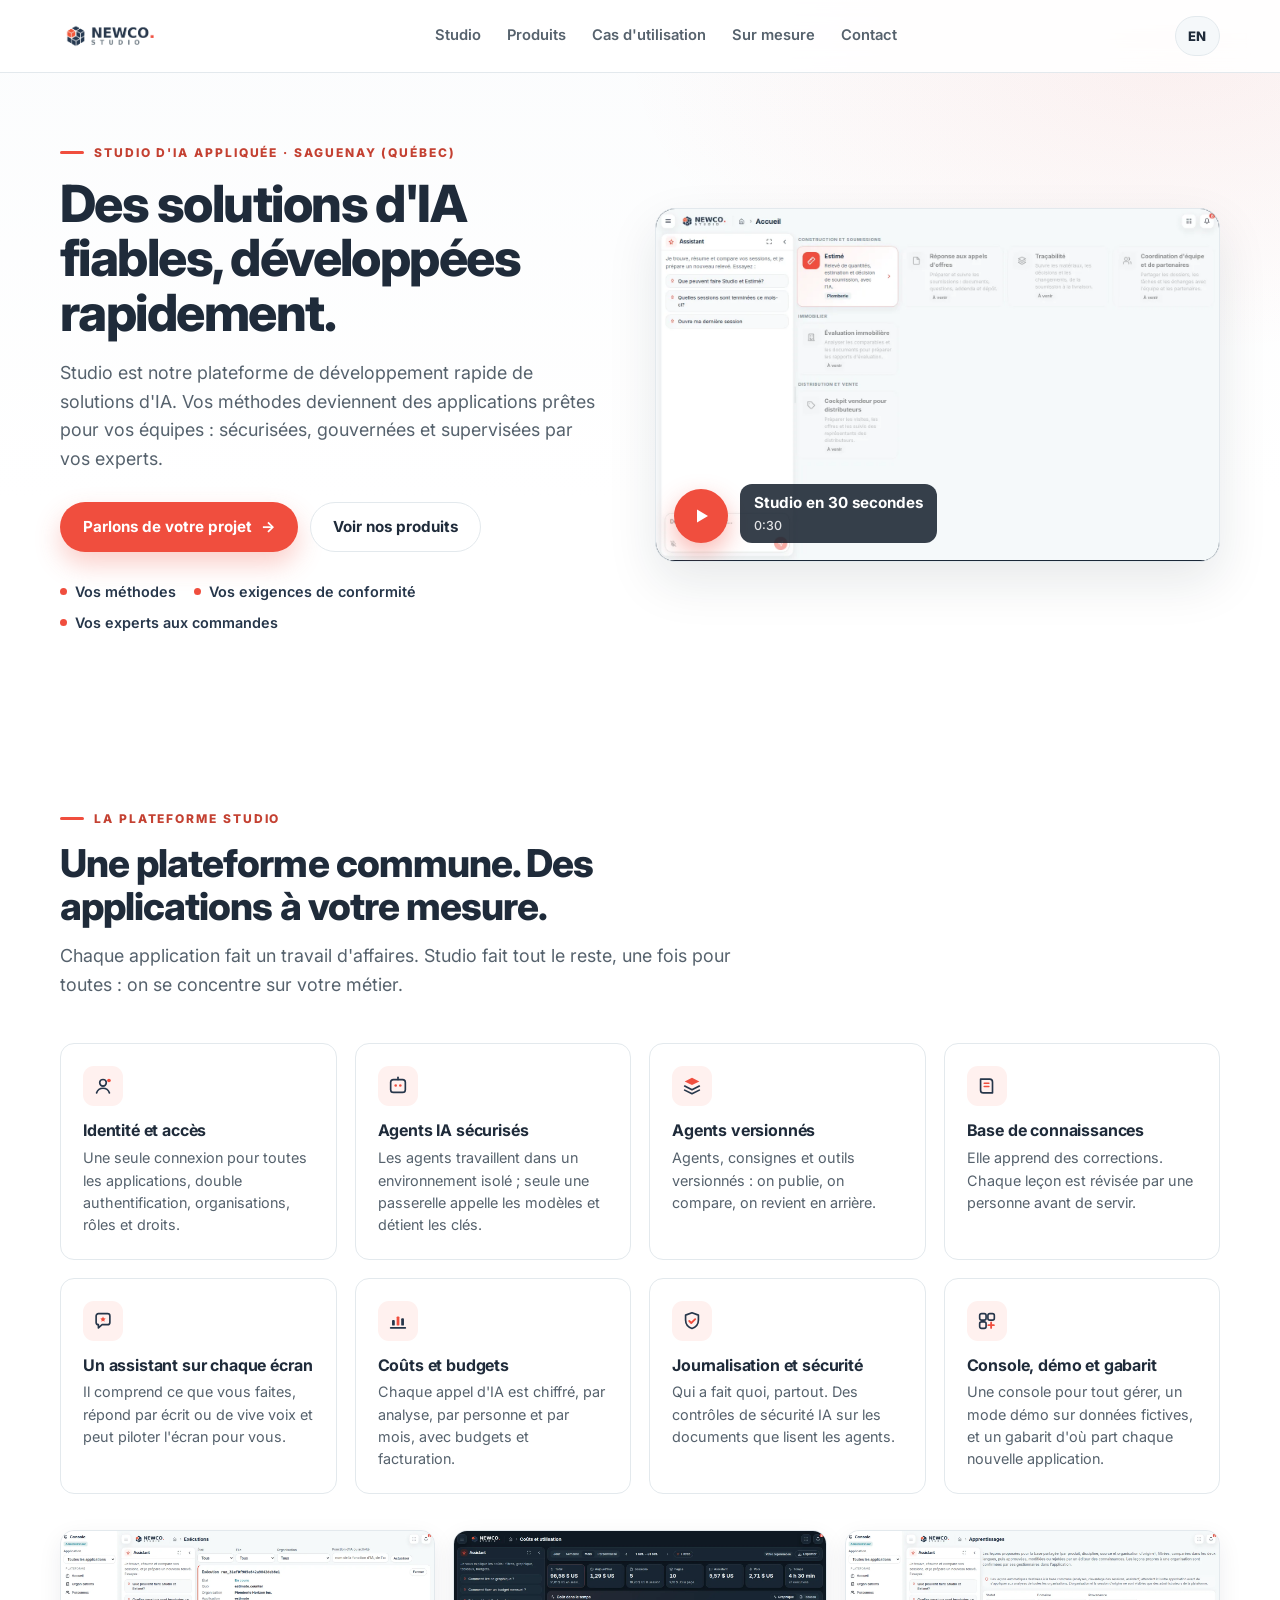
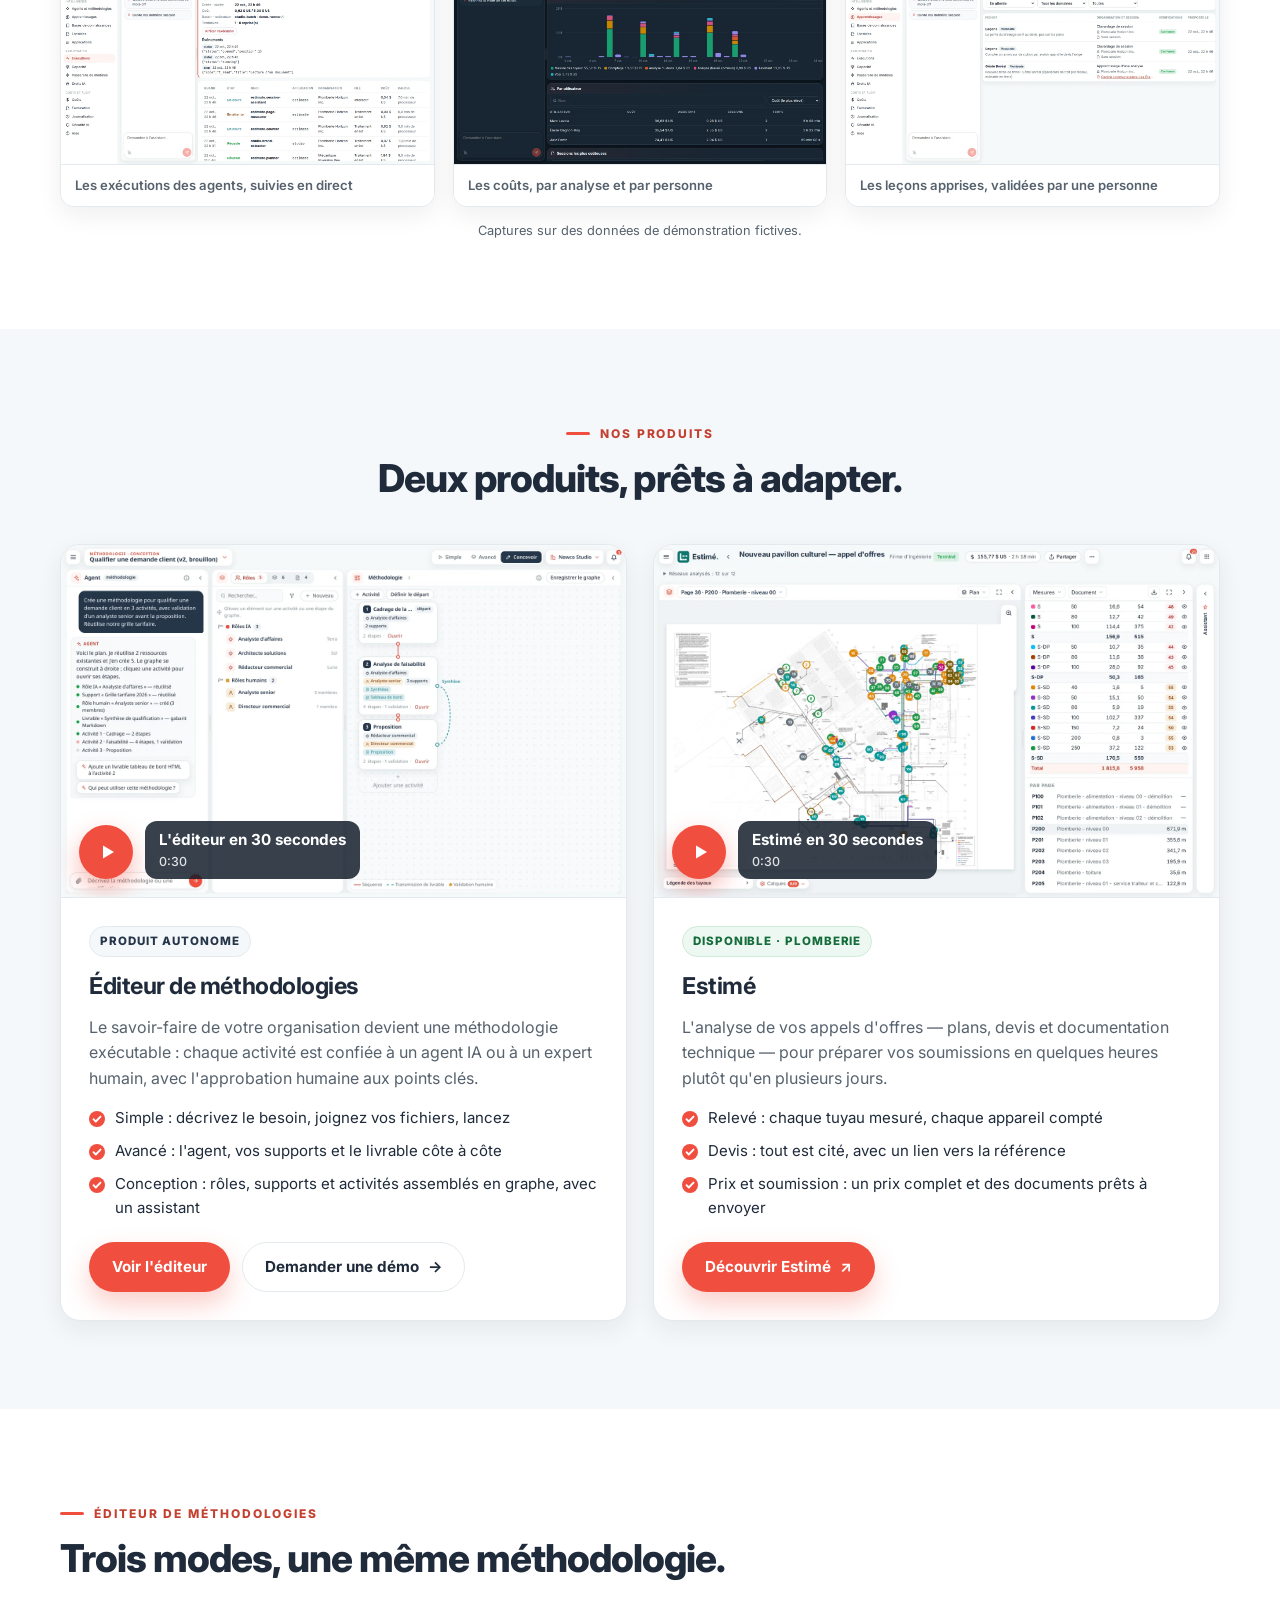
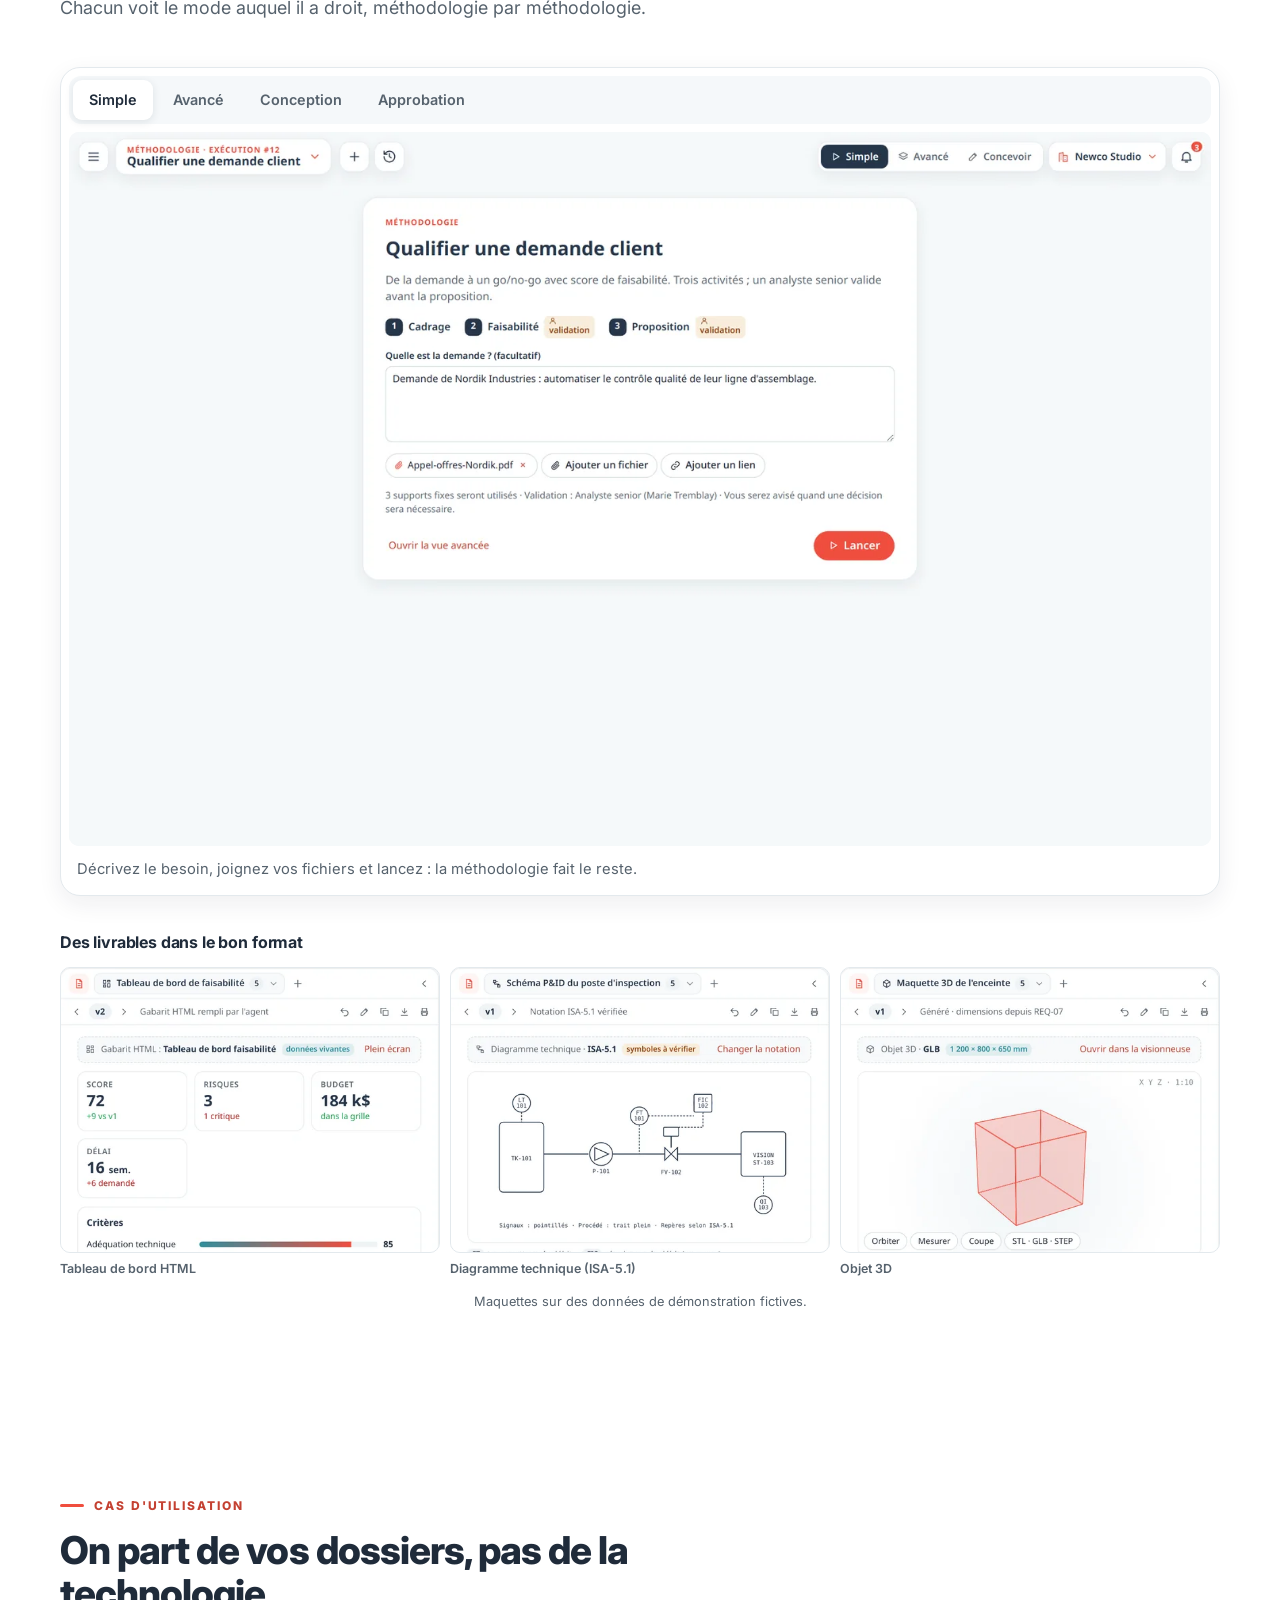
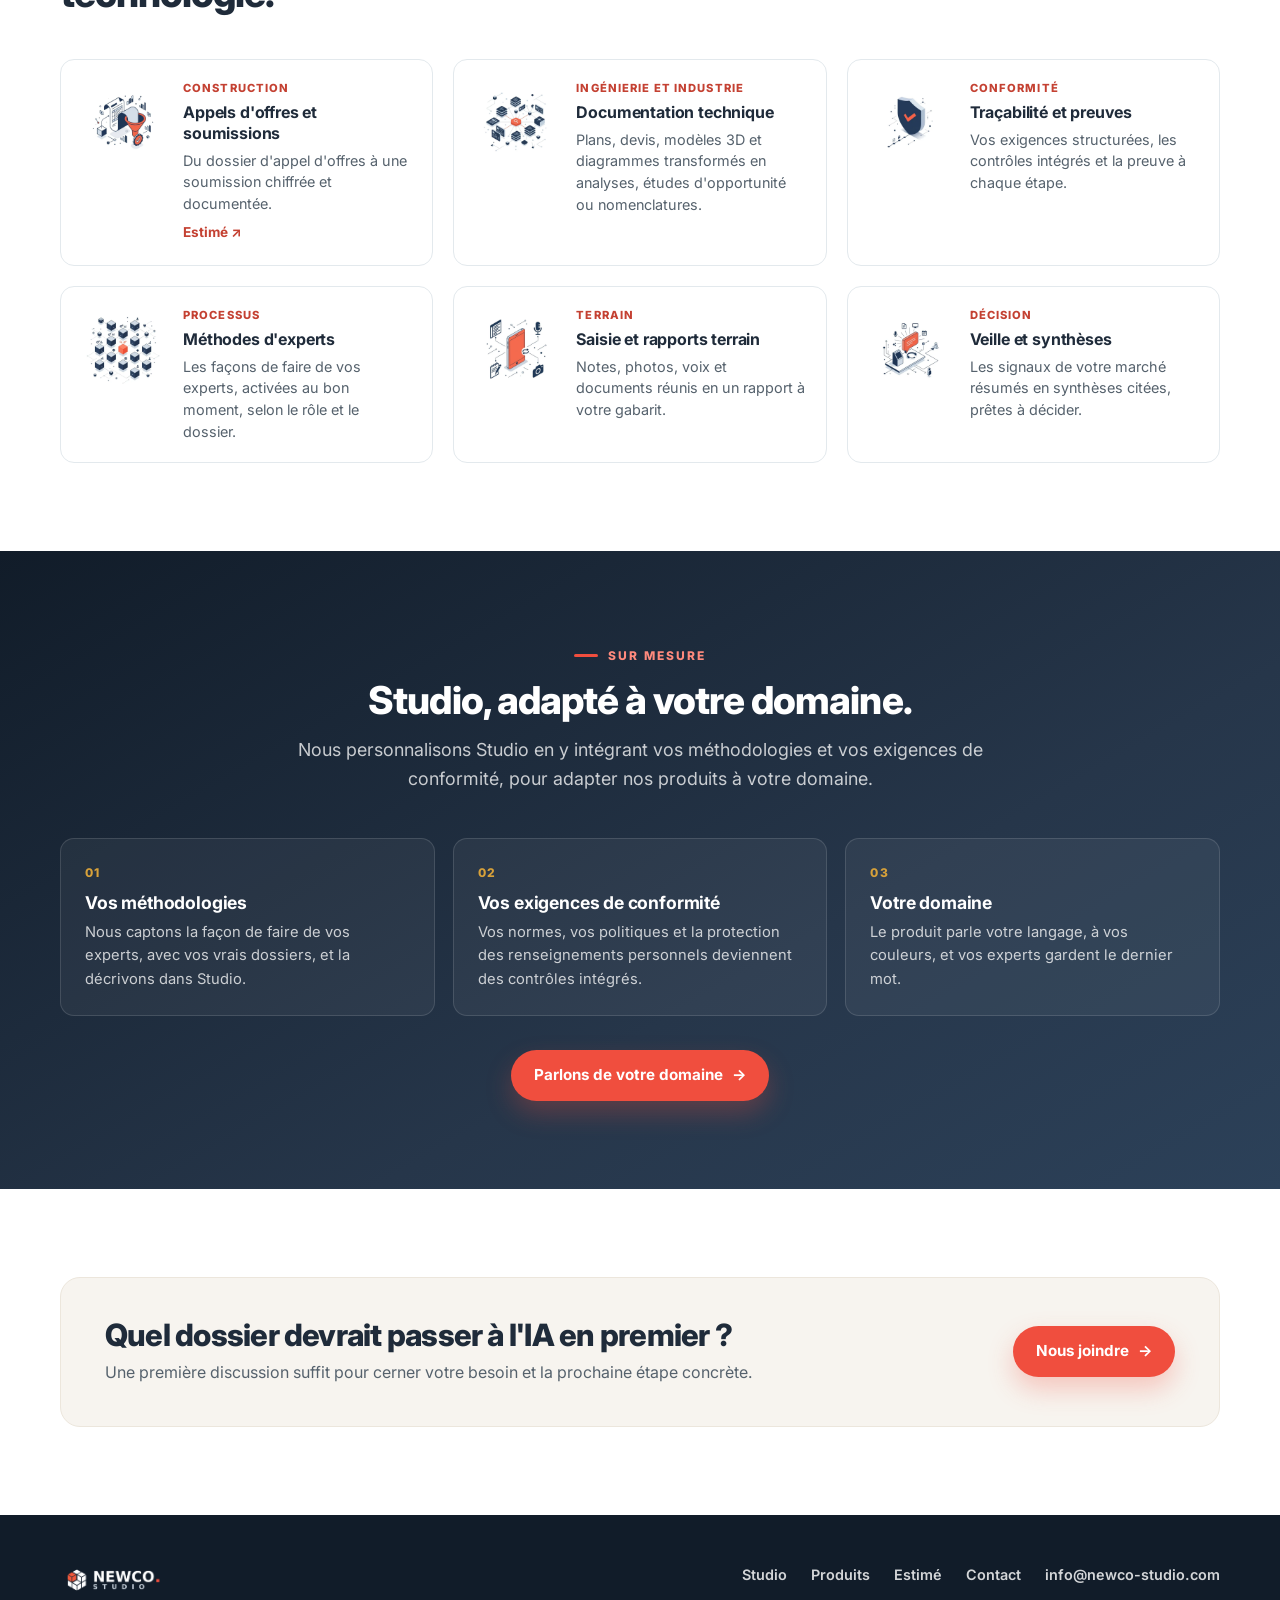
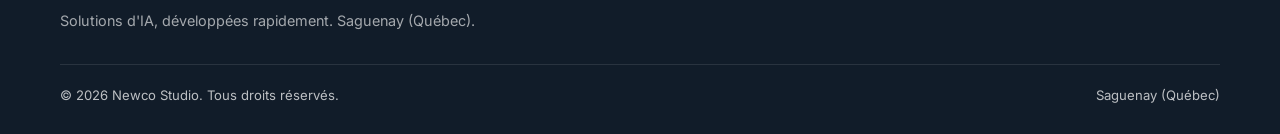
==== index.html @ cd85e1c4 "feat: Newco Studio site v3 - Home page: Studio (the platform for building AI solutions fast), the   " ====
<!DOCTYPE html>
<html lang="fr-CA">
<head>
<meta charset="utf-8">
<meta name="viewport" content="width=device-width, initial-scale=1">
<title>Newco Studio — Solutions d'IA développées rapidement</title>
<meta name="description" content="Newco Studio développe rapidement des solutions d'IA fiables sur sa plateforme Studio. Produits : l'éditeur de méthodologies et Estimé, l'analyse d'appels d'offres." data-i18n="content" data-content-en="Newco Studio builds reliable AI solutions fast on its Studio platform. Products: the methodology editor and Estimate, tender analysis.">
<meta name="theme-color" content="#26364A">
<link rel="icon" type="image/png" sizes="32x32" href="images/favicon-32.png">
<link rel="apple-touch-icon" sizes="180x180" href="images/favicon-180.png">
<meta property="og:type" content="website">
<meta property="og:site_name" content="Newco Studio">
<meta property="og:title" content="Newco Studio — Solutions d'IA développées rapidement">
<meta property="og:description" content="Studio, notre plateforme de développement rapide de solutions d'IA, et nos produits : l'éditeur de méthodologies et Estimé.">
<meta property="og:image" content="images/og-image.jpg">
<meta property="og:image:width" content="1200">
<meta property="og:image:height" content="630">
<meta name="twitter:card" content="summary_large_image">
<link rel="preconnect" href="https://fonts.googleapis.com">
<link rel="preconnect" href="https://fonts.gstatic.com" crossorigin>
<link href="https://fonts.googleapis.com/css2?family=Inter:wght@400;500;600;700;800&display=swap" rel="stylesheet">
<link rel="stylesheet" href="styles.css">
</head>
<body data-lang="fr"
  data-title-fr="Newco Studio — Solutions d'IA développées rapidement"
  data-title-en="Newco Studio — AI solutions, built fast">
<a class="skip" href="#main"><span class="fr">Aller au contenu</span><span class="en">Skip to content</span></a>

<header class="nav">
  <div class="wrap nav-in">
    <a class="brand" href="index.html"><img src="images/logo-wordmark.png" alt="Newco Studio" width="931" height="306"></a>
    <nav class="nav-links" id="navLinks" aria-label="Principale" data-i18n="aria-label" data-aria-label-en="Main">
      <a href="#studio">Studio</a>
      <a href="#products"><span class="fr">Produits</span><span class="en">Products</span></a>
      <a href="#use-cases"><span class="fr">Cas d'utilisation</span><span class="en">Use cases</span></a>
      <a href="#custom"><span class="fr">Sur mesure</span><span class="en">Tailored</span></a>
      <a href="contact.html">Contact</a>
    </nav>
    <div class="nav-right">
      <button class="lang" id="langBtn" type="button" lang="en" aria-label="English version">EN</button>
      <button class="menu-btn" id="menuBtn" type="button" aria-controls="navLinks" aria-expanded="false" aria-label="Menu"><span></span><span></span><span></span></button>
    </div>
  </div>
</header>

<main id="main">

<!-- HERO: Studio -->
<section class="hero">
  <div class="wrap hero-grid">
    <div>
      <div class="eyebrow"><span class="fr">Studio d'IA appliquée · Saguenay (Québec)</span><span class="en">Applied AI studio · Saguenay, Quebec</span></div>
      <h1><span class="fr">Des solutions d'IA fiables, développées rapidement.</span><span class="en">Reliable AI solutions, built fast.</span></h1>
      <p class="lead">
        <span class="fr">Studio est notre plateforme de développement rapide de solutions d'IA. Vos méthodes deviennent des applications prêtes pour vos équipes : sécurisées, gouvernées et supervisées par vos experts.</span>
        <span class="en">Studio is our platform for building AI solutions fast. Your methods become applications your teams can use: secure, governed and supervised by your experts.</span>
      </p>
      <div class="actions">
        <a class="btn btn-primary arrow" href="contact.html"><span class="fr">Parlons de votre projet</span><span class="en">Let's talk about your project</span></a>
        <a class="btn btn-ghost" href="#products"><span class="fr">Voir nos produits</span><span class="en">See our products</span></a>
      </div>
      <ul class="hero-points">
        <li><span class="fr">Vos méthodes</span><span class="en">Your methods</span></li>
        <li><span class="fr">Vos exigences de conformité</span><span class="en">Your compliance requirements</span></li>
        <li><span class="fr">Vos experts aux commandes</span><span class="en">Your experts in control</span></li>
      </ul>
    </div>
    <figure class="vid" data-video-fr="videos/studio-30s-fr.mp4" data-video-en="videos/studio-30s-en.mp4">
      <video preload="none" playsinline controls width="1440" height="900"
        poster="images/shots/launcher-fr.webp" data-poster-en="images/shots/launcher-en.webp"
        aria-label="Vidéo : Studio en 30 secondes" data-aria-label-en="Video: Studio in 30 seconds" data-i18n="poster aria-label">
        <source src="videos/studio-30s-fr.mp4" type="video/mp4">
      </video>
      <button class="vid-play" type="button">
        <span class="pb" aria-hidden="true"><svg viewBox="0 0 20 20"><path d="M5 3.5v13l11-6.5z" fill="#fff"/></svg></span>
        <span><span class="fr">Studio en 30 secondes</span><span class="en">Studio in 30 seconds</span>
          <small class="when-ready">0:30</small>
          <small class="when-soon"><span class="fr">Vidéo bientôt disponible</span><span class="en">Video coming soon</span></small></span>
      </button>
    </figure>
  </div>
</section>

<!-- STUDIO -->
<section id="studio">
  <div class="wrap">
    <div class="head reveal">
      <div class="eyebrow"><span class="fr">La plateforme Studio</span><span class="en">The Studio platform</span></div>
      <h2><span class="fr">Une plateforme commune. Des applications à votre mesure.</span><span class="en">One shared platform. Applications made for you.</span></h2>
      <p class="lead"><span class="fr">Chaque application fait un travail d'affaires. Studio fait tout le reste, une fois pour toutes : on se concentre sur votre métier.</span><span class="en">Each application does one business job. Studio does everything else, once and for all, so we focus on your field.</span></p>
    </div>
    <ul class="features">
      <li class="feature reveal">
        <div class="fi" aria-hidden="true"><svg viewBox="0 0 24 24" fill="none"><circle cx="12" cy="8.5" r="3.6" stroke="#26364A" stroke-width="1.8"/><path d="M5 19.5c1.2-3.4 3.8-5 7-5s5.8 1.6 7 5" stroke="#26364A" stroke-width="1.8" stroke-linecap="round"/><circle cx="18.5" cy="6" r="2" fill="#F04E3E"/></svg></div>
        <h3><span class="fr">Identité et accès</span><span class="en">Identity and access</span></h3>
        <p><span class="fr">Une seule connexion pour toutes les applications, double authentification, organisations, rôles et droits.</span><span class="en">One sign-in for every application, two-step verification, organisations, roles and rights.</span></p>
      </li>
      <li class="feature reveal">
        <div class="fi" aria-hidden="true"><svg viewBox="0 0 24 24" fill="none"><rect x="4" y="5" width="16" height="14" rx="3" stroke="#26364A" stroke-width="1.8"/><circle cx="9.5" cy="11.5" r="1.4" fill="#F04E3E"/><circle cx="14.5" cy="11.5" r="1.4" fill="#F04E3E"/><path d="M12 2.5V5" stroke="#26364A" stroke-width="1.8" stroke-linecap="round"/></svg></div>
        <h3><span class="fr">Agents IA sécurisés</span><span class="en">Secure AI agents</span></h3>
        <p><span class="fr">Les agents travaillent dans un environnement isolé ; seule une passerelle appelle les modèles et détient les clés.</span><span class="en">Agents work in an isolated sandbox; only a gateway calls the models and holds the keys.</span></p>
      </li>
      <li class="feature reveal">
        <div class="fi" aria-hidden="true"><svg viewBox="0 0 24 24" fill="none"><path d="M12 3l8 4-8 4-8-4 8-4z" fill="#F04E3E"/><path d="M4 12l8 4 8-4M4 16.5l8 4 8-4" stroke="#26364A" stroke-width="1.8" stroke-linecap="round" stroke-linejoin="round"/></svg></div>
        <h3><span class="fr">Agents versionnés</span><span class="en">Versioned agents</span></h3>
        <p><span class="fr">Agents, consignes et outils versionnés : on publie, on compare, on revient en arrière.</span><span class="en">Versioned agents, instructions and tools: publish, compare, roll back.</span></p>
      </li>
      <li class="feature reveal">
        <div class="fi" aria-hidden="true"><svg viewBox="0 0 24 24" fill="none"><path d="M5 4.5h10a3 3 0 013 3v12H8a3 3 0 01-3-3v-12z" stroke="#26364A" stroke-width="1.8" stroke-linejoin="round"/><path d="M9 9h5M9 12.5h5" stroke="#F04E3E" stroke-width="1.8" stroke-linecap="round"/></svg></div>
        <h3><span class="fr">Base de connaissances</span><span class="en">Knowledge base</span></h3>
        <p><span class="fr">Elle apprend des corrections. Chaque leçon est révisée par une personne avant de servir.</span><span class="en">It learns from corrections. A person reviews every lesson before it is used.</span></p>
      </li>
      <li class="feature reveal">
        <div class="fi" aria-hidden="true"><svg viewBox="0 0 24 24" fill="none"><path d="M4.5 6.5a2.5 2.5 0 012.5-2.5h10a2.5 2.5 0 012.5 2.5v7a2.5 2.5 0 01-2.5 2.5H11l-4 3.5V16a2.5 2.5 0 01-2.5-2.5v-7z" stroke="#26364A" stroke-width="1.8" stroke-linejoin="round"/><path d="M12 7.2l.9 1.9 2 .3-1.5 1.4.4 2-1.8-1-1.8 1 .4-2-1.5-1.4 2-.3z" fill="#F04E3E"/></svg></div>
        <h3><span class="fr">Un assistant sur chaque écran</span><span class="en">An assistant on every screen</span></h3>
        <p><span class="fr">Il comprend ce que vous faites, répond par écrit ou de vive voix et peut piloter l'écran pour vous.</span><span class="en">It understands what you are doing, answers in writing or by voice and can drive the screen for you.</span></p>
      </li>
      <li class="feature reveal">
        <div class="fi" aria-hidden="true"><svg viewBox="0 0 24 24" fill="none"><path d="M4 19.5h16" stroke="#26364A" stroke-width="1.8" stroke-linecap="round"/><rect x="5.5" y="11" width="3" height="6" rx="1" fill="#26364A"/><rect x="10.5" y="7" width="3" height="10" rx="1" fill="#F04E3E"/><rect x="15.5" y="9" width="3" height="8" rx="1" fill="#26364A"/></svg></div>
        <h3><span class="fr">Coûts et budgets</span><span class="en">Costs and budgets</span></h3>
        <p><span class="fr">Chaque appel d'IA est chiffré, par analyse, par personne et par mois, avec budgets et facturation.</span><span class="en">Every AI call is priced, per analysis, per person and per month, with budgets and invoicing.</span></p>
      </li>
      <li class="feature reveal">
        <div class="fi" aria-hidden="true"><svg viewBox="0 0 24 24" fill="none"><path d="M12 3l7 2.6v5.3c0 4.6-3 7.9-7 9.2-4-1.3-7-4.6-7-9.2V5.6L12 3z" stroke="#26364A" stroke-width="1.8" stroke-linejoin="round"/><path d="M9 12l2.2 2.2L15.5 10" stroke="#F04E3E" stroke-width="2" stroke-linecap="round" stroke-linejoin="round"/></svg></div>
        <h3><span class="fr">Journalisation et sécurité</span><span class="en">Logging and security</span></h3>
        <p><span class="fr">Qui a fait quoi, partout. Des contrôles de sécurité IA sur les documents que lisent les agents.</span><span class="en">Who did what, everywhere. AI security checks on the documents agents read.</span></p>
      </li>
      <li class="feature reveal">
        <div class="fi" aria-hidden="true"><svg viewBox="0 0 24 24" fill="none"><rect x="4" y="4" width="7" height="7" rx="2" stroke="#26364A" stroke-width="1.8"/><rect x="13" y="4" width="7" height="7" rx="2" stroke="#26364A" stroke-width="1.8"/><rect x="4" y="13" width="7" height="7" rx="2" stroke="#26364A" stroke-width="1.8"/><path d="M16.5 13.5v6M13.5 16.5h6" stroke="#F04E3E" stroke-width="2" stroke-linecap="round"/></svg></div>
        <h3><span class="fr">Console, démo et gabarit</span><span class="en">Console, demo and template</span></h3>
        <p><span class="fr">Une console pour tout gérer, un mode démo sur données fictives, et un gabarit d'où part chaque nouvelle application.</span><span class="en">A console to run it all, a demo mode on fictitious data, and a template every new application starts from.</span></p>
      </li>
    </ul>
    <div class="shots">
      <figure class="shot reveal">
        <img src="images/shots/runs-fr.webp" data-src-en="images/shots/runs-en.webp" data-i18n="src alt" loading="lazy" width="1440" height="900"
          alt="Écran Exécutions de Studio : les exécutions des agents, leur état et leur coût" data-alt-en="Studio's Runs screen: agent runs, their status and cost">
        <figcaption><span class="fr">Les exécutions des agents, suivies en direct</span><span class="en">Agent runs, followed live</span></figcaption>
      </figure>
      <figure class="shot reveal">
        <img src="images/shots/costs-fr.webp" data-src-en="images/shots/costs-en.webp" data-i18n="src alt" loading="lazy" width="1440" height="900"
          alt="Écran Coûts et utilisation de Studio : coût dans le temps et par personne" data-alt-en="Studio's Costs and usage screen: cost over time and per person">
        <figcaption><span class="fr">Les coûts, par analyse et par personne</span><span class="en">Costs, per analysis and per person</span></figcaption>
      </figure>
      <figure class="shot reveal">
        <img src="images/shots/learnings-fr.webp" data-src-en="images/shots/learnings-en.webp" data-i18n="src alt" loading="lazy" width="1440" height="900"
          alt="Écran Apprentissages de Studio : les leçons proposées, à valider" data-alt-en="Studio's Learnings screen: proposed lessons awaiting review">
        <figcaption><span class="fr">Les leçons apprises, validées par une personne</span><span class="en">Lessons learnt, approved by a person</span></figcaption>
      </figure>
    </div>
    <p class="note"><span class="fr">Captures sur des données de démonstration fictives.</span><span class="en">Screenshots show fictitious demo data.</span></p>
  </div>
</section>

<!-- PRODUCTS -->
<section id="products" class="products">
  <div class="wrap">
    <div class="head center reveal">
      <div class="eyebrow"><span class="fr">Nos produits</span><span class="en">Our products</span></div>
      <h2><span class="fr">Deux produits, prêts à adapter.</span><span class="en">Two products, ready to adapt.</span></h2>
    </div>
    <div class="prod-grid">
      <article class="prod reveal" id="editor">
        <figure class="vid" data-video-fr="videos/editeur-30s-fr.mp4" data-video-en="videos/editeur-30s-en.mp4">
          <video preload="none" playsinline controls width="1440" height="900"
            poster="images/shots/editor-graph-fr.webp" data-poster-en="images/shots/editor-graph-en.webp"
            aria-label="Vidéo : l'éditeur de méthodologies en 30 secondes" data-aria-label-en="Video: the methodology editor in 30 seconds" data-i18n="poster aria-label">
            <source src="videos/editeur-30s-fr.mp4" type="video/mp4">
          </video>
          <button class="vid-play" type="button">
            <span class="pb" aria-hidden="true"><svg viewBox="0 0 20 20"><path d="M5 3.5v13l11-6.5z" fill="#fff"/></svg></span>
            <span><span class="fr">L'éditeur en 30 secondes</span><span class="en">The editor in 30 seconds</span>
              <small class="when-ready">0:30</small>
              <small class="when-soon"><span class="fr">Vidéo bientôt disponible</span><span class="en">Video coming soon</span></small></span>
          </button>
        </figure>
        <div class="prod-body">
          <span class="tag"><span class="fr">Produit autonome</span><span class="en">Standalone product</span></span>
          <h3><span class="fr">Éditeur de méthodologies</span><span class="en">Methodology editor</span></h3>
          <p><span class="fr">Le savoir-faire de votre organisation devient une méthodologie exécutable : chaque activité est confiée à un agent IA ou à un expert humain, avec l'approbation humaine aux points clés.</span><span class="en">Your organisation's know-how becomes an executable methodology: each activity goes to an AI agent or a human expert, with human approval at key points.</span></p>
          <ul class="checks">
            <li><span class="fr">Simple : décrivez le besoin, joignez vos fichiers, lancez</span><span class="en">Simple: describe the need, attach your files, start</span></li>
            <li><span class="fr">Avancé : l'agent, vos supports et le livrable côte à côte</span><span class="en">Advanced: the agent, your supports and the deliverable side by side</span></li>
            <li><span class="fr">Conception : rôles, supports et activités assemblés en graphe, avec un assistant</span><span class="en">Design: roles, supports and activities assembled as a graph, with an assistant</span></li>
          </ul>
          <div class="actions">
            <a class="btn btn-primary" href="#editor-tour"><span class="fr">Voir l'éditeur</span><span class="en">See the editor</span></a>
            <a class="btn btn-ghost arrow" href="contact.html?topic=editor"><span class="fr">Demander une démo</span><span class="en">Request a demo</span></a>
          </div>
        </div>
      </article>

      <article class="prod reveal" id="estime">
        <figure class="vid" data-video-fr="videos/estime-30s-fr.mp4" data-video-en="videos/estime-30s-en.mp4">
          <video preload="none" playsinline controls width="1600" height="1000"
            poster="images/shots/estime-plan-measure-fr.webp" data-poster-en="images/shots/estime-plan-measure-en.webp"
            aria-label="Vidéo : Estimé en 30 secondes" data-aria-label-en="Video: Estimate in 30 seconds" data-i18n="poster aria-label">
            <source src="videos/estime-30s-fr.mp4" type="video/mp4">
          </video>
          <button class="vid-play" type="button">
            <span class="pb" aria-hidden="true"><svg viewBox="0 0 20 20"><path d="M5 3.5v13l11-6.5z" fill="#fff"/></svg></span>
            <span><span class="fr">Estimé en 30 secondes</span><span class="en">Estimate in 30 seconds</span>
              <small class="when-ready">0:30</small>
              <small class="when-soon"><span class="fr">Vidéo bientôt disponible</span><span class="en">Video coming soon</span></small></span>
          </button>
        </figure>
        <div class="prod-body">
          <span class="tag ok"><span class="fr">Disponible · plomberie</span><span class="en">Available · plumbing</span></span>
          <h3><span class="fr">Estimé</span><span class="en">Estimate</span></h3>
          <p><span class="fr">L'analyse de vos appels d'offres — plans, devis et documentation technique — pour préparer vos soumissions en quelques heures plutôt qu'en plusieurs jours.</span><span class="en">Analysis of your tenders — drawings, specifications and technical documents — to prepare your bids in a few hours instead of several days.</span></p>
          <ul class="checks">
            <li><span class="fr">Relevé : chaque tuyau mesuré, chaque appareil compté</span><span class="en">Takeoff: every pipe measured, every fixture counted</span></li>
            <li><span class="fr">Devis : tout est cité, avec un lien vers la référence</span><span class="en">Specification: everything cited, linked to the reference</span></li>
            <li><span class="fr">Prix et soumission : un prix complet et des documents prêts à envoyer</span><span class="en">Pricing and bid: a complete price and documents ready to send</span></li>
          </ul>
          <div class="actions">
            <a class="btn btn-primary ext" data-ext="ESTIME_URL" href="contact.html?topic=estime"><span class="fr">Découvrir Estimé</span><span class="en">Discover Estimate</span></a>
          </div>
        </div>
      </article>
    </div>
  </div>
</section>

<!-- METHODOLOGY EDITOR TOUR -->
<section id="editor-tour">
  <div class="wrap">
    <div class="head reveal">
      <div class="eyebrow"><span class="fr">Éditeur de méthodologies</span><span class="en">Methodology editor</span></div>
      <h2><span class="fr">Trois modes, une même méthodologie.</span><span class="en">Three modes, one methodology.</span></h2>
      <p class="lead"><span class="fr">Chacun voit le mode auquel il a droit, méthodologie par méthodologie.</span><span class="en">Everyone sees the mode they are allowed, methodology by methodology.</span></p>
    </div>
    <div class="viewer reveal">
      <div class="tabs" role="tablist" aria-label="Modes de l'éditeur" data-i18n="aria-label" data-aria-label-en="Editor modes">
        <button role="tab" id="t-ed-simple" aria-controls="p-ed-simple" aria-selected="true"><span class="fr">Simple</span><span class="en">Simple</span></button>
        <button role="tab" id="t-ed-advanced" aria-controls="p-ed-advanced" aria-selected="false" tabindex="-1"><span class="fr">Avancé</span><span class="en">Advanced</span></button>
        <button role="tab" id="t-ed-design" aria-controls="p-ed-design" aria-selected="false" tabindex="-1"><span class="fr">Conception</span><span class="en">Design</span></button>
        <button role="tab" id="t-ed-approval" aria-controls="p-ed-approval" aria-selected="false" tabindex="-1"><span class="fr">Approbation</span><span class="en">Approval</span></button>
      </div>
        <div class="panel" role="tabpanel" id="p-ed-simple" aria-labelledby="t-ed-simple">
          <button class="zoom" type="button" aria-label="Agrandir la capture" data-aria-label-en="Enlarge the screenshot" data-i18n="aria-label"><img src="images/shots/editor-start-fr.webp" data-src-en="images/shots/editor-start-en.webp" data-i18n="src alt" loading="lazy" width="1440" height="900" alt="Mode simple : la demande, les fichiers joints et le bouton Lancer" data-alt-en="Simple mode: the request, the attached files and the Start button"></button>
          <p><span class="fr">Décrivez le besoin, joignez vos fichiers et lancez : la méthodologie fait le reste.</span><span class="en">Describe the need, attach your files and start: the methodology does the rest.</span></p>
        </div>
        <div class="panel" role="tabpanel" id="p-ed-advanced" aria-labelledby="t-ed-advanced" hidden>
          <button class="zoom" type="button" aria-label="Agrandir la capture" data-aria-label-en="Enlarge the screenshot" data-i18n="aria-label"><img src="images/shots/editor-run-fr.webp" data-src-en="images/shots/editor-run-en.webp" data-i18n="src alt" loading="lazy" width="1440" height="900" alt="Mode avancé : l'agent, les supports et le livrable en cours" data-alt-en="Advanced mode: the agent, the supports and the deliverable in progress"></button>
          <p><span class="fr">La conversation avec l'agent, les supports et le livrable, côte à côte.</span><span class="en">The agent conversation, the supports and the deliverable, side by side.</span></p>
        </div>
        <div class="panel" role="tabpanel" id="p-ed-design" aria-labelledby="t-ed-design" hidden>
          <button class="zoom" type="button" aria-label="Agrandir la capture" data-aria-label-en="Enlarge the screenshot" data-i18n="aria-label"><img src="images/shots/editor-graph-fr.webp" data-src-en="images/shots/editor-graph-en.webp" data-i18n="src alt" loading="lazy" width="1440" height="900" alt="Mode conception : l'assistant, la bibliothèque et le graphe des activités" data-alt-en="Design mode: the assistant, the library and the activity graph"></button>
          <p><span class="fr">L'assistant de méthodologie, la bibliothèque de rôles et de supports, et le graphe des activités.</span><span class="en">The methodology assistant, the library of roles and supports, and the activity graph.</span></p>
        </div>
        <div class="panel" role="tabpanel" id="p-ed-approval" aria-labelledby="t-ed-approval" hidden>
          <button class="zoom" type="button" aria-label="Agrandir la capture" data-aria-label-en="Enlarge the screenshot" data-i18n="aria-label"><img src="images/shots/editor-validation-fr.webp" data-src-en="images/shots/editor-validation-en.webp" data-i18n="src alt" loading="lazy" width="1440" height="900" alt="Approbation humaine : la décision de l'expert à côté du livrable" data-alt-en="Human approval: the expert's decision next to the deliverable"></button>
          <p><span class="fr">L'expert valide ou demande une révision, le livrable sous les yeux.</span><span class="en">The expert approves or asks for a revision, with the deliverable in view.</span></p>
        </div>
    </div>
    <h3 class="sub reveal"><span class="fr">Des livrables dans le bon format</span><span class="en">Deliverables in the right format</span></h3>
    <ul class="thumbs reveal">
      <li><button class="zoom" type="button" aria-label="Agrandir : Tableau de bord HTML" data-aria-label-en="Enlarge: HTML dashboard" data-i18n="aria-label"><img src="images/shots/editor-dashboard-fr-crop.webp" data-src-en="images/shots/editor-dashboard-en-crop.webp" data-full="images/shots/editor-dashboard-fr.webp" data-data-full-en="images/shots/editor-dashboard-en.webp" data-i18n="src alt data-full" loading="lazy" width="560" height="716" alt="Livrable : tableau de bord html" data-alt-en="Deliverable: html dashboard"></button><span><span class="fr">Tableau de bord HTML</span><span class="en">HTML dashboard</span></span></li>
      <li><button class="zoom" type="button" aria-label="Agrandir : Diagramme technique (ISA-5.1)" data-aria-label-en="Enlarge: Technical diagram (ISA-5.1)" data-i18n="aria-label"><img src="images/shots/editor-diagram-fr-crop.webp" data-src-en="images/shots/editor-diagram-en-crop.webp" data-full="images/shots/editor-diagram-fr.webp" data-data-full-en="images/shots/editor-diagram-en.webp" data-i18n="src alt data-full" loading="lazy" width="560" height="716" alt="Livrable : diagramme technique (isa-5.1)" data-alt-en="Deliverable: technical diagram (isa-5.1)"></button><span><span class="fr">Diagramme technique (ISA-5.1)</span><span class="en">Technical diagram (ISA-5.1)</span></span></li>
      <li><button class="zoom" type="button" aria-label="Agrandir : Objet 3D" data-aria-label-en="Enlarge: 3D object" data-i18n="aria-label"><img src="images/shots/editor-3d-fr-crop.webp" data-src-en="images/shots/editor-3d-en-crop.webp" data-full="images/shots/editor-3d-fr.webp" data-data-full-en="images/shots/editor-3d-en.webp" data-i18n="src alt data-full" loading="lazy" width="560" height="716" alt="Livrable : objet 3d" data-alt-en="Deliverable: 3d object"></button><span><span class="fr">Objet 3D</span><span class="en">3D object</span></span></li>
    </ul>
    <p class="note"><span class="fr">Maquettes sur des données de démonstration fictives.</span><span class="en">Mockups on fictitious demo data.</span></p>
  </div>
</section>

<!-- USE CASES -->
<section id="use-cases">
  <div class="wrap">
    <div class="head reveal">
      <div class="eyebrow"><span class="fr">Cas d'utilisation</span><span class="en">Use cases</span></div>
      <h2><span class="fr">On part de vos dossiers, pas de la technologie.</span><span class="en">We start from your files, not from technology.</span></h2>
    </div>
    <div class="cases">
      <a class="case reveal" data-ext="ESTIME_URL" href="contact.html?topic=estime">
        <img src="images/use-cases/offres.webp" alt="" width="480" height="480" loading="lazy">
        <div>
          <div class="sector"><span class="fr">Construction</span><span class="en">Construction</span></div>
          <h3><span class="fr">Appels d'offres et soumissions</span><span class="en">Tenders and bids</span></h3>
          <p><span class="fr">Du dossier d'appel d'offres à une soumission chiffrée et documentée.</span><span class="en">From the tender package to a priced, documented bid.</span></p>
          <span class="more ext"><span class="fr">Estimé </span><span class="en">Estimate </span></span>
        </div>
      </a>
      <div class="case reveal">
        <img src="images/use-cases/connaissances.webp" alt="" width="480" height="480" loading="lazy">
        <div>
          <div class="sector"><span class="fr">Ingénierie et industrie</span><span class="en">Engineering and industry</span></div>
          <h3><span class="fr">Documentation technique</span><span class="en">Technical documentation</span></h3>
          <p><span class="fr">Plans, devis, modèles 3D et diagrammes transformés en analyses, études d'opportunité ou nomenclatures.</span><span class="en">Drawings, specifications, 3D models and diagrams turned into analyses, opportunity studies or bills of materials.</span></p>
        </div>
      </div>
      <div class="case reveal">
        <img src="images/use-cases/conformite.webp" alt="" width="480" height="480" loading="lazy">
        <div>
          <div class="sector"><span class="fr">Conformité</span><span class="en">Compliance</span></div>
          <h3><span class="fr">Traçabilité et preuves</span><span class="en">Traceability and evidence</span></h3>
          <p><span class="fr">Vos exigences structurées, les contrôles intégrés et la preuve à chaque étape.</span><span class="en">Your requirements structured, controls built in and evidence at every step.</span></p>
        </div>
      </div>
      <div class="case reveal">
        <img src="images/use-cases/methodes.webp" alt="" width="480" height="480" loading="lazy">
        <div>
          <div class="sector"><span class="fr">Processus</span><span class="en">Processes</span></div>
          <h3><span class="fr">Méthodes d'experts</span><span class="en">Expert methods</span></h3>
          <p><span class="fr">Les façons de faire de vos experts, activées au bon moment, selon le rôle et le dossier.</span><span class="en">Your experts' ways of working, activated at the right moment, by role and file.</span></p>
        </div>
      </div>
      <div class="case reveal">
        <img src="images/use-cases/collecte.webp" alt="" width="480" height="480" loading="lazy">
        <div>
          <div class="sector"><span class="fr">Terrain</span><span class="en">Field work</span></div>
          <h3><span class="fr">Saisie et rapports terrain</span><span class="en">Field capture and reports</span></h3>
          <p><span class="fr">Notes, photos, voix et documents réunis en un rapport à votre gabarit.</span><span class="en">Notes, photos, voice and documents assembled into a report on your template.</span></p>
        </div>
      </div>
      <div class="case reveal">
        <img src="images/use-cases/accueil.webp" alt="" width="480" height="480" loading="lazy">
        <div>
          <div class="sector"><span class="fr">Décision</span><span class="en">Decision</span></div>
          <h3><span class="fr">Veille et synthèses</span><span class="en">Monitoring and briefs</span></h3>
          <p><span class="fr">Les signaux de votre marché résumés en synthèses citées, prêtes à décider.</span><span class="en">Your market's signals summarised into cited briefs, ready for decisions.</span></p>
        </div>
      </div>
    </div>
  </div>
</section>

<!-- CUSTOM -->
<section id="custom" class="dark">
  <div class="wrap">
    <div class="head center reveal">
      <div class="eyebrow"><span class="fr">Sur mesure</span><span class="en">Tailored</span></div>
      <h2><span class="fr">Studio, adapté à votre domaine.</span><span class="en">Studio, adapted to your field.</span></h2>
      <p class="lead"><span class="fr">Nous personnalisons Studio en y intégrant vos méthodologies et vos exigences de conformité, pour adapter nos produits à votre domaine.</span><span class="en">We customise Studio with your methodologies and compliance requirements, to adapt our products to your field.</span></p>
    </div>
    <ol class="adapt">
      <li class="reveal">
        <div class="n">01</div>
        <h3><span class="fr">Vos méthodologies</span><span class="en">Your methodologies</span></h3>
        <p><span class="fr">Nous captons la façon de faire de vos experts, avec vos vrais dossiers, et la décrivons dans Studio.</span><span class="en">We capture how your experts work, with your real files, and describe it in Studio.</span></p>
      </li>
      <li class="reveal">
        <div class="n">02</div>
        <h3><span class="fr">Vos exigences de conformité</span><span class="en">Your compliance requirements</span></h3>
        <p><span class="fr">Vos normes, vos politiques et la protection des renseignements personnels deviennent des contrôles intégrés.</span><span class="en">Your standards, policies and privacy rules become built-in controls.</span></p>
      </li>
      <li class="reveal">
        <div class="n">03</div>
        <h3><span class="fr">Votre domaine</span><span class="en">Your field</span></h3>
        <p><span class="fr">Le produit parle votre langage, à vos couleurs, et vos experts gardent le dernier mot.</span><span class="en">The product speaks your language, in your colours, and your experts keep the final say.</span></p>
      </li>
    </ol>
    <div class="actions reveal">
      <a class="btn btn-primary arrow" href="contact.html?topic=custom"><span class="fr">Parlons de votre domaine</span><span class="en">Talk to us about your field</span></a>
    </div>
  </div>
</section>

<!-- CTA -->
<section>
  <div class="wrap">
    <div class="cta-box reveal">
      <div>
        <h2><span class="fr">Quel dossier devrait passer à l'IA en premier ?</span><span class="en">Which work should move to AI first?</span></h2>
        <p><span class="fr">Une première discussion suffit pour cerner votre besoin et la prochaine étape concrète.</span><span class="en">One conversation is enough to frame your need and the next concrete step.</span></p>
      </div>
      <a class="btn btn-primary arrow" href="contact.html"><span class="fr">Nous joindre</span><span class="en">Contact us</span></a>
    </div>
  </div>
</section>

</main>

<footer class="footer">
  <div class="wrap footer-in">
    <div>
      <img src="images/logo-wordmark-white.png" alt="Newco Studio" width="931" height="306" loading="lazy">
      <p><span class="fr">Solutions d'IA, développées rapidement. Saguenay (Québec).</span><span class="en">AI solutions, built fast. Saguenay, Quebec.</span></p>
    </div>
    <nav aria-label="Pied de page" data-i18n="aria-label" data-aria-label-en="Footer">
      <a href="#studio">Studio</a>
      <a href="#products"><span class="fr">Produits</span><span class="en">Products</span></a>
      <a data-ext="ESTIME_URL" href="contact.html?topic=estime"><span class="fr">Estimé</span><span class="en">Estimate</span></a>
      <a href="contact.html">Contact</a>
      <a href="mailto:info@newco-studio.com">info@newco-studio.com</a>
    </nav>
  </div>
  <div class="wrap footer-bottom">
    <span><span class="fr">© 2026 Newco Studio. Tous droits réservés.</span><span class="en">© 2026 Newco Studio. All rights reserved.</span></span>
    <span><span class="fr">Saguenay (Québec)</span><span class="en">Saguenay, Quebec</span></span>
  </div>
</footer>

<dialog class="lightbox" id="lightbox" aria-label="Capture agrandie" data-i18n="aria-label" data-aria-label-en="Enlarged screenshot">
  <img alt="">
  <button class="lb-close" type="button" aria-label="Fermer" data-i18n="aria-label" data-aria-label-en="Close">×</button>
</dialog>

<script src="config.js"></script>
<script src="app.js"></script>
</body>
</html>
---- styles.css ----
/* Newco Studio site: design tokens from the brand kit (navy, orange, Inter). */
:root{
  --navy:#26364A; --navy-deep:#1b2838; --navy-darker:#111c29;
  --orange:#F04E3E; --brick:#C44132; --gold:#D7A13A; --mist:#D6E0E3; --paper:#F7F4EF;
  --ink:#1f2b3a; --muted:#56626d; --line:#e3e9ed; --soft:#f5f8fa; --white:#fff;
  --radius:20px; --radius-sm:14px;
  --shadow:0 20px 50px rgba(23,35,51,.10); --shadow-sm:0 8px 24px rgba(23,35,51,.07);
  --maxw:1160px; --nav-h:72px;
}
*{box-sizing:border-box}
html{scroll-behavior:smooth;scroll-padding-top:calc(var(--nav-h) + 16px)}
@media (prefers-reduced-motion:reduce){html{scroll-behavior:auto}*,*::before,*::after{animation:none!important;transition:none!important}}
body{margin:0;font-family:"Inter",ui-sans-serif,system-ui,-apple-system,"Segoe UI",sans-serif;color:var(--ink);background:var(--white);line-height:1.6;-webkit-font-smoothing:antialiased;text-rendering:optimizeLegibility}
a{color:inherit}
img,video{max-width:100%;display:block}
h1,h2,h3,p,ul,figure{margin:0}
ul{padding:0;list-style:none}
:focus-visible{outline:3px solid var(--orange);outline-offset:3px;border-radius:6px}
.wrap{width:min(var(--maxw),calc(100% - 32px));margin-inline:auto}
section{padding:88px 0}
h1{font-size:clamp(2.1rem,4vw,3.2rem);line-height:1.06;letter-spacing:-.03em;font-weight:800}
h2{font-size:clamp(1.75rem,3vw,2.5rem);line-height:1.12;letter-spacing:-.025em;font-weight:800}
h3{font-size:1.1rem;line-height:1.3;font-weight:700;letter-spacing:-.01em}
p{color:var(--muted)}
.lead{font-size:clamp(1.04rem,1.4vw,1.2rem);line-height:1.6;color:var(--muted)}
.eyebrow{display:inline-flex;align-items:center;gap:10px;font-size:.75rem;font-weight:800;letter-spacing:.16em;text-transform:uppercase;color:var(--brick);margin-bottom:14px}
.eyebrow::before{content:"";width:24px;height:3px;border-radius:99px;background:var(--orange)}
.head{max-width:720px;margin-bottom:44px}
.head .lead{margin-top:14px}
.head.center{margin-inline:auto;text-align:center}
.head.center .eyebrow{justify-content:center}
.skip{position:absolute;left:-9999px;top:8px;z-index:2000;background:var(--navy);color:#fff;padding:10px 16px;border-radius:10px;font-weight:700}
.skip:focus{left:12px}

/* i18n: FR by default, EN when body[data-lang=en] */
[data-lang="fr"] .en,[data-lang="en"] .fr{display:none!important}

/* Buttons */
.btn{display:inline-flex;align-items:center;justify-content:center;gap:9px;min-height:46px;padding:12px 22px;border-radius:999px;font:inherit;font-weight:700;font-size:.95rem;text-decoration:none;border:1.5px solid transparent;cursor:pointer;transition:transform .18s,background .18s,box-shadow .18s,border-color .18s}
.btn:hover{transform:translateY(-2px)}
.btn-primary{background:var(--orange);color:#fff;box-shadow:0 12px 26px rgba(240,78,62,.28)}
.btn-primary:hover{background:var(--brick)}
.btn-ghost{border-color:var(--line);color:var(--ink);background:#fff}
.btn-ghost:hover{border-color:var(--navy)}
.btn-light{border-color:rgba(255,255,255,.3);color:#fff;background:rgba(255,255,255,.06)}
.btn-light:hover{background:rgba(255,255,255,.14)}
.arrow::after{content:"→";transition:transform .18s}
.ext::after{content:"↗"}
.btn:hover.arrow::after{transform:translateX(3px)}
.actions{display:flex;flex-wrap:wrap;gap:12px}

/* Nav */
.nav{position:fixed;inset:0 0 auto 0;z-index:1000;background:rgba(255,255,255,.88);backdrop-filter:saturate(180%) blur(14px);-webkit-backdrop-filter:saturate(180%) blur(14px);border-bottom:1px solid var(--line)}
.nav-in{height:var(--nav-h);display:flex;align-items:center;justify-content:space-between;gap:20px}
.brand img{height:32px;width:auto}
.nav-links{display:flex;align-items:center;gap:26px}
.nav-links a{font-size:.92rem;font-weight:600;color:var(--muted);text-decoration:none;position:relative;padding:6px 0}
.nav-links a:hover,.nav-links a[aria-current="page"]{color:var(--ink)}
.nav-links a[aria-current="page"]::after{content:"";position:absolute;left:0;right:0;bottom:-2px;height:2px;border-radius:2px;background:var(--orange)}
.nav-right{display:flex;align-items:center;gap:10px}
.lang{font:inherit;font-size:.82rem;font-weight:800;letter-spacing:.04em;color:var(--ink);background:var(--soft);border:1px solid var(--line);min-width:44px;min-height:40px;padding:8px 12px;border-radius:999px;cursor:pointer}
.lang:hover{border-color:var(--navy)}
.menu-btn{display:none;background:none;border:0;cursor:pointer;width:44px;height:44px;padding:10px;border-radius:10px}
.menu-btn span{display:block;width:24px;height:2px;background:var(--ink);margin:5px 0;border-radius:2px;transition:.2s}
.menu-btn[aria-expanded="true"] span:nth-child(1){transform:translateY(7px) rotate(45deg)}
.menu-btn[aria-expanded="true"] span:nth-child(2){opacity:0}
.menu-btn[aria-expanded="true"] span:nth-child(3){transform:translateY(-7px) rotate(-45deg)}

/* Hero */
.hero{padding-top:calc(var(--nav-h) + 64px);padding-bottom:80px;background:radial-gradient(900px 480px at 92% 8%,rgba(240,78,62,.07),transparent 62%),linear-gradient(180deg,#fbfcfd,#fff 70%)}
.hero-grid{display:grid;grid-template-columns:1fr 1.05fr;gap:56px;align-items:center}
.hero h1{margin-bottom:20px}
.hero .lead{margin-bottom:28px;max-width:560px}
.hero-points{display:flex;flex-wrap:wrap;gap:8px 18px;margin-top:28px;font-size:.9rem;font-weight:600;color:var(--navy)}
.hero-points li{display:flex;align-items:center;gap:8px}
.hero-points li::before{content:"";width:7px;height:7px;border-radius:50%;background:var(--orange)}

/* Video card */
.vid{position:relative;border-radius:var(--radius);overflow:hidden;background:var(--navy-deep);box-shadow:var(--shadow);aspect-ratio:16/10;border:1px solid var(--line)}
.vid video{width:100%;height:100%;object-fit:cover;background:var(--navy-deep)}
.vid-play{position:absolute;inset:0;display:none;align-items:flex-end;justify-content:flex-start;gap:12px;padding:18px;text-shadow:0 1px 6px rgba(0,0,0,.45);border:0;background:transparent;color:#fff;font:inherit;font-weight:700;font-size:.95rem;cursor:pointer;text-align:left}
.vid-play .pb{flex:0 0 auto;width:54px;height:54px;border-radius:50%;background:var(--orange);display:grid;place-items:center;box-shadow:0 10px 24px rgba(240,78,62,.4);transition:transform .18s}
.vid-play:hover .pb{transform:scale(1.07)}
.vid-play .pb svg{width:20px;height:20px;margin-left:3px}
.vid-play small{display:block;font-weight:500;opacity:.85;font-size:.78rem}
.vid-play>span:last-child{background:rgba(17,28,41,.84);padding:7px 14px;border-radius:12px;text-shadow:none}
.js .vid-play{display:flex}
.vid .when-soon{display:none}
.vid.soon .when-soon{display:block}
.vid.soon .when-ready{display:none}
.vid.soon .pb{background:rgba(255,255,255,.18);box-shadow:none}
.vid.soon .vid-play{cursor:default}
.js .vid.playing .vid-play{display:none}
.vid-label{position:absolute;top:14px;left:14px;font-size:.72rem;font-weight:800;letter-spacing:.08em;text-transform:uppercase;background:rgba(17,28,41,.78);color:#fff;padding:6px 10px;border-radius:999px}

/* Studio features */
.features{display:grid;grid-template-columns:repeat(4,1fr);gap:18px}
.feature{background:#fff;border:1px solid var(--line);border-radius:var(--radius-sm);padding:22px}
.feature .fi{width:40px;height:40px;border-radius:11px;background:#fff1ef;display:grid;place-items:center;margin-bottom:14px}
.feature .fi svg{width:22px;height:22px}
.feature h3{font-size:1rem;margin-bottom:6px}
.feature p{font-size:.9rem;line-height:1.55}
.shots{display:grid;grid-template-columns:repeat(3,1fr);gap:18px;margin-top:36px}
.shot{border-radius:var(--radius-sm);overflow:hidden;border:1px solid var(--line);background:var(--soft);box-shadow:var(--shadow-sm)}
.shot img{width:100%;height:auto;aspect-ratio:16/10;object-fit:cover;object-position:top left}
.shot figcaption{font-size:.82rem;font-weight:600;color:var(--muted);padding:10px 14px;background:#fff;border-top:1px solid var(--line)}
.note{font-size:.8rem;color:var(--muted);margin-top:14px;text-align:center}

/* Products */
.products{background:var(--soft)}
.prod-grid{display:grid;grid-template-columns:1fr 1fr;gap:26px}
.prod{background:#fff;border:1px solid var(--line);border-radius:var(--radius);overflow:hidden;display:flex;flex-direction:column;box-shadow:var(--shadow-sm)}
.prod .vid{border-radius:0;box-shadow:none;border:0;border-bottom:1px solid var(--line)}
.prod-body{padding:28px;display:flex;flex-direction:column;gap:14px;flex:1}
.tag{align-self:flex-start;font-size:.72rem;font-weight:800;letter-spacing:.08em;text-transform:uppercase;padding:5px 10px;border-radius:999px;background:var(--soft);color:var(--navy);border:1px solid var(--line)}
.tag.ok{background:#ecf8f1;color:#146c3b;border-color:#cdebd9}
.prod h3{font-size:1.45rem;letter-spacing:-.02em}
.checks{display:grid;gap:9px}
.checks li{position:relative;padding-left:26px;font-size:.94rem;color:var(--ink)}
.checks li::before{content:"";position:absolute;left:0;top:5px;width:16px;height:16px;border-radius:50%;background:var(--orange) url("data:image/svg+xml,%3Csvg xmlns='http://www.w3.org/2000/svg' viewBox='0 0 16 16'%3E%3Cpath d='M4.5 8.2l2.3 2.3 4.7-4.9' fill='none' stroke='white' stroke-width='1.9' stroke-linecap='round' stroke-linejoin='round'/%3E%3C/svg%3E") center/16px no-repeat}
.prod .actions{margin-top:auto;padding-top:8px}

.thumbs{display:grid;grid-template-columns:repeat(3,1fr);gap:10px}
.thumbs li{display:grid;gap:6px;font-size:.78rem;font-weight:600;color:var(--muted)}
.zoom{display:block;width:100%;padding:0;border:1px solid var(--line);border-radius:10px;overflow:hidden;background:var(--soft);cursor:zoom-in}
.zoom img{width:100%;height:auto;aspect-ratio:16/10;object-fit:cover;object-position:top left;transition:transform .25s}
.thumbs .zoom img{aspect-ratio:4/3;object-position:top center}
.zoom:hover img{transform:scale(1.04)}
.lightbox{border:0;padding:0;background:transparent;max-width:min(96vw,1600px);max-height:94vh}
.lightbox::backdrop{background:rgba(17,28,41,.86)}
.lightbox img{max-width:min(96vw,1600px);max-height:90vh;width:auto;height:auto;border-radius:12px}
.lb-close{position:fixed;top:14px;right:14px;width:44px;height:44px;border-radius:50%;border:0;background:#fff;color:var(--ink);font-size:1.5rem;line-height:1;cursor:pointer}

/* Editor tour: tabbed viewer */
.viewer{background:#fff;border:1px solid var(--line);border-radius:var(--radius);padding:8px;box-shadow:var(--shadow-sm)}
.tabs{display:flex;flex-wrap:wrap;gap:4px;padding:4px;margin-bottom:8px;background:var(--soft);border-radius:12px}
.tabs button{font:inherit;font-size:.9rem;font-weight:600;color:var(--muted);background:transparent;border:0;border-radius:9px;padding:8px 16px;min-height:40px;cursor:pointer}
.tabs button:hover{color:var(--ink)}
.tabs button[aria-selected="true"]{background:#fff;color:var(--ink);box-shadow:0 2px 8px rgba(23,35,51,.1)}
.panel .zoom{border:0;border-radius:10px}
.panel .zoom img{aspect-ratio:auto}
.panel .zoom:hover img{transform:none}
.panel p{font-size:.92rem;padding:12px 8px 6px}
.sub{margin:36px 0 14px;font-size:1rem}

/* Use cases */
.cases{display:grid;grid-template-columns:repeat(3,1fr);gap:20px}
.case{display:grid;grid-template-columns:84px 1fr;gap:18px;align-items:start;background:#fff;border:1px solid var(--line);border-radius:var(--radius-sm);padding:20px;text-decoration:none;transition:transform .2s,box-shadow .2s,border-color .2s}
a.case:hover{transform:translateY(-4px);box-shadow:var(--shadow);border-color:transparent}
.case img{width:84px;height:84px;border-radius:12px;object-fit:cover;background:var(--soft)}
.case .sector{font-size:.7rem;font-weight:800;letter-spacing:.1em;text-transform:uppercase;color:var(--brick);margin-bottom:4px}
.case h3{font-size:1rem;margin-bottom:6px}
.case p{font-size:.9rem;line-height:1.5}
.case .more{display:inline-block;margin-top:8px;font-size:.85rem;font-weight:700;color:var(--brick)}

/* Custom (dark band) */
.dark{background:linear-gradient(150deg,var(--navy-darker),var(--navy) 62%,#2c4159);color:#fff}
.dark h2{color:#fff}
.dark .eyebrow{color:#ff8a7d}
.dark .lead,.dark p{color:rgba(255,255,255,.76)}
ol.adapt{list-style:none;padding:0;margin:0}
.adapt{display:grid;grid-template-columns:repeat(3,1fr);gap:18px}
.adapt li{background:rgba(255,255,255,.05);border:1px solid rgba(255,255,255,.13);border-radius:var(--radius-sm);padding:24px}
.adapt .n{font-size:.75rem;font-weight:800;letter-spacing:.12em;color:var(--gold);margin-bottom:10px}
.adapt h3{color:#fff;margin-bottom:6px}
.adapt p{font-size:.92rem}
.dark .actions{margin-top:34px;justify-content:center}

/* CTA */
.cta-box{display:flex;align-items:center;justify-content:space-between;gap:28px;background:var(--paper);border:1px solid #ece6dc;border-radius:var(--radius);padding:40px 44px}
.cta-box h2{font-size:clamp(1.45rem,2.4vw,2rem)}
.cta-box p{margin-top:8px}

/* Contact page */
.page{padding-top:calc(var(--nav-h) + 56px)}
.contact-grid{display:grid;grid-template-columns:.9fr 1.1fr;gap:56px;align-items:start}
.contact-grid h1{font-size:clamp(2rem,3.6vw,3rem);margin-bottom:16px}
.cinfo{display:grid;gap:18px;margin-top:32px}
.cinfo li{display:grid;grid-template-columns:44px 1fr;gap:14px;align-items:center}
.cinfo .ci{width:44px;height:44px;border-radius:12px;background:var(--soft);display:grid;place-items:center}
.cinfo .ci svg{width:22px;height:22px}
.cinfo h2{font-size:.78rem;font-weight:800;letter-spacing:.1em;text-transform:uppercase;color:var(--muted);margin-bottom:2px}
.cinfo a,.cinfo p{font-weight:600;color:var(--ink)}
.form{background:#fff;border:1px solid var(--line);border-radius:var(--radius);padding:32px;box-shadow:var(--shadow-sm);display:grid;gap:16px}
.field{display:grid;gap:6px}
.field label{font-size:.86rem;font-weight:700}
.contact-grid>*,.field{min-width:0}
.field input,.field select,.field textarea{width:100%;max-width:100%;font:inherit;font-size:.98rem;color:var(--ink);background:var(--soft);border:1px solid var(--line);border-radius:12px;padding:12px 14px;min-height:46px}
.field textarea{min-height:140px;resize:vertical}
.field input:focus,.field select:focus,.field textarea:focus{outline:none;border-color:var(--navy);background:#fff;box-shadow:0 0 0 3px rgba(38,54,74,.12)}
.row2{display:grid;grid-template-columns:1fr 1fr;gap:16px}
.form-note{font-size:.82rem}
.form-error{font-size:.86rem;font-weight:600;color:var(--brick);min-height:1.2em}

/* Footer */
.footer{background:var(--navy-darker);color:rgba(255,255,255,.72);padding:48px 0 28px}
.footer-in{display:flex;justify-content:space-between;gap:28px;flex-wrap:wrap;align-items:flex-start}
.footer img{height:34px;width:auto}
.footer p{color:rgba(255,255,255,.62);font-size:.9rem;margin-top:12px}
.footer nav{display:flex;flex-wrap:wrap;gap:10px 24px}
.footer nav a{text-decoration:none;font-size:.9rem;font-weight:600;color:rgba(255,255,255,.82)}
.footer nav a:hover{color:#fff}
.footer-bottom{margin-top:32px;padding-top:20px;border-top:1px solid rgba(255,255,255,.1);font-size:.82rem;display:flex;justify-content:space-between;gap:14px;flex-wrap:wrap}

/* Reveal on scroll (only when JS runs) */
.js .reveal{opacity:0;transform:translateY(16px);transition:opacity .6s ease,transform .6s ease}
.js .reveal.in{opacity:1;transform:none}

/* Responsive */
@media (max-width:1020px){
  .features{grid-template-columns:repeat(2,1fr)}
  .cases{grid-template-columns:repeat(2,1fr)}
}
@media (max-width:880px){
  section{padding:64px 0}
  .hero{padding-top:calc(var(--nav-h) + 36px);padding-bottom:56px}
  .hero-grid,.prod-grid,.contact-grid{grid-template-columns:1fr;gap:36px}
  .shots{grid-template-columns:1fr 1fr}
  .shots .shot:last-child{display:none}
  .adapt{grid-template-columns:1fr}
  .cta-box{flex-direction:column;align-items:flex-start;padding:30px 26px}
  .menu-btn{display:block}
  .nav-links{position:absolute;top:var(--nav-h);left:0;right:0;flex-direction:column;align-items:stretch;gap:0;background:#fff;border-bottom:1px solid var(--line);padding:8px 16px 16px;box-shadow:var(--shadow-sm);display:none}
  .nav-links.open{display:flex}
  .nav-links a{padding:13px 4px;border-bottom:1px solid var(--line)}
  .nav-links a[aria-current="page"]::after{display:none}
}
@media (max-width:600px){
  .cases,.row2{grid-template-columns:1fr}
  .features{grid-template-columns:1fr;gap:10px}
  .feature{display:grid;grid-template-columns:40px 1fr;column-gap:14px;padding:16px}
  .feature .fi{grid-row:span 2;margin:0}
  .shots{display:flex;overflow-x:auto;scroll-snap-type:x mandatory;gap:12px;padding-bottom:6px;-webkit-overflow-scrolling:touch}
  .shots .shot{flex:0 0 84%;scroll-snap-align:start}
  .shots .shot:last-child{display:block}
  .tabs button{padding:7px 10px;font-size:.84rem}
  .case{grid-template-columns:64px 1fr;gap:14px}
  .case img{width:64px;height:64px}
  .prod-body{padding:22px}
  .form{padding:22px}
  .vid-play .pb{width:46px;height:46px}
}
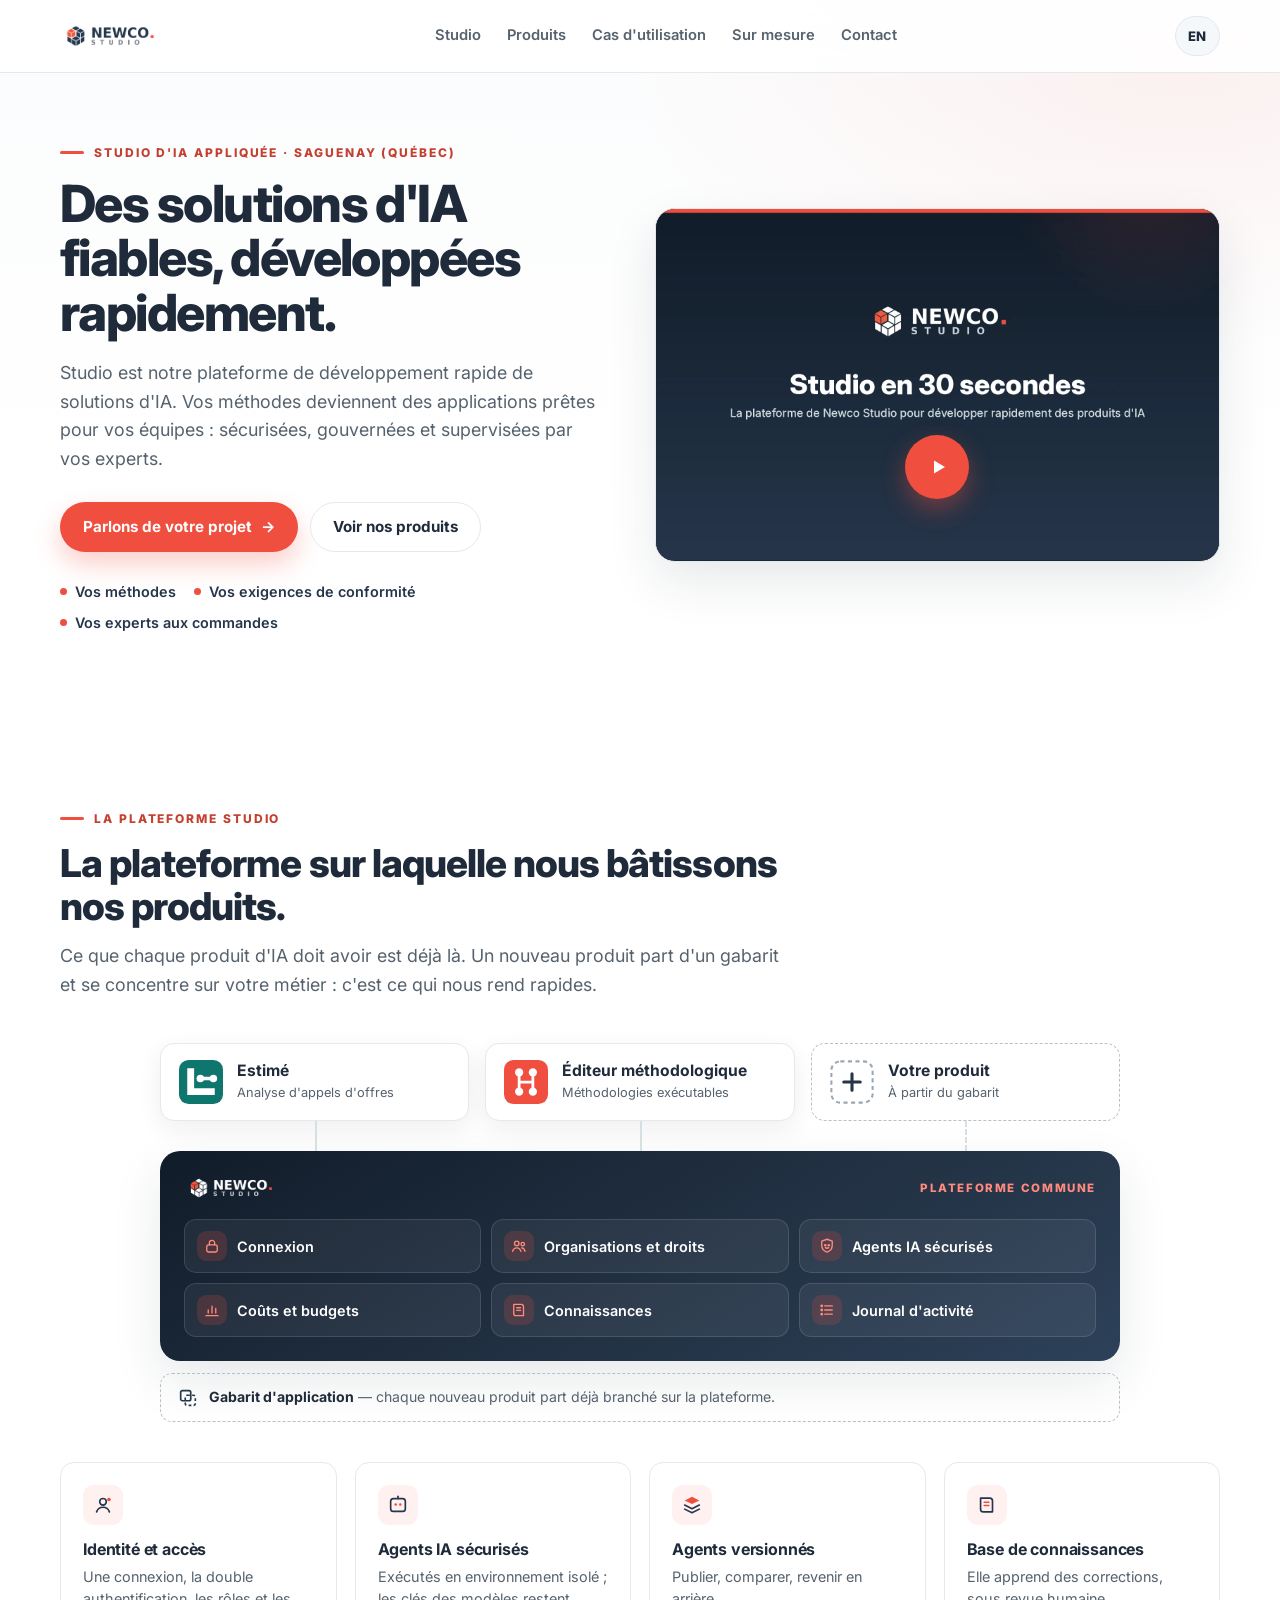
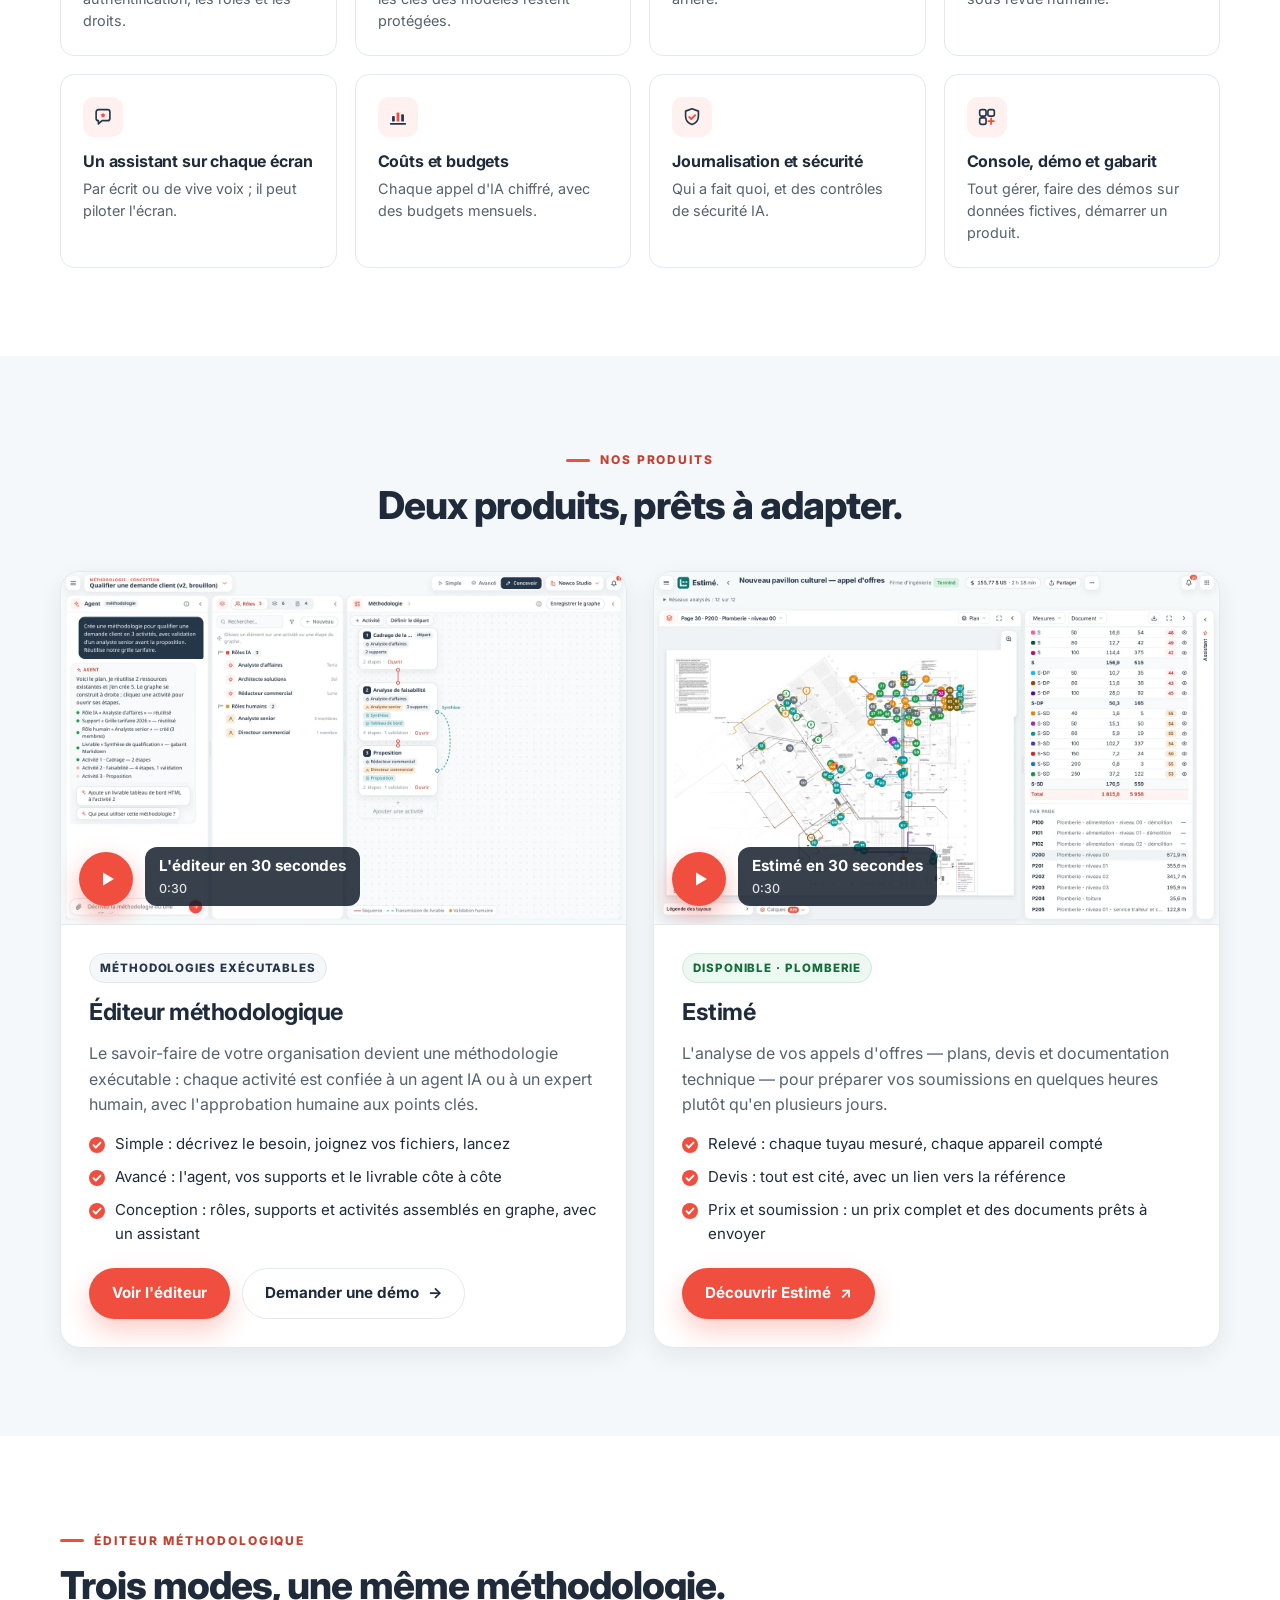
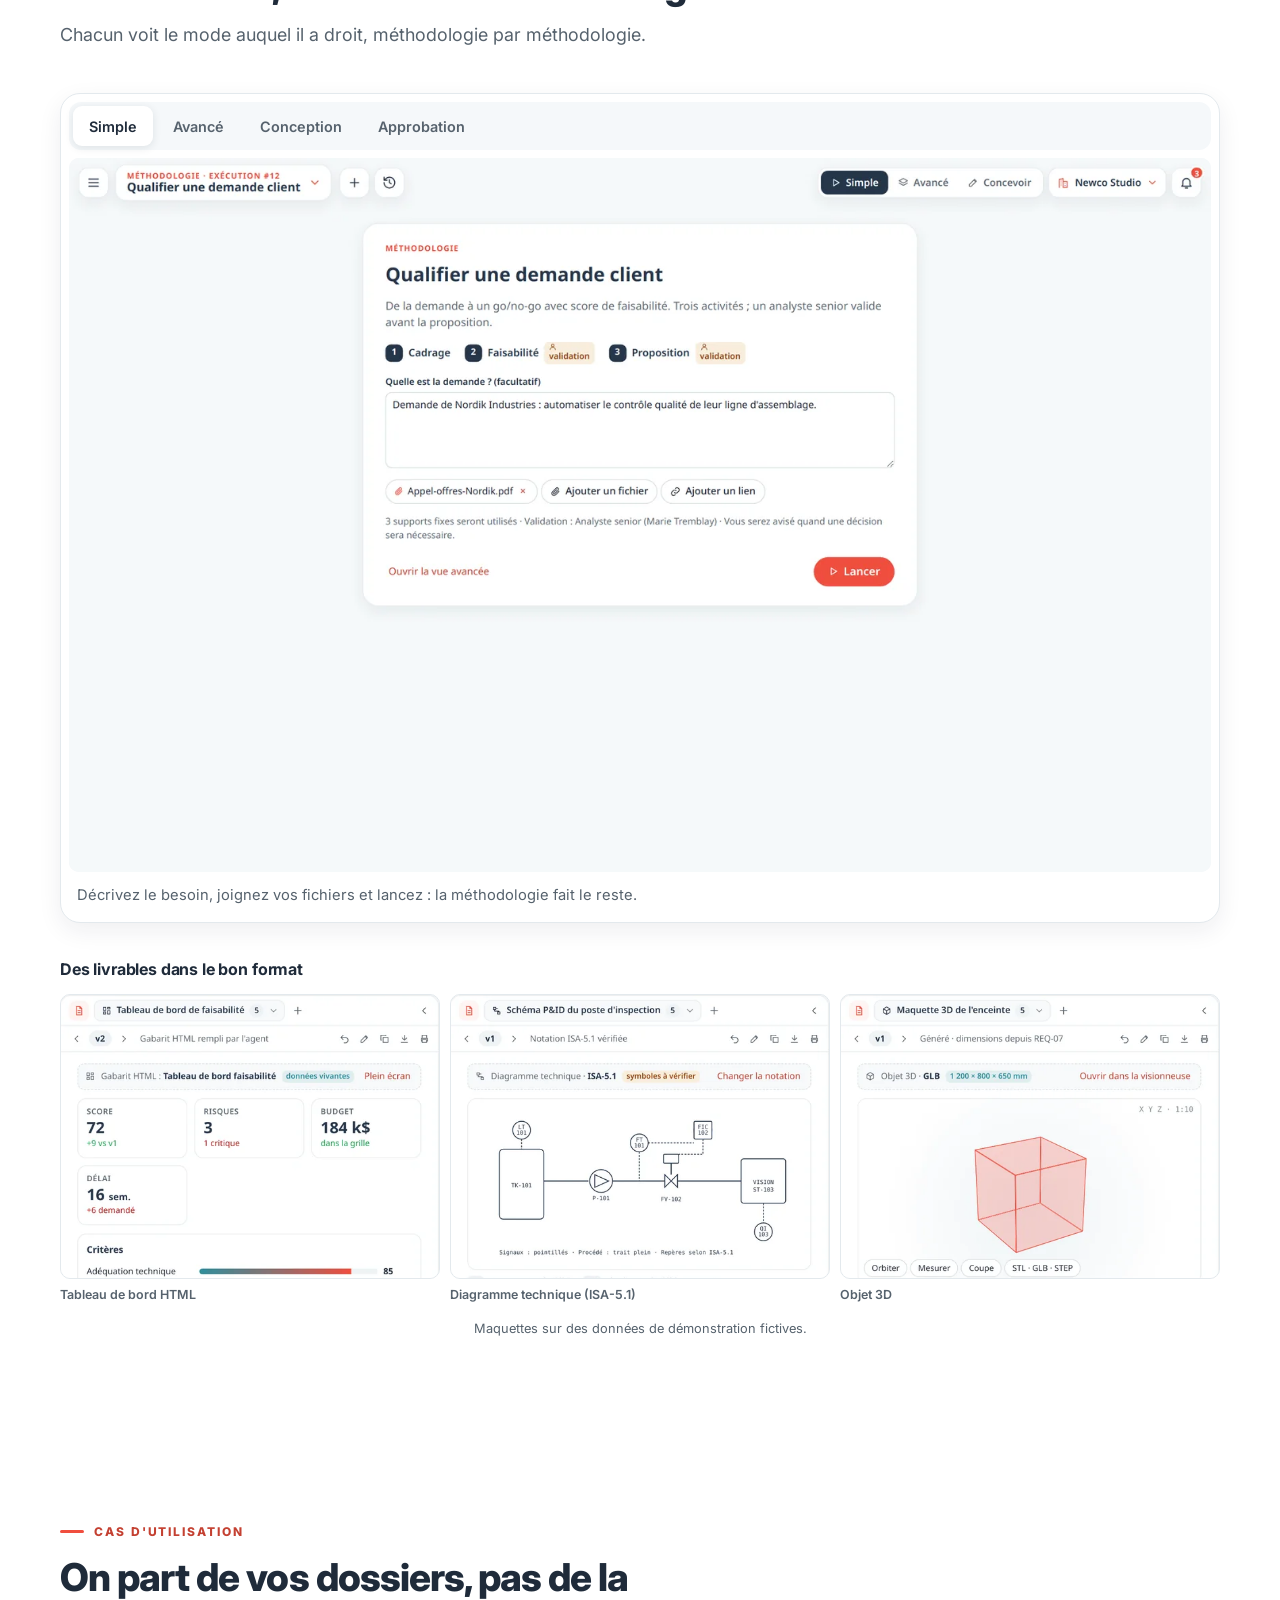
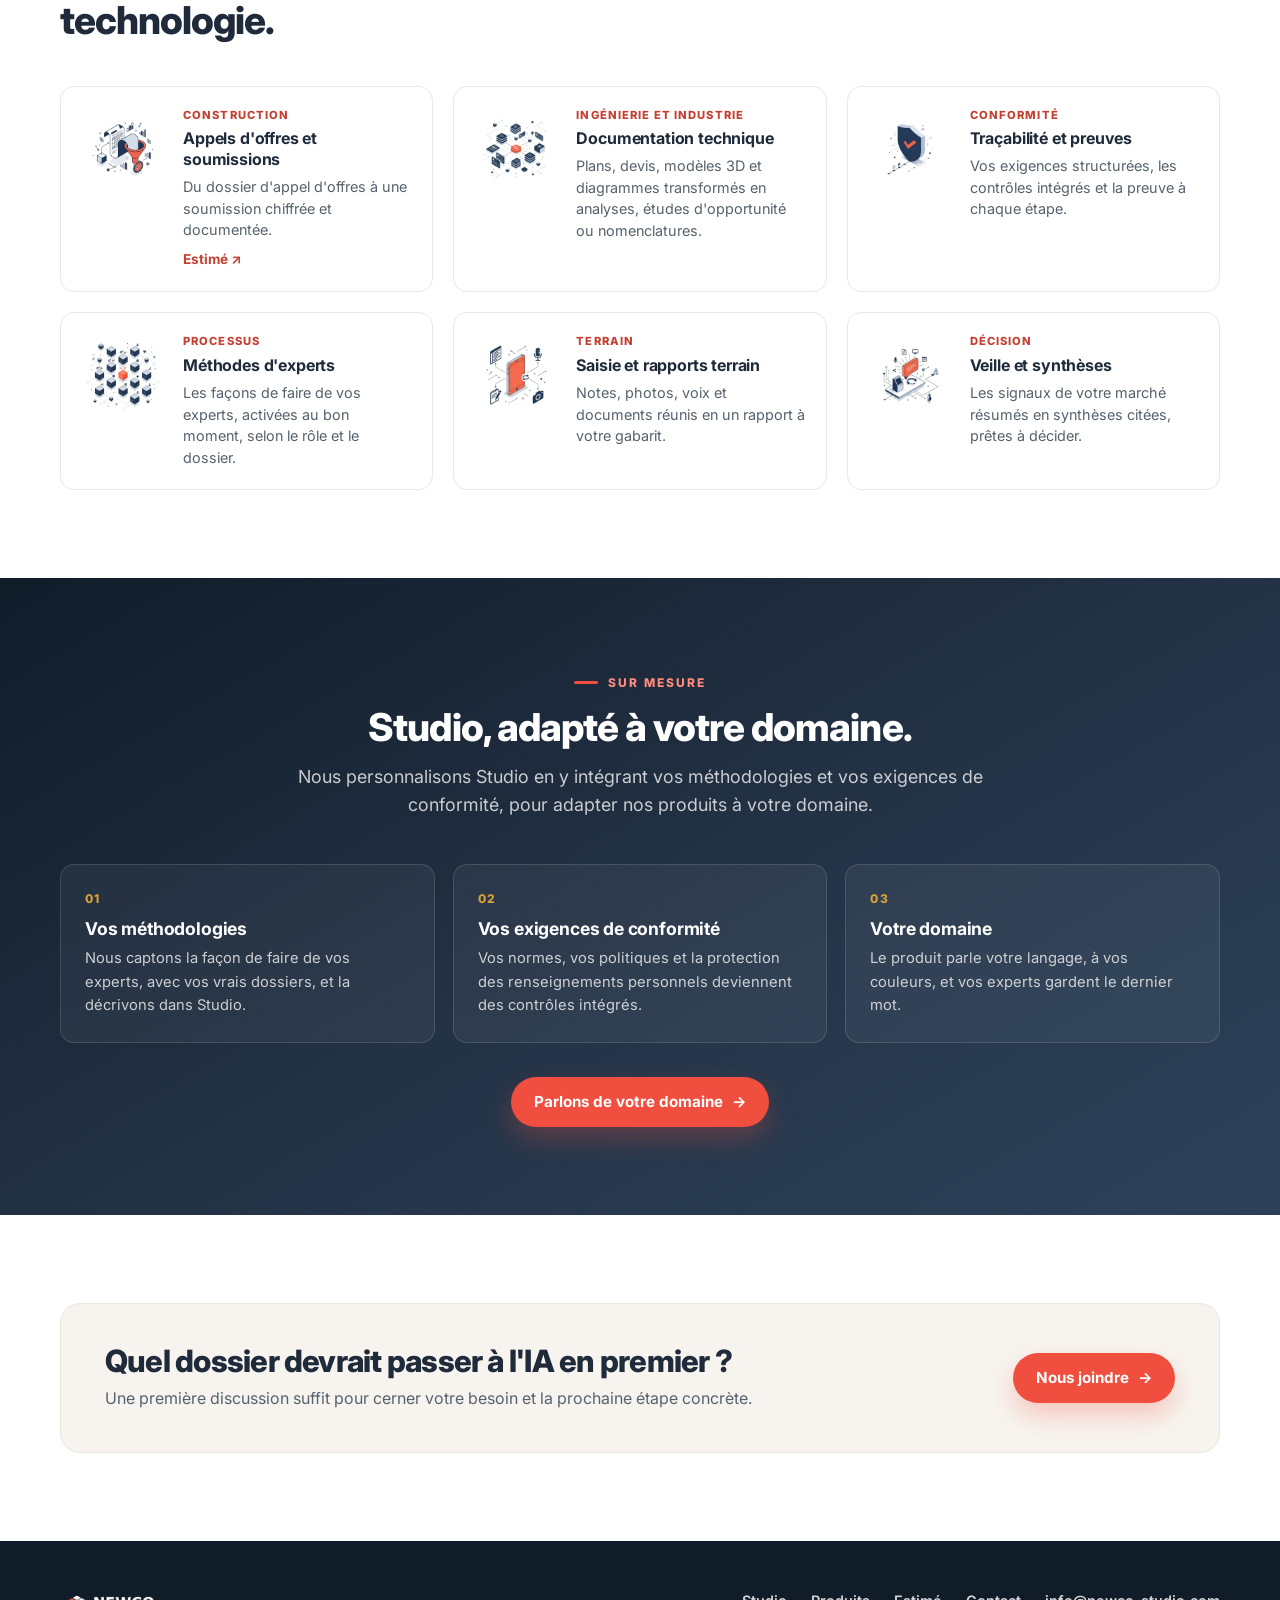
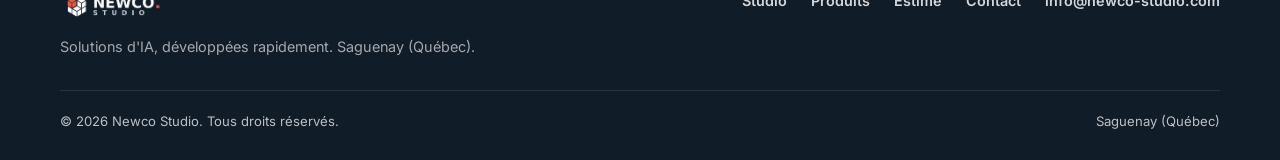
==== commit 3d6b6cfe: "feat: focus the Studio section on the platform's role - Replace the Studio screenshots (runs, costs," ====
--- a/index.html
+++ b/index.html
@@ -4,14 +4,14 @@
 <meta charset="utf-8">
 <meta name="viewport" content="width=device-width, initial-scale=1">
 <title>Newco Studio — Solutions d'IA développées rapidement</title>
-<meta name="description" content="Newco Studio développe rapidement des solutions d'IA fiables sur sa plateforme Studio. Produits : l'éditeur de méthodologies et Estimé, l'analyse d'appels d'offres." data-i18n="content" data-content-en="Newco Studio builds reliable AI solutions fast on its Studio platform. Products: the methodology editor and Estimate, tender analysis.">
+<meta name="description" content="Newco Studio développe rapidement des solutions d'IA fiables sur sa plateforme Studio. Produits : l'éditeur méthodologique et Estimé, l'analyse d'appels d'offres." data-i18n="content" data-content-en="Newco Studio builds reliable AI solutions fast on its Studio platform. Products: the methodology editor and Estimate, tender analysis.">
 <meta name="theme-color" content="#26364A">
 <link rel="icon" type="image/png" sizes="32x32" href="images/favicon-32.png">
 <link rel="apple-touch-icon" sizes="180x180" href="images/favicon-180.png">
 <meta property="og:type" content="website">
 <meta property="og:site_name" content="Newco Studio">
 <meta property="og:title" content="Newco Studio — Solutions d'IA développées rapidement">
-<meta property="og:description" content="Studio, notre plateforme de développement rapide de solutions d'IA, et nos produits : l'éditeur de méthodologies et Estimé.">
+<meta property="og:description" content="Studio, notre plateforme de développement rapide de solutions d'IA, et nos produits : l'éditeur méthodologique et Estimé.">
 <meta property="og:image" content="images/og-image.jpg">
 <meta property="og:image:width" content="1200">
 <meta property="og:image:height" content="630">
@@ -65,13 +65,13 @@
         <li><span class="fr">Vos experts aux commandes</span><span class="en">Your experts in control</span></li>
       </ul>
     </div>
-    <figure class="vid" data-video-fr="videos/studio-30s-fr.mp4" data-video-en="videos/studio-30s-en.mp4">
-      <video preload="none" playsinline controls width="1440" height="900"
-        poster="images/shots/launcher-fr.webp" data-poster-en="images/shots/launcher-en.webp"
+    <figure class="vid brand" data-video-fr="videos/studio-30s-fr.mp4" data-video-en="videos/studio-30s-en.mp4">
+      <video preload="none" playsinline controls width="1600" height="1000"
+        poster="images/shots/studio-poster-fr.webp" data-poster-en="images/shots/studio-poster-en.webp"
         aria-label="Vidéo : Studio en 30 secondes" data-aria-label-en="Video: Studio in 30 seconds" data-i18n="poster aria-label">
         <source src="videos/studio-30s-fr.mp4" type="video/mp4">
       </video>
-      <button class="vid-play" type="button">
+      <button class="vid-play" type="button" aria-label="Lire la vidéo : Studio en 30 secondes" data-aria-label-en="Play the video: Studio in 30 seconds" data-i18n="aria-label">
         <span class="pb" aria-hidden="true"><svg viewBox="0 0 20 20"><path d="M5 3.5v13l11-6.5z" fill="#fff"/></svg></span>
         <span><span class="fr">Studio en 30 secondes</span><span class="en">Studio in 30 seconds</span>
           <small class="when-ready">0:30</small>
@@ -86,69 +86,72 @@
   <div class="wrap">
     <div class="head reveal">
       <div class="eyebrow"><span class="fr">La plateforme Studio</span><span class="en">The Studio platform</span></div>
-      <h2><span class="fr">Une plateforme commune. Des applications à votre mesure.</span><span class="en">One shared platform. Applications made for you.</span></h2>
-      <p class="lead"><span class="fr">Chaque application fait un travail d'affaires. Studio fait tout le reste, une fois pour toutes : on se concentre sur votre métier.</span><span class="en">Each application does one business job. Studio does everything else, once and for all, so we focus on your field.</span></p>
-    </div>
+      <h2><span class="fr">La plateforme sur laquelle nous bâtissons nos produits.</span><span class="en">The platform we build our products on.</span></h2>
+      <p class="lead"><span class="fr">Ce que chaque produit d'IA doit avoir est déjà là. Un nouveau produit part d'un gabarit et se concentre sur votre métier : c'est ce qui nous rend rapides.</span><span class="en">What every AI product needs is already there. A new product starts from a template and focuses on your field: that is what makes us fast.</span></p>
+    </div>
+    <figure class="stack reveal" aria-labelledby="stack-cap">
+      <figcaption id="stack-cap" class="visually-hidden"><span class="fr">Schéma : les produits Estimé, l'éditeur méthodologique et votre produit reposent sur la plateforme Studio, qui fournit la connexion, les organisations et droits, les agents IA sécurisés, les coûts et budgets, les connaissances et le journal d'activité ; chaque nouveau produit part du gabarit d'application.</span><span class="en">Diagram: the products Estimate, the methodology editor and your product sit on the Studio platform, which provides sign-in, organisations and rights, secure AI agents, costs and budgets, knowledge and the activity log; every new product starts from the app template.</span></figcaption>
+      <ul class="stack-products" aria-hidden="true">
+        <li class="sp"><svg viewBox="0 0 64 64" aria-hidden="true"><rect width="64" height="64" rx="14" fill="#0f766e"/><path fill="#fff" d="M12 12h10v29h30v10H12Z"/><path d="M31 27H50" stroke="#fff" stroke-width="5" stroke-linecap="round"/><circle cx="31" cy="27" r="5.5" fill="#fff"/><circle cx="50" cy="27" r="5.5" fill="#fff"/></svg><span><b><span class="fr">Estimé</span><span class="en">Estimate</span></b><small><span class="fr">Analyse d'appels d'offres</span><span class="en">Tender analysis</span></small></span></li>
+        <li class="sp"><svg viewBox="0 0 64 64" aria-hidden="true"><rect width="64" height="64" rx="14" fill="#F04E3E"/><g fill="none" stroke="#fff" stroke-width="4" stroke-linecap="round"><path d="M22 20v24M22 32h20M42 20v24"/></g><g fill="#fff"><circle cx="22" cy="18" r="6"/><circle cx="42" cy="18" r="6"/><circle cx="22" cy="46" r="6"/><circle cx="42" cy="46" r="6"/></g></svg><span><b><span class="fr">Éditeur méthodologique</span><span class="en">Methodology editor</span></b><small><span class="fr">Méthodologies exécutables</span><span class="en">Executable methodologies</span></small></span></li>
+        <li class="sp dashed"><svg viewBox="0 0 64 64" aria-hidden="true"><rect x="2" y="2" width="60" height="60" rx="13" fill="none" stroke="#9aa8b3" stroke-width="3" stroke-dasharray="6 5"/><path d="M32 20v24M20 32h24" stroke="#26364A" stroke-width="4.5" stroke-linecap="round"/></svg><span><b><span class="fr">Votre produit</span><span class="en">Your product</span></b><small><span class="fr">À partir du gabarit</span><span class="en">From the template</span></small></span></li>
+      </ul>
+      <div class="stack-links" aria-hidden="true"><i></i><i></i><i></i></div>
+      <div class="stack-platform" aria-hidden="true">
+        <div class="pl-head"><img src="images/logo-wordmark-white.png" alt="" width="931" height="306" loading="lazy"><span><span class="fr">Plateforme commune</span><span class="en">Shared platform</span></span></div>
+        <ul class="pl-grid">
+          <li><span class="pi" aria-hidden="true"><svg viewBox="0 0 24 24" fill="none" stroke="currentColor" stroke-width="1.8" stroke-linecap="round" stroke-linejoin="round"><rect x="5" y="10.5" width="14" height="9.5" rx="2.2"/><path d="M8.5 10.5V8a3.5 3.5 0 017 0v2.5"/></svg></span><span><span class="fr">Connexion</span><span class="en">Sign-in</span></span></li>
+          <li><span class="pi" aria-hidden="true"><svg viewBox="0 0 24 24" fill="none" stroke="currentColor" stroke-width="1.8" stroke-linecap="round" stroke-linejoin="round"><circle cx="9" cy="8.5" r="3"/><path d="M3.5 19c.9-3 3-4.5 5.5-4.5s4.6 1.5 5.5 4.5"/><circle cx="17" cy="9.5" r="2.3"/><path d="M15.5 14.6c2.2.2 3.8 1.6 4.5 4.4"/></svg></span><span><span class="fr">Organisations et droits</span><span class="en">Organisations and rights</span></span></li>
+          <li><span class="pi" aria-hidden="true"><svg viewBox="0 0 24 24" fill="none" stroke="currentColor" stroke-width="1.8" stroke-linecap="round" stroke-linejoin="round"><path d="M12 3l7 2.6v5.3c0 4.6-3 7.9-7 9.2-4-1.3-7-4.6-7-9.2V5.6L12 3z"/><circle cx="9.7" cy="11" r=".9" fill="currentColor"/><circle cx="14.3" cy="11" r=".9" fill="currentColor"/><path d="M9.8 14.2c1.3.9 3.1.9 4.4 0"/></svg></span><span><span class="fr">Agents IA sécurisés</span><span class="en">AI agents, run safely</span></span></li>
+          <li><span class="pi" aria-hidden="true"><svg viewBox="0 0 24 24" fill="none" stroke="currentColor" stroke-width="1.8" stroke-linecap="round"><path d="M4 19.5h16"/><path d="M7 16v-4M12 16V7M17 16v-6"/></svg></span><span><span class="fr">Coûts et budgets</span><span class="en">Costs and budgets</span></span></li>
+          <li><span class="pi" aria-hidden="true"><svg viewBox="0 0 24 24" fill="none" stroke="currentColor" stroke-width="1.8" stroke-linejoin="round"><path d="M5 4.5h10a3 3 0 013 3v12H8a3 3 0 01-3-3v-12z"/><path d="M9 9h5M9 12.5h5" stroke-linecap="round"/></svg></span><span><span class="fr">Connaissances</span><span class="en">Knowledge</span></span></li>
+          <li><span class="pi" aria-hidden="true"><svg viewBox="0 0 24 24" fill="none" stroke="currentColor" stroke-width="1.8" stroke-linecap="round"><path d="M9 6.5h10M9 12h10M9 17.5h10"/><circle cx="5" cy="6.5" r="1" fill="currentColor"/><circle cx="5" cy="12" r="1" fill="currentColor"/><circle cx="5" cy="17.5" r="1" fill="currentColor"/></svg></span><span><span class="fr">Journal d'activité</span><span class="en">Activity log</span></span></li>
+        </ul>
+      </div>
+      <div class="stack-template" aria-hidden="true"><svg viewBox="0 0 24 24" fill="none" stroke="currentColor" stroke-width="1.8" stroke-linejoin="round"><rect x="4" y="4" width="11" height="11" rx="2"/><rect x="9" y="9" width="11" height="11" rx="2" stroke-dasharray="3 2.5"/></svg><span><b><span class="fr">Gabarit d'application</span><span class="en">App template</span></b> <span class="fr">— chaque nouveau produit part déjà branché sur la plateforme.</span><span class="en">— every new product starts already connected to the platform.</span></span></div>
+    </figure>
     <ul class="features">
       <li class="feature reveal">
         <div class="fi" aria-hidden="true"><svg viewBox="0 0 24 24" fill="none"><circle cx="12" cy="8.5" r="3.6" stroke="#26364A" stroke-width="1.8"/><path d="M5 19.5c1.2-3.4 3.8-5 7-5s5.8 1.6 7 5" stroke="#26364A" stroke-width="1.8" stroke-linecap="round"/><circle cx="18.5" cy="6" r="2" fill="#F04E3E"/></svg></div>
         <h3><span class="fr">Identité et accès</span><span class="en">Identity and access</span></h3>
-        <p><span class="fr">Une seule connexion pour toutes les applications, double authentification, organisations, rôles et droits.</span><span class="en">One sign-in for every application, two-step verification, organisations, roles and rights.</span></p>
+        <p><span class="fr">Une connexion, la double authentification, les rôles et les droits.</span><span class="en">One sign-in, two-step verification, roles and rights.</span></p>
       </li>
       <li class="feature reveal">
         <div class="fi" aria-hidden="true"><svg viewBox="0 0 24 24" fill="none"><rect x="4" y="5" width="16" height="14" rx="3" stroke="#26364A" stroke-width="1.8"/><circle cx="9.5" cy="11.5" r="1.4" fill="#F04E3E"/><circle cx="14.5" cy="11.5" r="1.4" fill="#F04E3E"/><path d="M12 2.5V5" stroke="#26364A" stroke-width="1.8" stroke-linecap="round"/></svg></div>
         <h3><span class="fr">Agents IA sécurisés</span><span class="en">Secure AI agents</span></h3>
-        <p><span class="fr">Les agents travaillent dans un environnement isolé ; seule une passerelle appelle les modèles et détient les clés.</span><span class="en">Agents work in an isolated sandbox; only a gateway calls the models and holds the keys.</span></p>
+        <p><span class="fr">Exécutés en environnement isolé ; les clés des modèles restent protégées.</span><span class="en">Run in an isolated sandbox; model keys stay protected.</span></p>
       </li>
       <li class="feature reveal">
         <div class="fi" aria-hidden="true"><svg viewBox="0 0 24 24" fill="none"><path d="M12 3l8 4-8 4-8-4 8-4z" fill="#F04E3E"/><path d="M4 12l8 4 8-4M4 16.5l8 4 8-4" stroke="#26364A" stroke-width="1.8" stroke-linecap="round" stroke-linejoin="round"/></svg></div>
         <h3><span class="fr">Agents versionnés</span><span class="en">Versioned agents</span></h3>
-        <p><span class="fr">Agents, consignes et outils versionnés : on publie, on compare, on revient en arrière.</span><span class="en">Versioned agents, instructions and tools: publish, compare, roll back.</span></p>
+        <p><span class="fr">Publier, comparer, revenir en arrière.</span><span class="en">Publish, compare, roll back.</span></p>
       </li>
       <li class="feature reveal">
         <div class="fi" aria-hidden="true"><svg viewBox="0 0 24 24" fill="none"><path d="M5 4.5h10a3 3 0 013 3v12H8a3 3 0 01-3-3v-12z" stroke="#26364A" stroke-width="1.8" stroke-linejoin="round"/><path d="M9 9h5M9 12.5h5" stroke="#F04E3E" stroke-width="1.8" stroke-linecap="round"/></svg></div>
         <h3><span class="fr">Base de connaissances</span><span class="en">Knowledge base</span></h3>
-        <p><span class="fr">Elle apprend des corrections. Chaque leçon est révisée par une personne avant de servir.</span><span class="en">It learns from corrections. A person reviews every lesson before it is used.</span></p>
+        <p><span class="fr">Elle apprend des corrections, sous revue humaine.</span><span class="en">It learns from corrections, under human review.</span></p>
       </li>
       <li class="feature reveal">
         <div class="fi" aria-hidden="true"><svg viewBox="0 0 24 24" fill="none"><path d="M4.5 6.5a2.5 2.5 0 012.5-2.5h10a2.5 2.5 0 012.5 2.5v7a2.5 2.5 0 01-2.5 2.5H11l-4 3.5V16a2.5 2.5 0 01-2.5-2.5v-7z" stroke="#26364A" stroke-width="1.8" stroke-linejoin="round"/><path d="M12 7.2l.9 1.9 2 .3-1.5 1.4.4 2-1.8-1-1.8 1 .4-2-1.5-1.4 2-.3z" fill="#F04E3E"/></svg></div>
         <h3><span class="fr">Un assistant sur chaque écran</span><span class="en">An assistant on every screen</span></h3>
-        <p><span class="fr">Il comprend ce que vous faites, répond par écrit ou de vive voix et peut piloter l'écran pour vous.</span><span class="en">It understands what you are doing, answers in writing or by voice and can drive the screen for you.</span></p>
+        <p><span class="fr">Par écrit ou de vive voix ; il peut piloter l'écran.</span><span class="en">In writing or by voice; it can drive the screen.</span></p>
       </li>
       <li class="feature reveal">
         <div class="fi" aria-hidden="true"><svg viewBox="0 0 24 24" fill="none"><path d="M4 19.5h16" stroke="#26364A" stroke-width="1.8" stroke-linecap="round"/><rect x="5.5" y="11" width="3" height="6" rx="1" fill="#26364A"/><rect x="10.5" y="7" width="3" height="10" rx="1" fill="#F04E3E"/><rect x="15.5" y="9" width="3" height="8" rx="1" fill="#26364A"/></svg></div>
         <h3><span class="fr">Coûts et budgets</span><span class="en">Costs and budgets</span></h3>
-        <p><span class="fr">Chaque appel d'IA est chiffré, par analyse, par personne et par mois, avec budgets et facturation.</span><span class="en">Every AI call is priced, per analysis, per person and per month, with budgets and invoicing.</span></p>
+        <p><span class="fr">Chaque appel d'IA chiffré, avec des budgets mensuels.</span><span class="en">Every AI call priced, with monthly budgets.</span></p>
       </li>
       <li class="feature reveal">
         <div class="fi" aria-hidden="true"><svg viewBox="0 0 24 24" fill="none"><path d="M12 3l7 2.6v5.3c0 4.6-3 7.9-7 9.2-4-1.3-7-4.6-7-9.2V5.6L12 3z" stroke="#26364A" stroke-width="1.8" stroke-linejoin="round"/><path d="M9 12l2.2 2.2L15.5 10" stroke="#F04E3E" stroke-width="2" stroke-linecap="round" stroke-linejoin="round"/></svg></div>
         <h3><span class="fr">Journalisation et sécurité</span><span class="en">Logging and security</span></h3>
-        <p><span class="fr">Qui a fait quoi, partout. Des contrôles de sécurité IA sur les documents que lisent les agents.</span><span class="en">Who did what, everywhere. AI security checks on the documents agents read.</span></p>
+        <p><span class="fr">Qui a fait quoi, et des contrôles de sécurité IA.</span><span class="en">Who did what, plus AI security checks.</span></p>
       </li>
       <li class="feature reveal">
         <div class="fi" aria-hidden="true"><svg viewBox="0 0 24 24" fill="none"><rect x="4" y="4" width="7" height="7" rx="2" stroke="#26364A" stroke-width="1.8"/><rect x="13" y="4" width="7" height="7" rx="2" stroke="#26364A" stroke-width="1.8"/><rect x="4" y="13" width="7" height="7" rx="2" stroke="#26364A" stroke-width="1.8"/><path d="M16.5 13.5v6M13.5 16.5h6" stroke="#F04E3E" stroke-width="2" stroke-linecap="round"/></svg></div>
         <h3><span class="fr">Console, démo et gabarit</span><span class="en">Console, demo and template</span></h3>
-        <p><span class="fr">Une console pour tout gérer, un mode démo sur données fictives, et un gabarit d'où part chaque nouvelle application.</span><span class="en">A console to run it all, a demo mode on fictitious data, and a template every new application starts from.</span></p>
+        <p><span class="fr">Tout gérer, faire des démos sur données fictives, démarrer un produit.</span><span class="en">Run it all, demo on fictitious data, start a new product.</span></p>
       </li>
     </ul>
-    <div class="shots">
-      <figure class="shot reveal">
-        <img src="images/shots/runs-fr.webp" data-src-en="images/shots/runs-en.webp" data-i18n="src alt" loading="lazy" width="1440" height="900"
-          alt="Écran Exécutions de Studio : les exécutions des agents, leur état et leur coût" data-alt-en="Studio's Runs screen: agent runs, their status and cost">
-        <figcaption><span class="fr">Les exécutions des agents, suivies en direct</span><span class="en">Agent runs, followed live</span></figcaption>
-      </figure>
-      <figure class="shot reveal">
-        <img src="images/shots/costs-fr.webp" data-src-en="images/shots/costs-en.webp" data-i18n="src alt" loading="lazy" width="1440" height="900"
-          alt="Écran Coûts et utilisation de Studio : coût dans le temps et par personne" data-alt-en="Studio's Costs and usage screen: cost over time and per person">
-        <figcaption><span class="fr">Les coûts, par analyse et par personne</span><span class="en">Costs, per analysis and per person</span></figcaption>
-      </figure>
-      <figure class="shot reveal">
-        <img src="images/shots/learnings-fr.webp" data-src-en="images/shots/learnings-en.webp" data-i18n="src alt" loading="lazy" width="1440" height="900"
-          alt="Écran Apprentissages de Studio : les leçons proposées, à valider" data-alt-en="Studio's Learnings screen: proposed lessons awaiting review">
-        <figcaption><span class="fr">Les leçons apprises, validées par une personne</span><span class="en">Lessons learnt, approved by a person</span></figcaption>
-      </figure>
-    </div>
-    <p class="note"><span class="fr">Captures sur des données de démonstration fictives.</span><span class="en">Screenshots show fictitious demo data.</span></p>
   </div>
 </section>
 
@@ -164,7 +167,7 @@
         <figure class="vid" data-video-fr="videos/editeur-30s-fr.mp4" data-video-en="videos/editeur-30s-en.mp4">
           <video preload="none" playsinline controls width="1440" height="900"
             poster="images/shots/editor-graph-fr.webp" data-poster-en="images/shots/editor-graph-en.webp"
-            aria-label="Vidéo : l'éditeur de méthodologies en 30 secondes" data-aria-label-en="Video: the methodology editor in 30 seconds" data-i18n="poster aria-label">
+            aria-label="Vidéo : l'éditeur méthodologique en 30 secondes" data-aria-label-en="Video: the methodology editor in 30 seconds" data-i18n="poster aria-label">
             <source src="videos/editeur-30s-fr.mp4" type="video/mp4">
           </video>
           <button class="vid-play" type="button">
@@ -175,8 +178,8 @@
           </button>
         </figure>
         <div class="prod-body">
-          <span class="tag"><span class="fr">Produit autonome</span><span class="en">Standalone product</span></span>
-          <h3><span class="fr">Éditeur de méthodologies</span><span class="en">Methodology editor</span></h3>
+          <span class="tag"><span class="fr">Méthodologies exécutables</span><span class="en">Executable methodologies</span></span>
+          <h3><span class="fr">Éditeur méthodologique</span><span class="en">Methodology editor</span></h3>
           <p><span class="fr">Le savoir-faire de votre organisation devient une méthodologie exécutable : chaque activité est confiée à un agent IA ou à un expert humain, avec l'approbation humaine aux points clés.</span><span class="en">Your organisation's know-how becomes an executable methodology: each activity goes to an AI agent or a human expert, with human approval at key points.</span></p>
           <ul class="checks">
             <li><span class="fr">Simple : décrivez le besoin, joignez vos fichiers, lancez</span><span class="en">Simple: describe the need, attach your files, start</span></li>
@@ -226,7 +229,7 @@
 <section id="editor-tour">
   <div class="wrap">
     <div class="head reveal">
-      <div class="eyebrow"><span class="fr">Éditeur de méthodologies</span><span class="en">Methodology editor</span></div>
+      <div class="eyebrow"><span class="fr">Éditeur méthodologique</span><span class="en">Methodology editor</span></div>
       <h2><span class="fr">Trois modes, une même méthodologie.</span><span class="en">Three modes, one methodology.</span></h2>
       <p class="lead"><span class="fr">Chacun voit le mode auquel il a droit, méthodologie par méthodologie.</span><span class="en">Everyone sees the mode they are allowed, methodology by methodology.</span></p>
     </div>
--- a/styles.css
+++ b/styles.css
@@ -93,6 +93,39 @@
 .js .vid.playing .vid-play{display:none}
 .vid-label{position:absolute;top:14px;left:14px;font-size:.72rem;font-weight:800;letter-spacing:.08em;text-transform:uppercase;background:rgba(17,28,41,.78);color:#fff;padding:6px 10px;border-radius:999px}
 
+.visually-hidden{position:absolute!important;width:1px;height:1px;padding:0;margin:-1px;overflow:hidden;clip:rect(0 0 0 0);white-space:nowrap;border:0}
+
+/* Hero video on a brand frame: centred play button, title is in the poster */
+.vid.brand .vid-play{flex-direction:column;align-items:center;justify-content:flex-end;padding:0 18px 11%}
+.vid.brand .vid-play>span:last-child{display:none}
+.vid.brand.soon .vid-play>span:last-child{display:block}
+.vid.brand .vid-play>span:last-child>span{display:none!important}
+.vid.brand .vid-play .pb{width:64px;height:64px}
+
+/* Studio platform diagram */
+.stack{max-width:960px;margin:0 auto 40px;display:grid;gap:0}
+.stack-products{display:grid;grid-template-columns:repeat(3,1fr);gap:16px}
+.sp{display:flex;align-items:center;gap:14px;background:#fff;border:1px solid var(--line);border-radius:var(--radius-sm);padding:16px 18px;box-shadow:var(--shadow-sm)}
+.sp svg{flex:0 0 auto;width:44px;height:44px}
+.sp b{display:block;font-size:.98rem;line-height:1.25;color:var(--ink)}
+.sp small{display:block;font-size:.8rem;color:var(--muted);margin-top:2px}
+.sp.dashed{background:transparent;border:1.5px dashed #b5c1ca;box-shadow:none}
+.stack-links{display:grid;grid-template-columns:repeat(3,1fr);gap:16px;height:30px}
+.stack-links i{position:relative}
+.stack-links i::before{content:"";position:absolute;left:50%;top:0;bottom:0;border-left:2px solid var(--mist)}
+.stack-links i:last-child::before{border-left-style:dashed}
+.stack-platform{background:linear-gradient(150deg,var(--navy-darker),var(--navy) 70%,#2c4159);border-radius:var(--radius);padding:22px 24px 24px;color:#fff;box-shadow:var(--shadow)}
+.pl-head{display:flex;align-items:center;justify-content:space-between;gap:12px;margin-bottom:16px}
+.pl-head img{height:30px;width:auto}
+.pl-head span{font-size:.72rem;font-weight:800;letter-spacing:.14em;text-transform:uppercase;color:#ff8a7d}
+.pl-grid{display:grid;grid-template-columns:repeat(3,1fr);gap:10px}
+.pl-grid li{display:flex;align-items:center;gap:10px;background:rgba(255,255,255,.06);border:1px solid rgba(255,255,255,.12);border-radius:12px;padding:11px 12px;font-size:.9rem;font-weight:600;color:#fff}
+.pl-grid .pi{flex:0 0 auto;width:30px;height:30px;border-radius:9px;background:rgba(240,78,62,.18);color:#ff8a7d;display:grid;place-items:center}
+.pl-grid .pi svg{width:18px;height:18px}
+.stack-template{display:flex;align-items:center;gap:10px;margin-top:12px;padding:12px 16px;border:1.5px dashed #b5c1ca;border-radius:12px;font-size:.88rem;color:var(--muted)}
+.stack-template svg{flex:0 0 auto;width:22px;height:22px;color:var(--navy)}
+.stack-template b{color:var(--ink)}
+
 /* Studio features */
 .features{display:grid;grid-template-columns:repeat(4,1fr);gap:18px}
 .feature{background:#fff;border:1px solid var(--line);border-radius:var(--radius-sm);padding:22px}
@@ -100,10 +133,6 @@
 .feature .fi svg{width:22px;height:22px}
 .feature h3{font-size:1rem;margin-bottom:6px}
 .feature p{font-size:.9rem;line-height:1.55}
-.shots{display:grid;grid-template-columns:repeat(3,1fr);gap:18px;margin-top:36px}
-.shot{border-radius:var(--radius-sm);overflow:hidden;border:1px solid var(--line);background:var(--soft);box-shadow:var(--shadow-sm)}
-.shot img{width:100%;height:auto;aspect-ratio:16/10;object-fit:cover;object-position:top left}
-.shot figcaption{font-size:.82rem;font-weight:600;color:var(--muted);padding:10px 14px;background:#fff;border-top:1px solid var(--line)}
 .note{font-size:.8rem;color:var(--muted);margin-top:14px;text-align:center}
 
 /* Products */
@@ -212,11 +241,12 @@
   .cases{grid-template-columns:repeat(2,1fr)}
 }
 @media (max-width:880px){
+  .sp{padding:12px;gap:10px}
+  .sp svg{width:36px;height:36px}
+  .sp b{font-size:.9rem}
   section{padding:64px 0}
   .hero{padding-top:calc(var(--nav-h) + 36px);padding-bottom:56px}
   .hero-grid,.prod-grid,.contact-grid{grid-template-columns:1fr;gap:36px}
-  .shots{grid-template-columns:1fr 1fr}
-  .shots .shot:last-child{display:none}
   .adapt{grid-template-columns:1fr}
   .cta-box{flex-direction:column;align-items:flex-start;padding:30px 26px}
   .menu-btn{display:block}
@@ -226,17 +256,23 @@
   .nav-links a[aria-current="page"]::after{display:none}
 }
 @media (max-width:600px){
+  .stack-products{grid-template-columns:1fr;gap:10px}
+  .stack-links{grid-template-columns:1fr;height:22px}
+  .stack-links i:nth-child(n+2){display:none}
+  .pl-grid{grid-template-columns:1fr 1fr;gap:8px}
+  .pl-grid li{font-size:.82rem;padding:9px 10px}
+  .pl-head{flex-direction:column;align-items:flex-start;gap:6px}
+  .stack-platform{padding:18px 16px}
   .cases,.row2{grid-template-columns:1fr}
   .features{grid-template-columns:1fr;gap:10px}
   .feature{display:grid;grid-template-columns:40px 1fr;column-gap:14px;padding:16px}
   .feature .fi{grid-row:span 2;margin:0}
-  .shots{display:flex;overflow-x:auto;scroll-snap-type:x mandatory;gap:12px;padding-bottom:6px;-webkit-overflow-scrolling:touch}
-  .shots .shot{flex:0 0 84%;scroll-snap-align:start}
-  .shots .shot:last-child{display:block}
   .tabs button{padding:7px 10px;font-size:.84rem}
   .case{grid-template-columns:64px 1fr;gap:14px}
   .case img{width:64px;height:64px}
   .prod-body{padding:22px}
   .form{padding:22px}
   .vid-play .pb{width:46px;height:46px}
-}
+  .vid.brand .vid-play{padding-bottom:5%}
+  .vid.brand .vid-play .pb{width:46px;height:46px}
+}
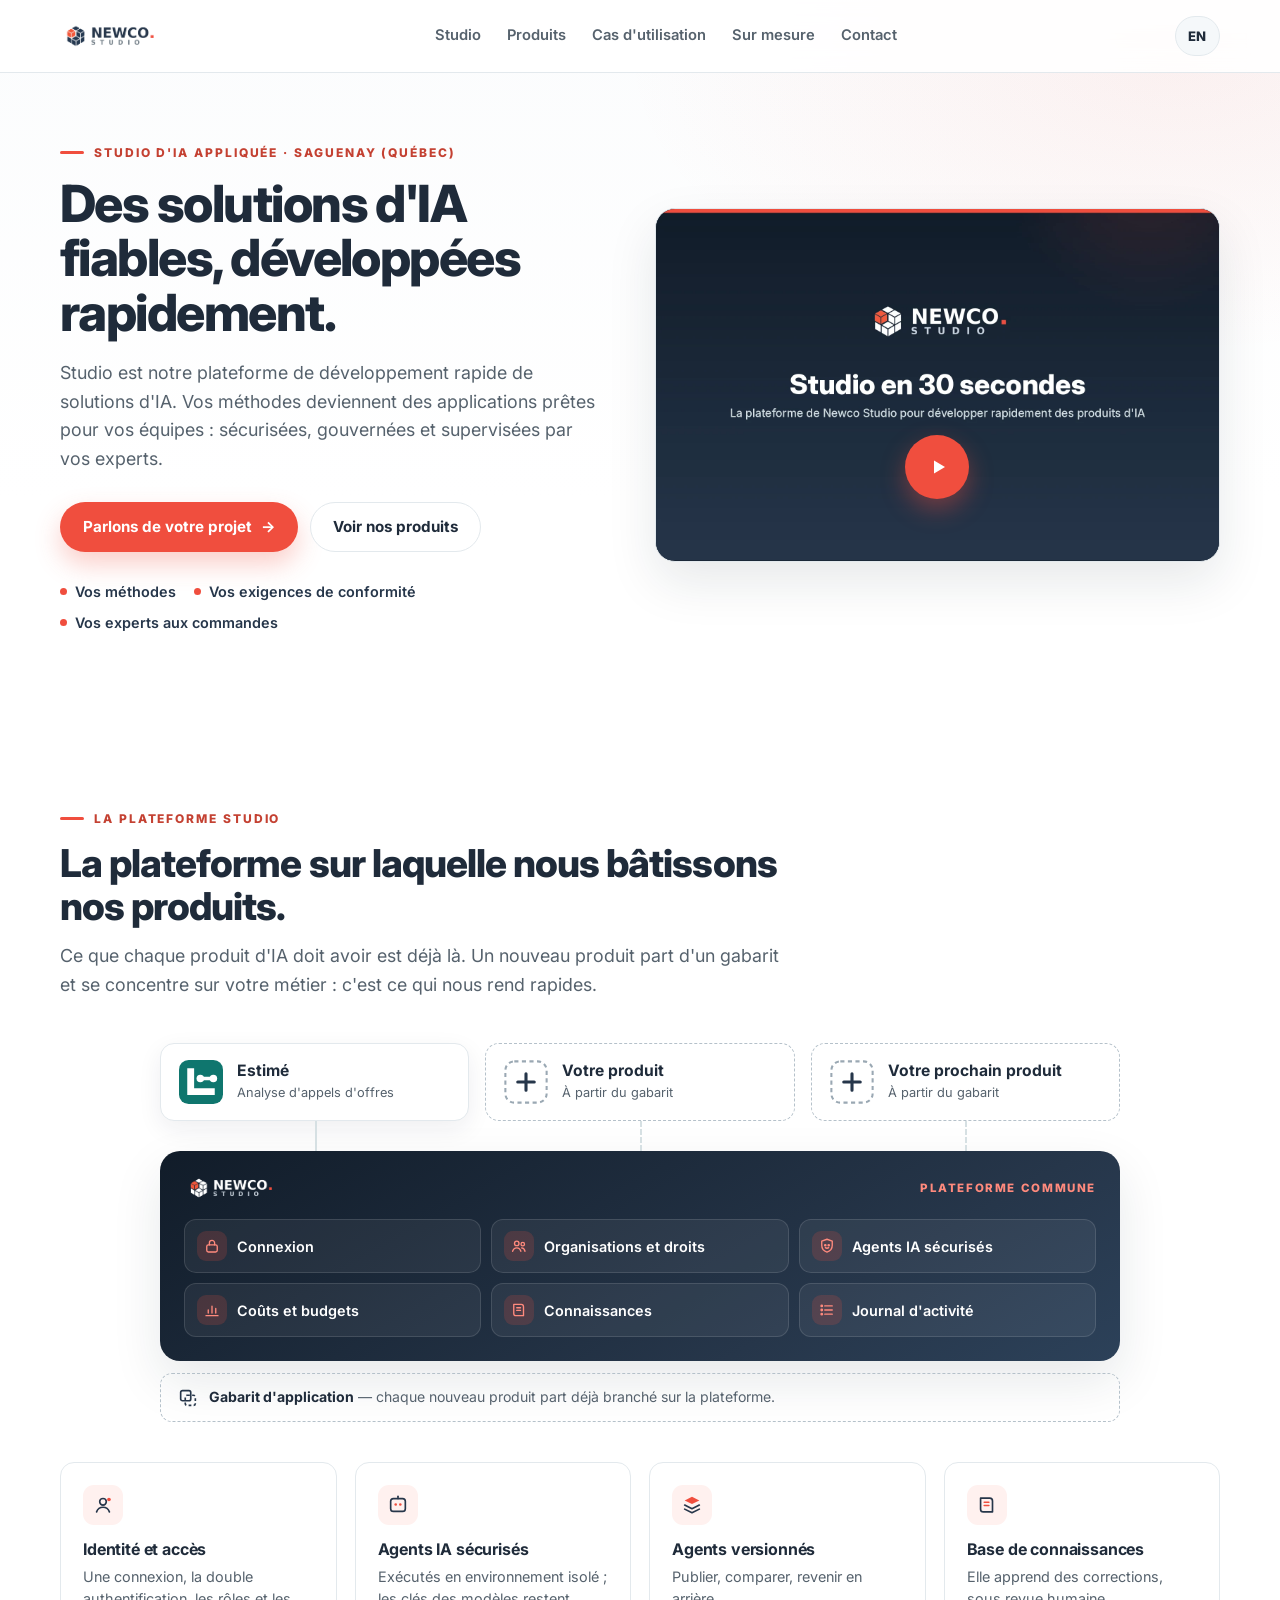
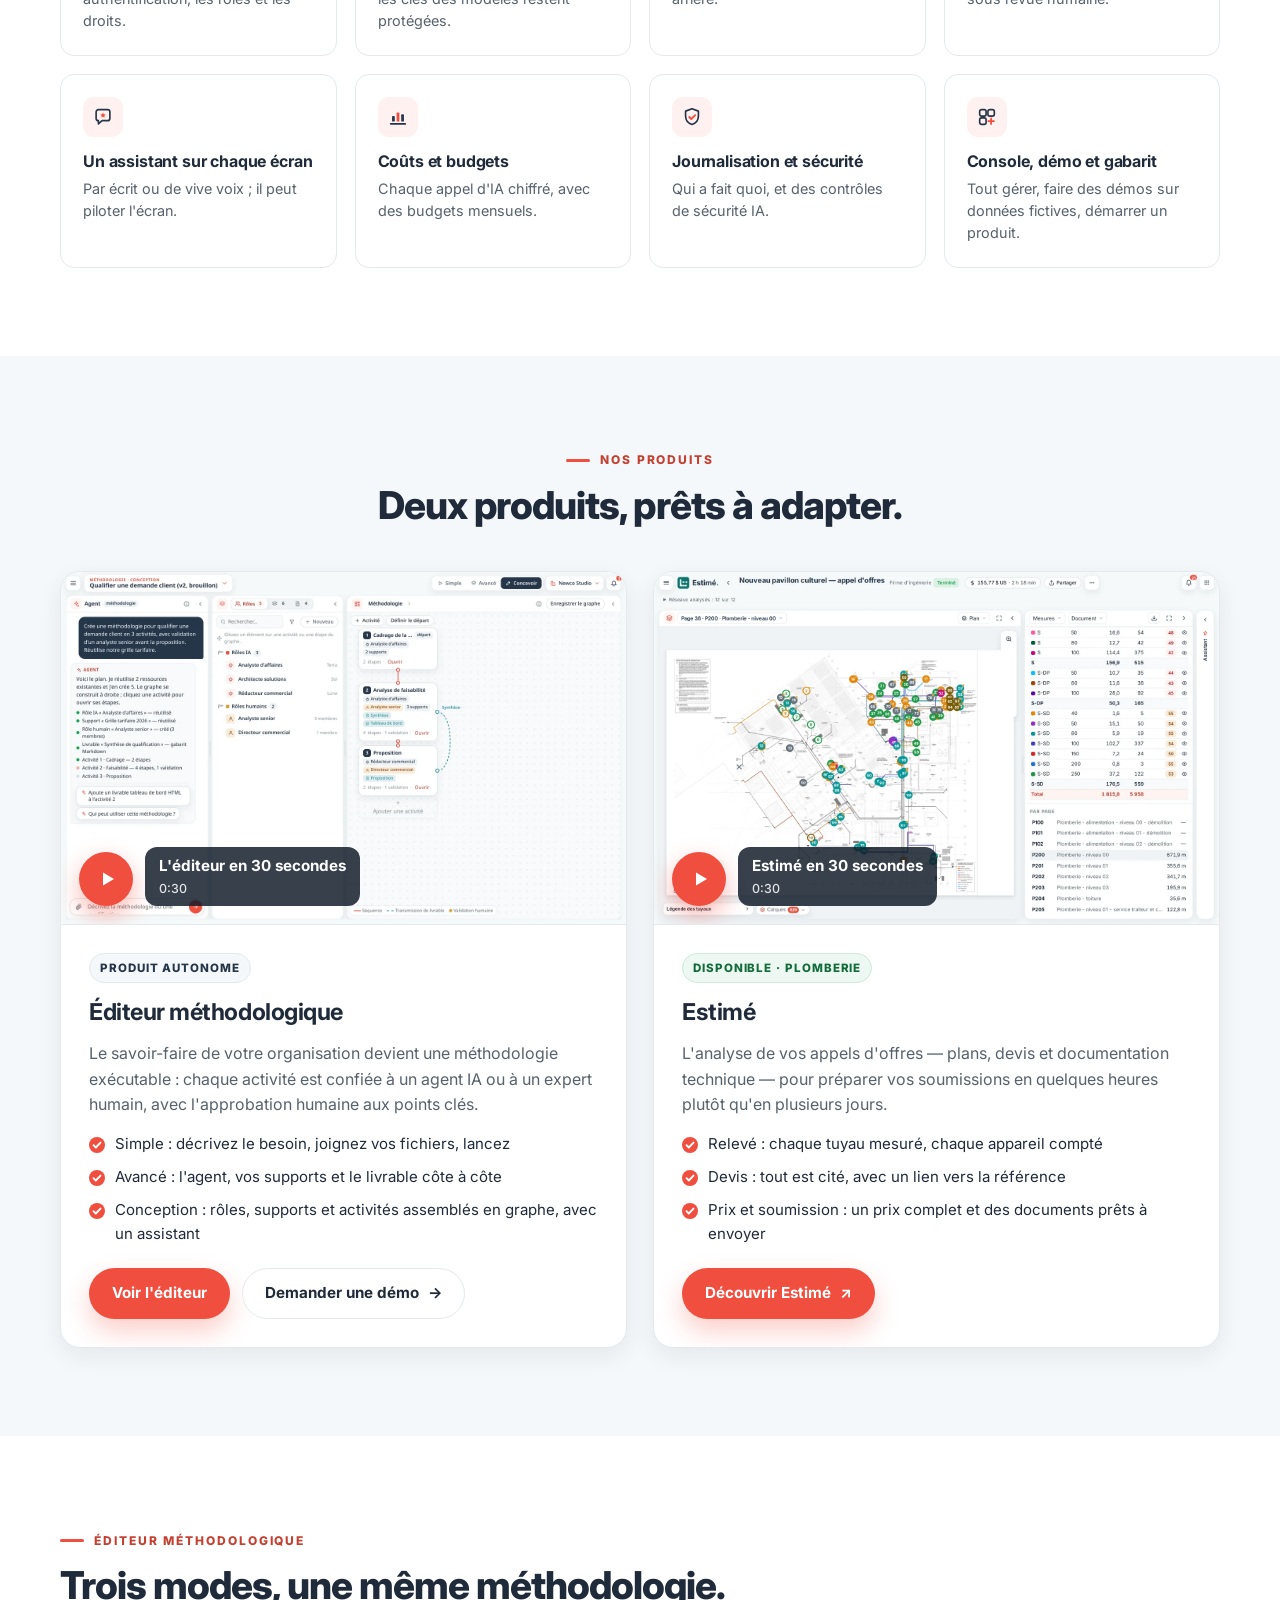
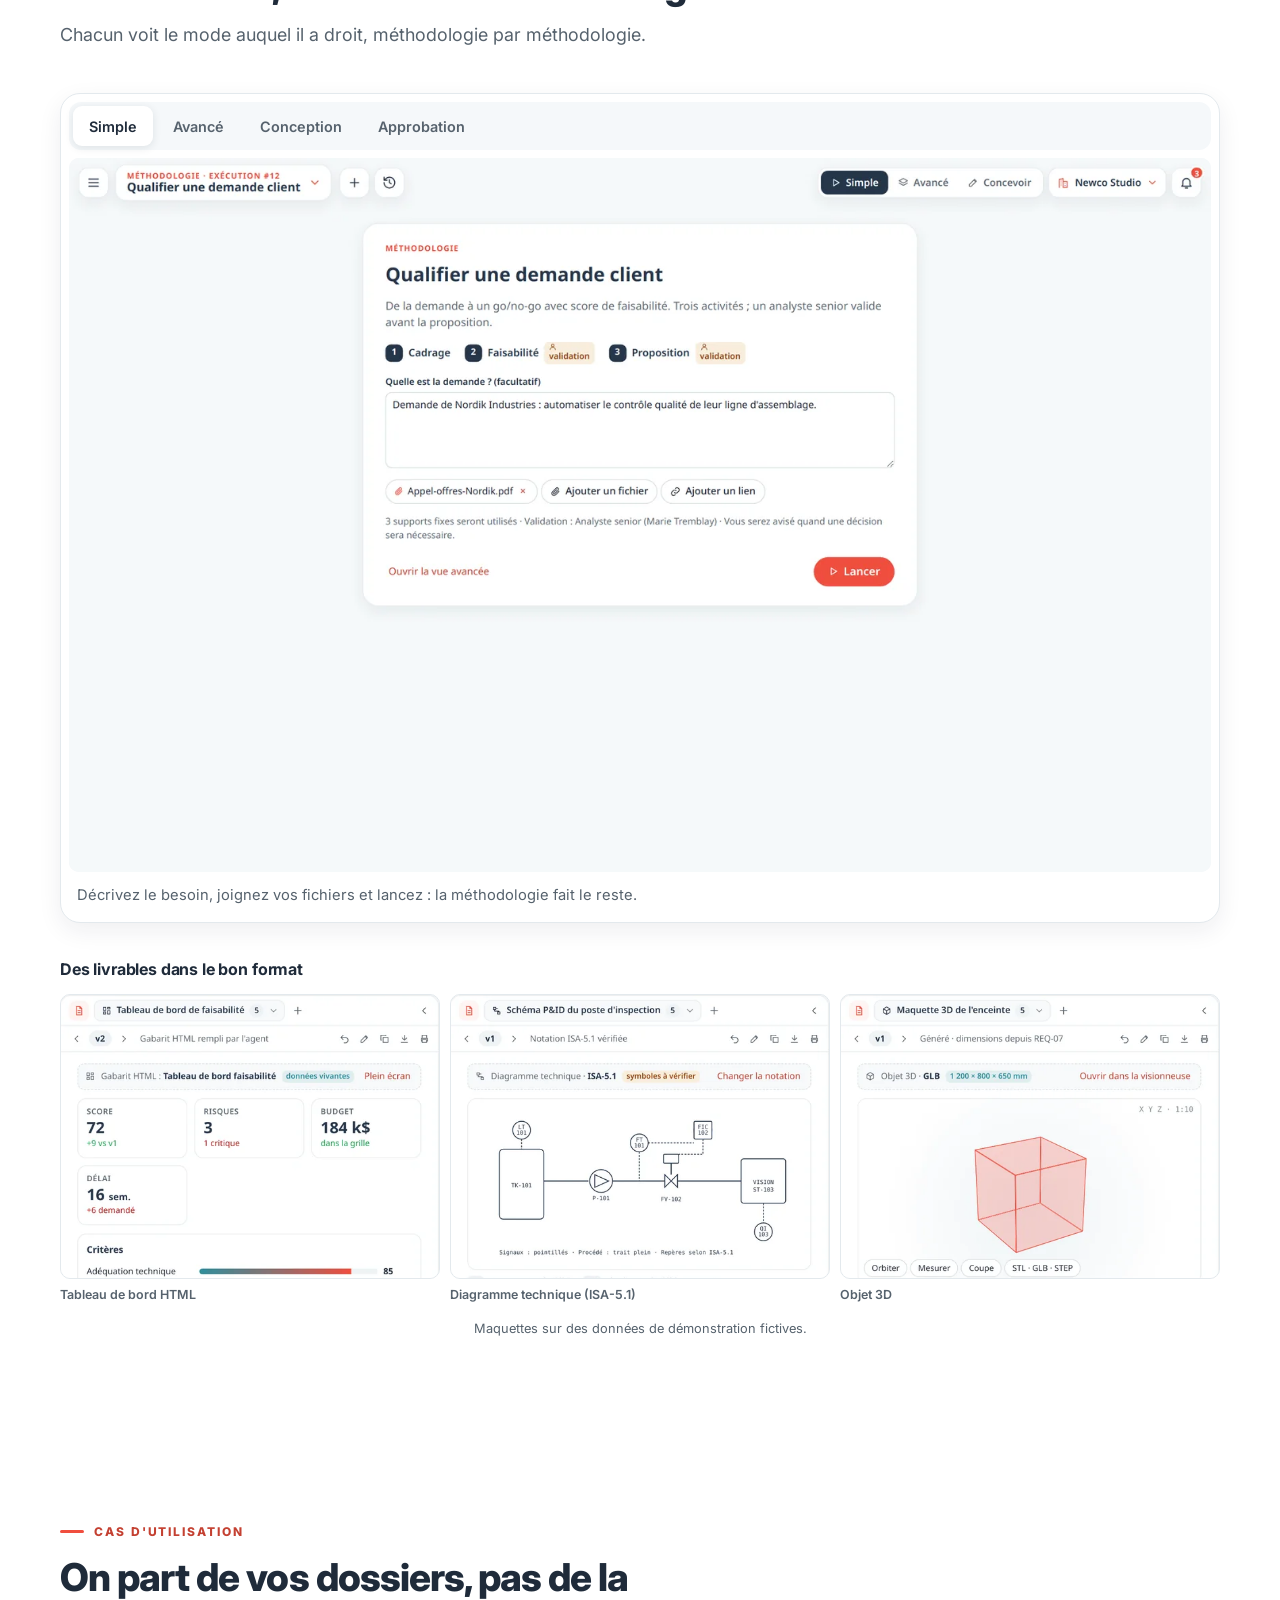
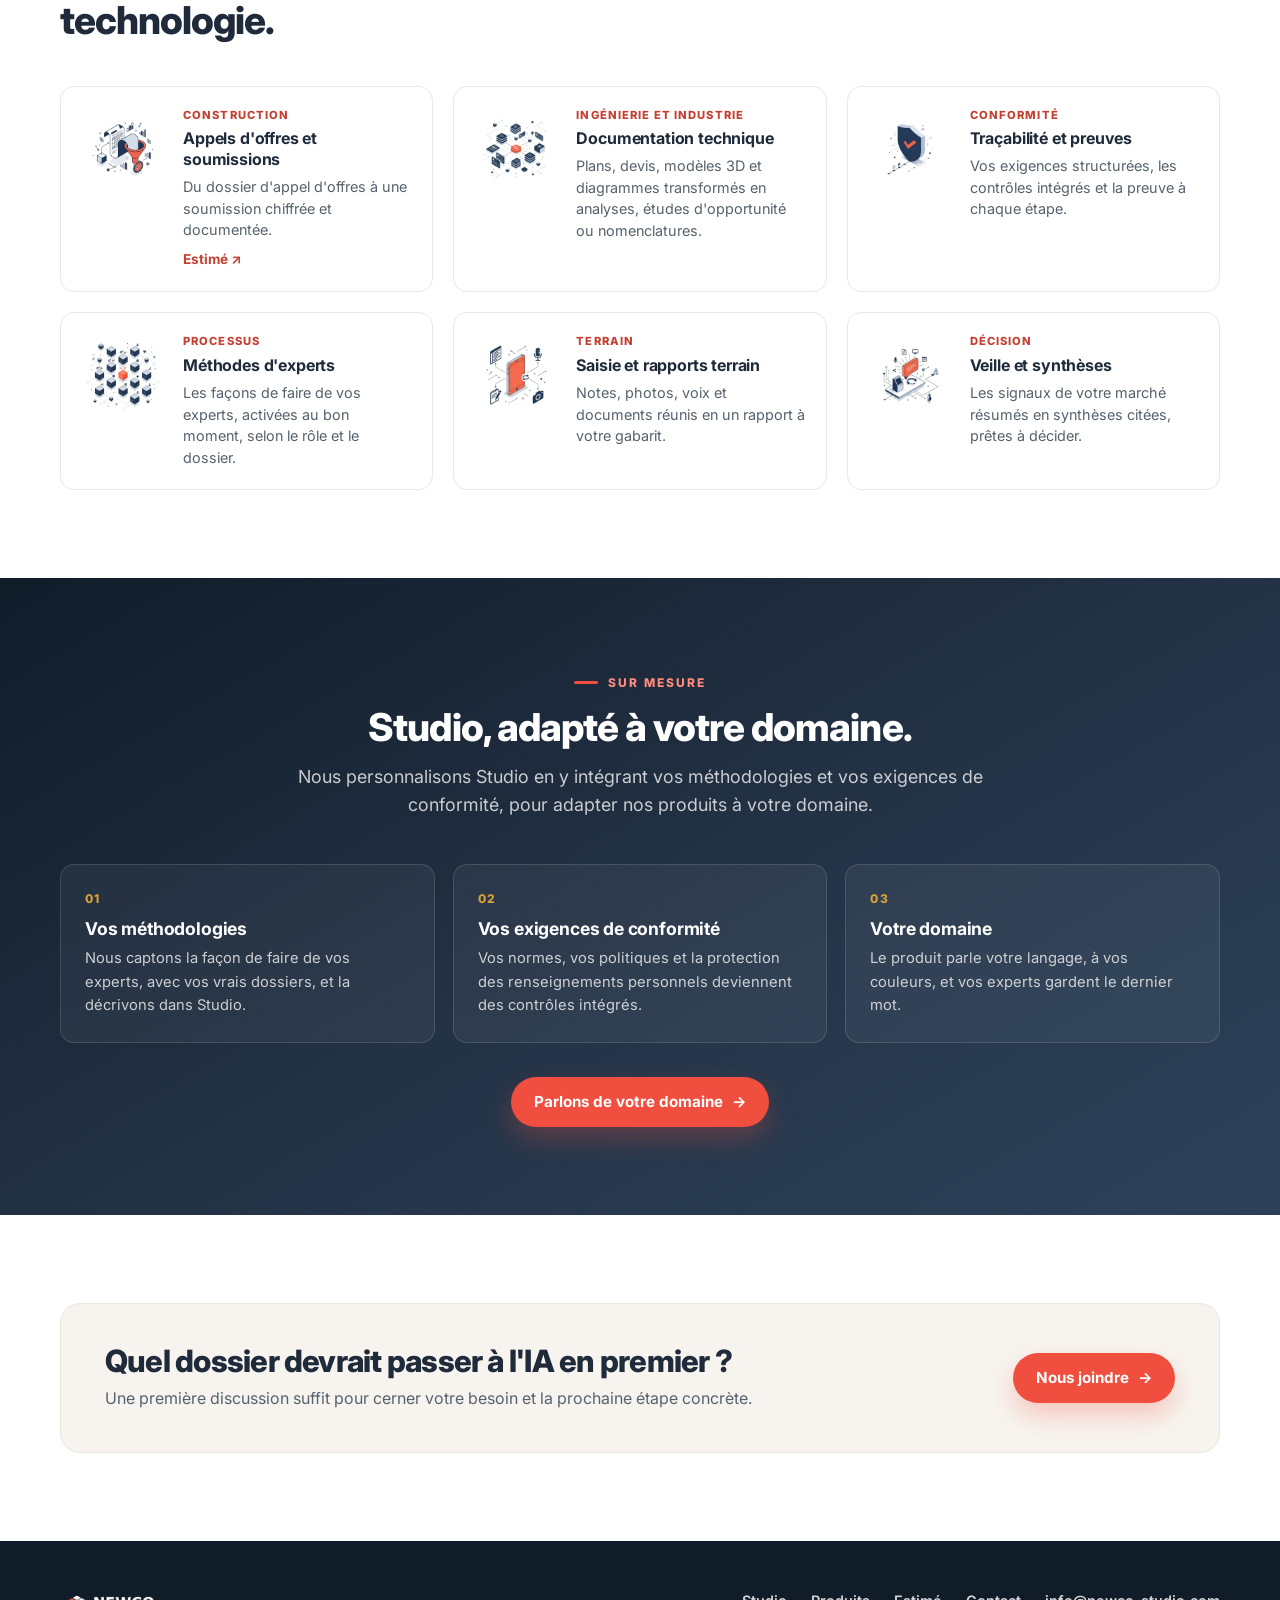
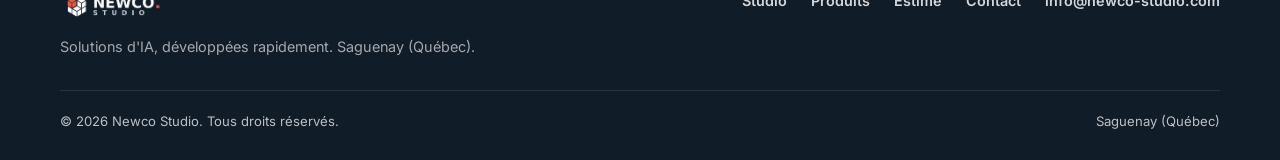
==== commit 6ba52582: "fix: keep the methodology editor off the Studio diagram - The editor is a standalone application: re" ====
--- a/index.html
+++ b/index.html
@@ -90,11 +90,11 @@
       <p class="lead"><span class="fr">Ce que chaque produit d'IA doit avoir est déjà là. Un nouveau produit part d'un gabarit et se concentre sur votre métier : c'est ce qui nous rend rapides.</span><span class="en">What every AI product needs is already there. A new product starts from a template and focuses on your field: that is what makes us fast.</span></p>
     </div>
     <figure class="stack reveal" aria-labelledby="stack-cap">
-      <figcaption id="stack-cap" class="visually-hidden"><span class="fr">Schéma : les produits Estimé, l'éditeur méthodologique et votre produit reposent sur la plateforme Studio, qui fournit la connexion, les organisations et droits, les agents IA sécurisés, les coûts et budgets, les connaissances et le journal d'activité ; chaque nouveau produit part du gabarit d'application.</span><span class="en">Diagram: the products Estimate, the methodology editor and your product sit on the Studio platform, which provides sign-in, organisations and rights, secure AI agents, costs and budgets, knowledge and the activity log; every new product starts from the app template.</span></figcaption>
+      <figcaption id="stack-cap" class="visually-hidden"><span class="fr">Schéma : Estimé, votre produit et votre prochain produit reposent sur la plateforme Studio, qui fournit la connexion, les organisations et droits, les agents IA sécurisés, les coûts et budgets, les connaissances et le journal d'activité ; chaque nouveau produit part du gabarit d'application.</span><span class="en">Diagram: Estimate, your product and your next product sit on the Studio platform, which provides sign-in, organisations and rights, secure AI agents, costs and budgets, knowledge and the activity log; every new product starts from the app template.</span></figcaption>
       <ul class="stack-products" aria-hidden="true">
         <li class="sp"><svg viewBox="0 0 64 64" aria-hidden="true"><rect width="64" height="64" rx="14" fill="#0f766e"/><path fill="#fff" d="M12 12h10v29h30v10H12Z"/><path d="M31 27H50" stroke="#fff" stroke-width="5" stroke-linecap="round"/><circle cx="31" cy="27" r="5.5" fill="#fff"/><circle cx="50" cy="27" r="5.5" fill="#fff"/></svg><span><b><span class="fr">Estimé</span><span class="en">Estimate</span></b><small><span class="fr">Analyse d'appels d'offres</span><span class="en">Tender analysis</span></small></span></li>
-        <li class="sp"><svg viewBox="0 0 64 64" aria-hidden="true"><rect width="64" height="64" rx="14" fill="#F04E3E"/><g fill="none" stroke="#fff" stroke-width="4" stroke-linecap="round"><path d="M22 20v24M22 32h20M42 20v24"/></g><g fill="#fff"><circle cx="22" cy="18" r="6"/><circle cx="42" cy="18" r="6"/><circle cx="22" cy="46" r="6"/><circle cx="42" cy="46" r="6"/></g></svg><span><b><span class="fr">Éditeur méthodologique</span><span class="en">Methodology editor</span></b><small><span class="fr">Méthodologies exécutables</span><span class="en">Executable methodologies</span></small></span></li>
         <li class="sp dashed"><svg viewBox="0 0 64 64" aria-hidden="true"><rect x="2" y="2" width="60" height="60" rx="13" fill="none" stroke="#9aa8b3" stroke-width="3" stroke-dasharray="6 5"/><path d="M32 20v24M20 32h24" stroke="#26364A" stroke-width="4.5" stroke-linecap="round"/></svg><span><b><span class="fr">Votre produit</span><span class="en">Your product</span></b><small><span class="fr">À partir du gabarit</span><span class="en">From the template</span></small></span></li>
+        <li class="sp dashed"><svg viewBox="0 0 64 64" aria-hidden="true"><rect x="2" y="2" width="60" height="60" rx="13" fill="none" stroke="#9aa8b3" stroke-width="3" stroke-dasharray="6 5"/><path d="M32 20v24M20 32h24" stroke="#26364A" stroke-width="4.5" stroke-linecap="round"/></svg><span><b><span class="fr">Votre prochain produit</span><span class="en">Your next product</span></b><small><span class="fr">À partir du gabarit</span><span class="en">From the template</span></small></span></li>
       </ul>
       <div class="stack-links" aria-hidden="true"><i></i><i></i><i></i></div>
       <div class="stack-platform" aria-hidden="true">
@@ -178,7 +178,7 @@
           </button>
         </figure>
         <div class="prod-body">
-          <span class="tag"><span class="fr">Méthodologies exécutables</span><span class="en">Executable methodologies</span></span>
+          <span class="tag"><span class="fr">Produit autonome</span><span class="en">Standalone product</span></span>
           <h3><span class="fr">Éditeur méthodologique</span><span class="en">Methodology editor</span></h3>
           <p><span class="fr">Le savoir-faire de votre organisation devient une méthodologie exécutable : chaque activité est confiée à un agent IA ou à un expert humain, avec l'approbation humaine aux points clés.</span><span class="en">Your organisation's know-how becomes an executable methodology: each activity goes to an AI agent or a human expert, with human approval at key points.</span></p>
           <ul class="checks">
--- a/styles.css
+++ b/styles.css
@@ -113,7 +113,7 @@
 .stack-links{display:grid;grid-template-columns:repeat(3,1fr);gap:16px;height:30px}
 .stack-links i{position:relative}
 .stack-links i::before{content:"";position:absolute;left:50%;top:0;bottom:0;border-left:2px solid var(--mist)}
-.stack-links i:last-child::before{border-left-style:dashed}
+.stack-links i:nth-child(n+2)::before{border-left-style:dashed}
 .stack-platform{background:linear-gradient(150deg,var(--navy-darker),var(--navy) 70%,#2c4159);border-radius:var(--radius);padding:22px 24px 24px;color:#fff;box-shadow:var(--shadow)}
 .pl-head{display:flex;align-items:center;justify-content:space-between;gap:12px;margin-bottom:16px}
 .pl-head img{height:30px;width:auto}
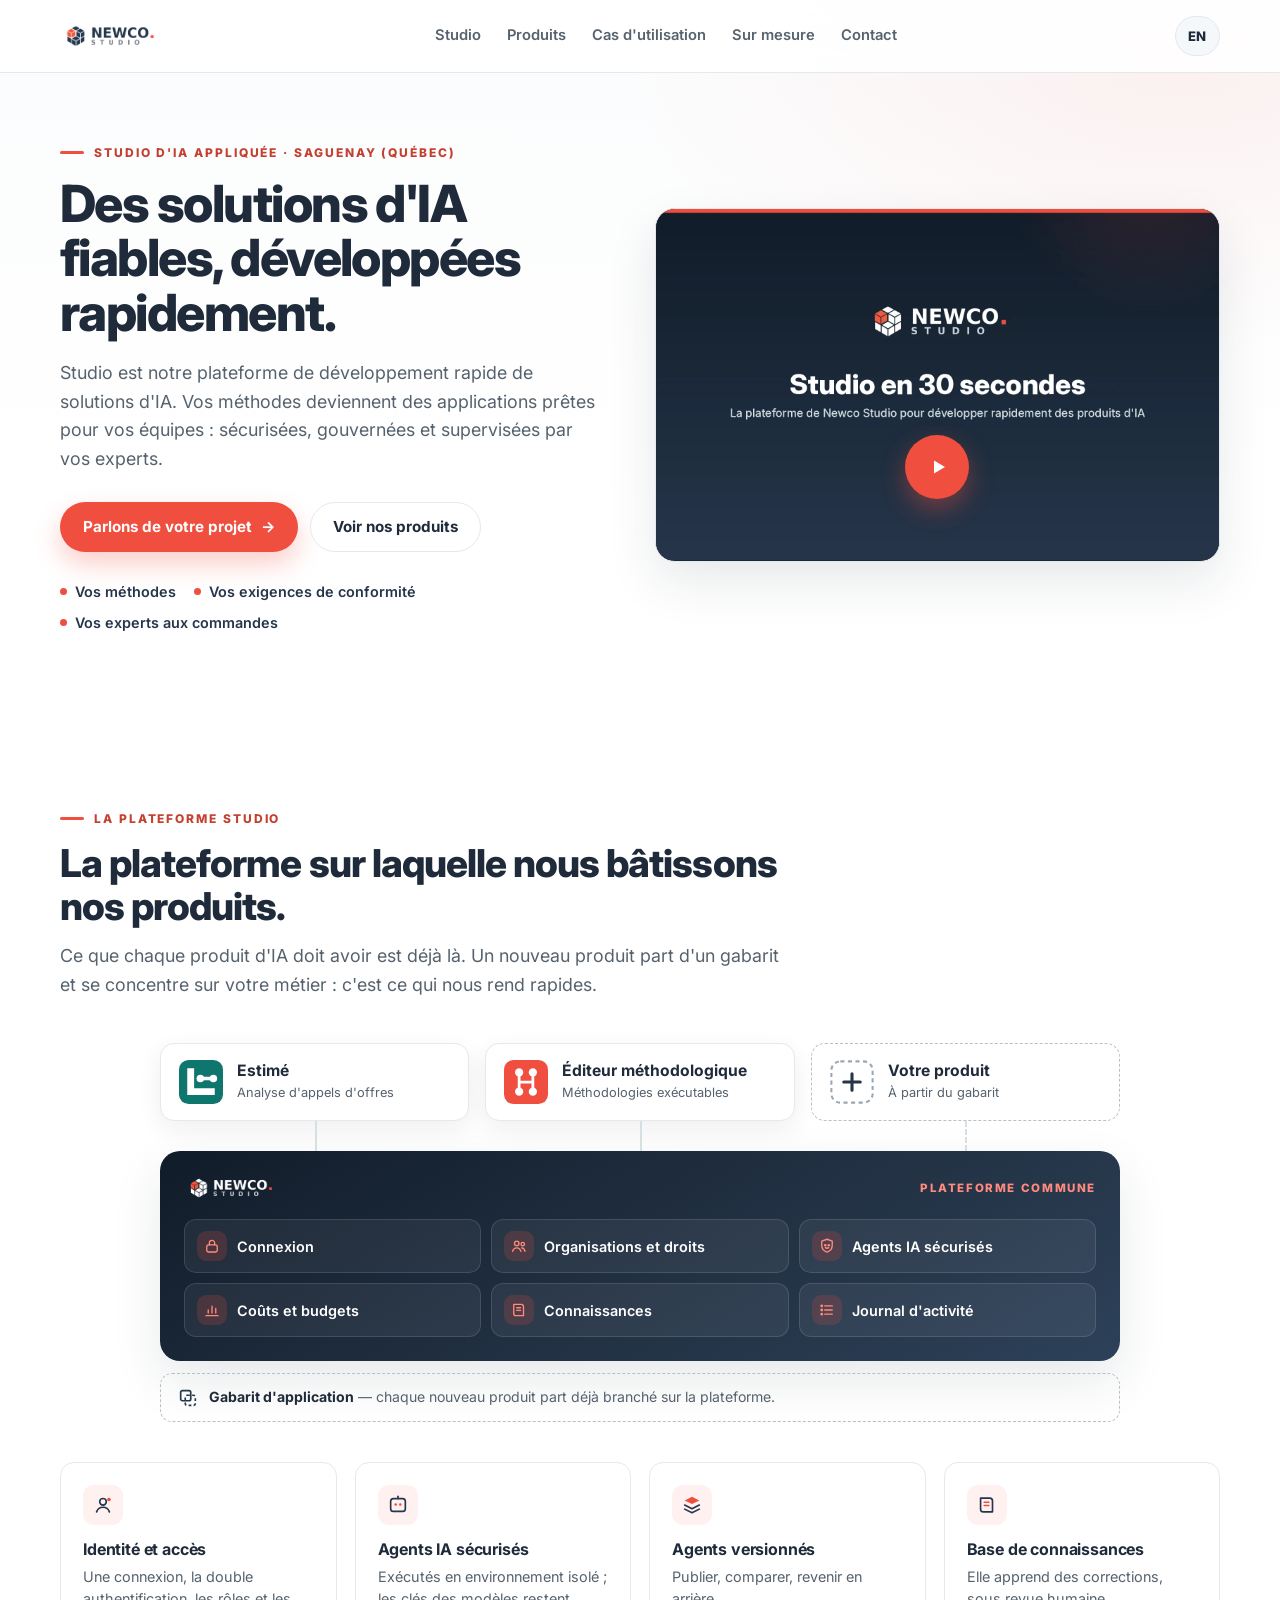
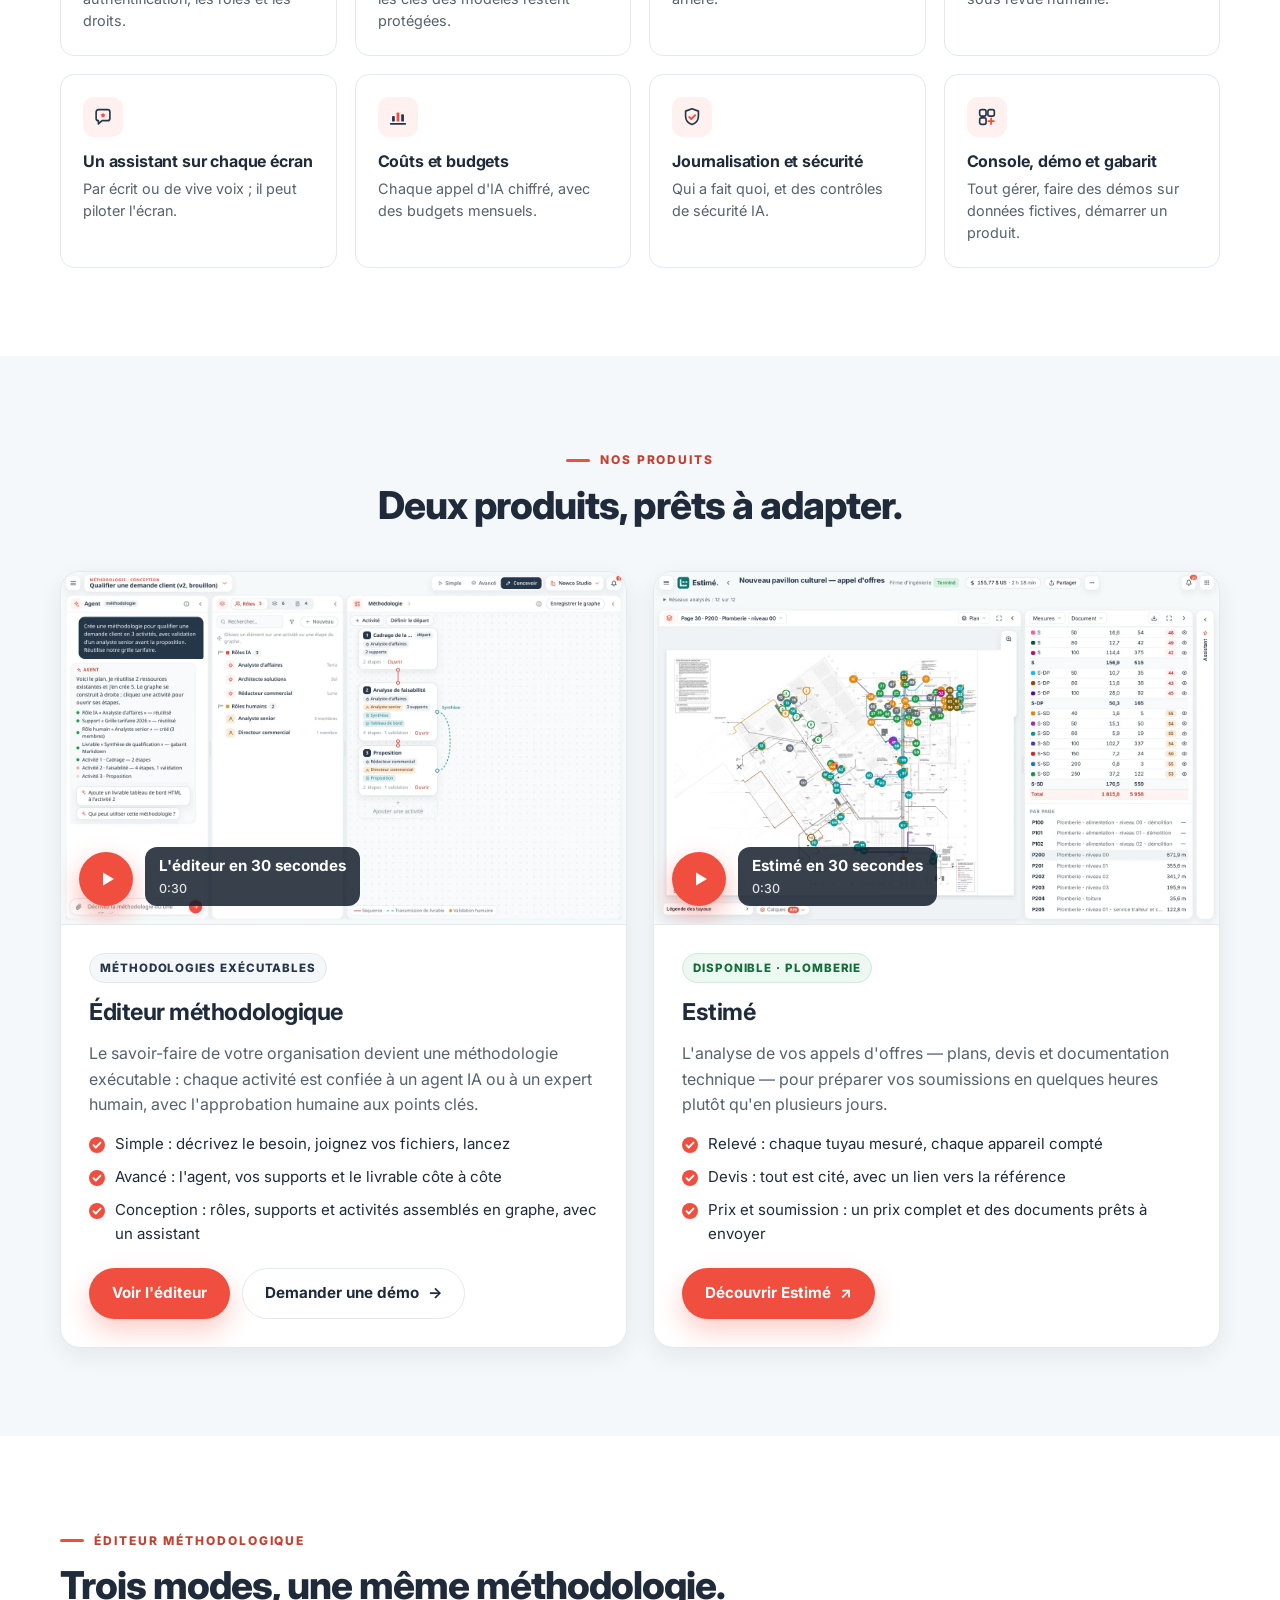
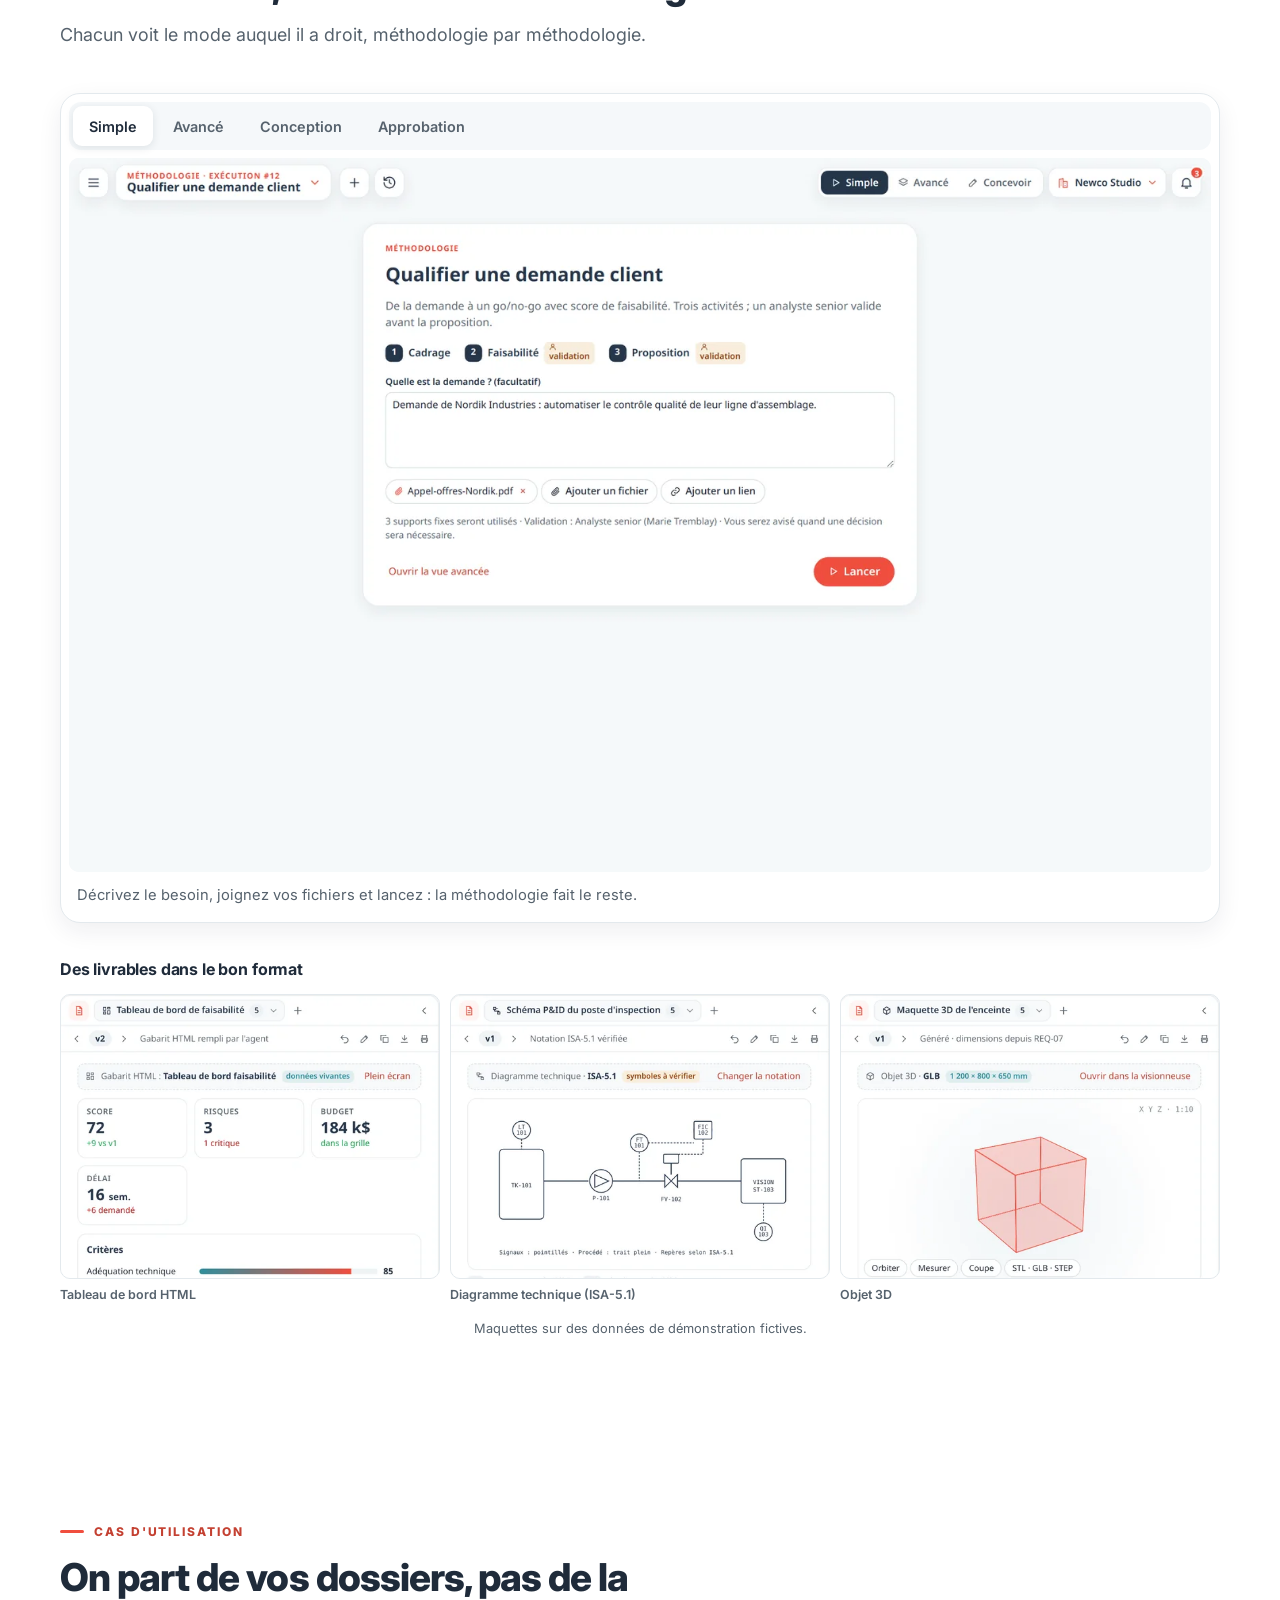
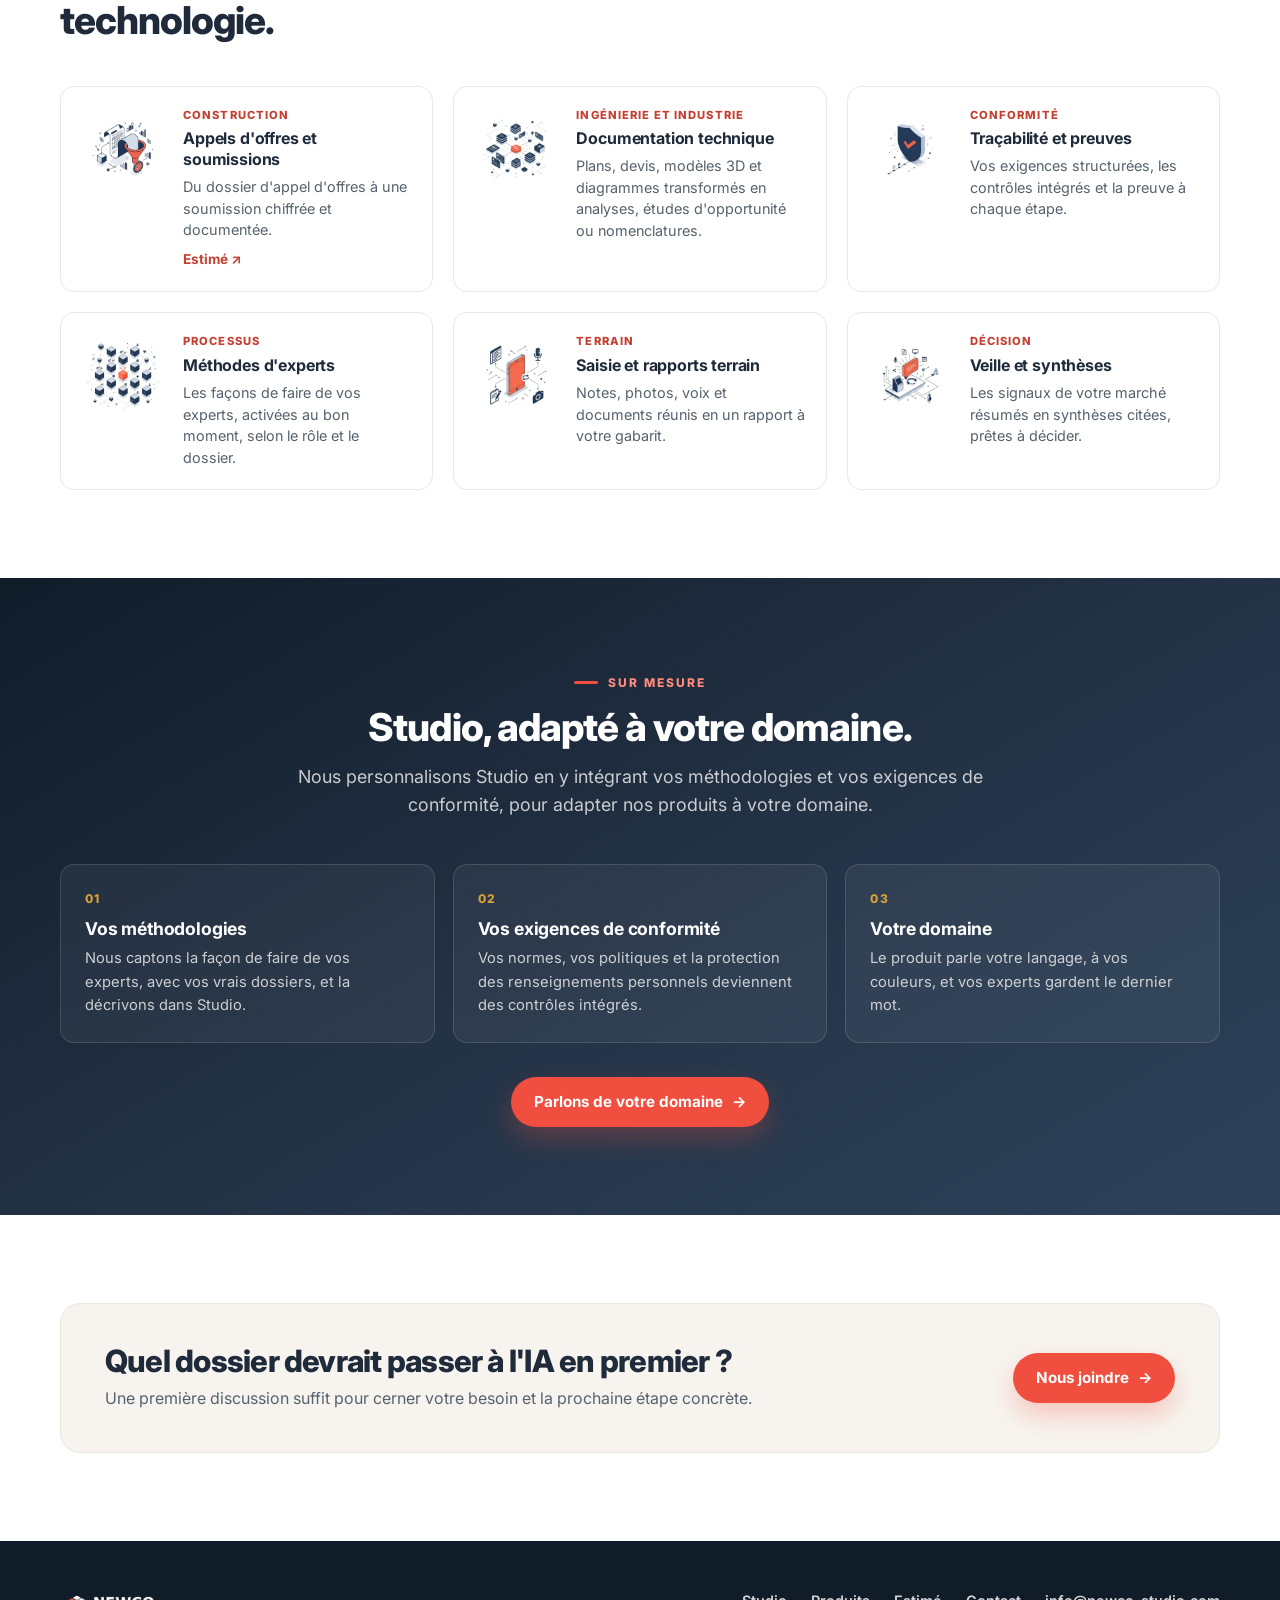
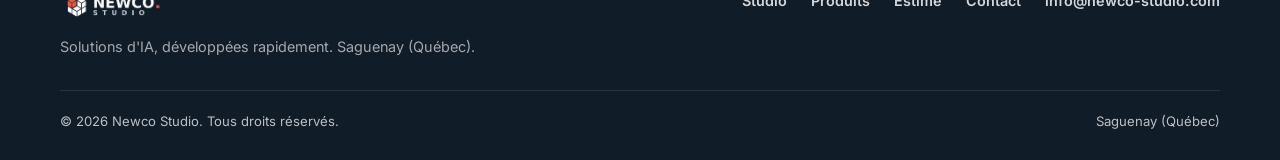
==== commit ecc1e498: "revert: put the methodology editor back on the Studio diagram The methodology editor now runs on Stu" ====
--- a/index.html
+++ b/index.html
@@ -90,11 +90,11 @@
       <p class="lead"><span class="fr">Ce que chaque produit d'IA doit avoir est déjà là. Un nouveau produit part d'un gabarit et se concentre sur votre métier : c'est ce qui nous rend rapides.</span><span class="en">What every AI product needs is already there. A new product starts from a template and focuses on your field: that is what makes us fast.</span></p>
     </div>
     <figure class="stack reveal" aria-labelledby="stack-cap">
-      <figcaption id="stack-cap" class="visually-hidden"><span class="fr">Schéma : Estimé, votre produit et votre prochain produit reposent sur la plateforme Studio, qui fournit la connexion, les organisations et droits, les agents IA sécurisés, les coûts et budgets, les connaissances et le journal d'activité ; chaque nouveau produit part du gabarit d'application.</span><span class="en">Diagram: Estimate, your product and your next product sit on the Studio platform, which provides sign-in, organisations and rights, secure AI agents, costs and budgets, knowledge and the activity log; every new product starts from the app template.</span></figcaption>
+      <figcaption id="stack-cap" class="visually-hidden"><span class="fr">Schéma : les produits Estimé, l'éditeur méthodologique et votre produit reposent sur la plateforme Studio, qui fournit la connexion, les organisations et droits, les agents IA sécurisés, les coûts et budgets, les connaissances et le journal d'activité ; chaque nouveau produit part du gabarit d'application.</span><span class="en">Diagram: the products Estimate, the methodology editor and your product sit on the Studio platform, which provides sign-in, organisations and rights, secure AI agents, costs and budgets, knowledge and the activity log; every new product starts from the app template.</span></figcaption>
       <ul class="stack-products" aria-hidden="true">
         <li class="sp"><svg viewBox="0 0 64 64" aria-hidden="true"><rect width="64" height="64" rx="14" fill="#0f766e"/><path fill="#fff" d="M12 12h10v29h30v10H12Z"/><path d="M31 27H50" stroke="#fff" stroke-width="5" stroke-linecap="round"/><circle cx="31" cy="27" r="5.5" fill="#fff"/><circle cx="50" cy="27" r="5.5" fill="#fff"/></svg><span><b><span class="fr">Estimé</span><span class="en">Estimate</span></b><small><span class="fr">Analyse d'appels d'offres</span><span class="en">Tender analysis</span></small></span></li>
+        <li class="sp"><svg viewBox="0 0 64 64" aria-hidden="true"><rect width="64" height="64" rx="14" fill="#F04E3E"/><g fill="none" stroke="#fff" stroke-width="4" stroke-linecap="round"><path d="M22 20v24M22 32h20M42 20v24"/></g><g fill="#fff"><circle cx="22" cy="18" r="6"/><circle cx="42" cy="18" r="6"/><circle cx="22" cy="46" r="6"/><circle cx="42" cy="46" r="6"/></g></svg><span><b><span class="fr">Éditeur méthodologique</span><span class="en">Methodology editor</span></b><small><span class="fr">Méthodologies exécutables</span><span class="en">Executable methodologies</span></small></span></li>
         <li class="sp dashed"><svg viewBox="0 0 64 64" aria-hidden="true"><rect x="2" y="2" width="60" height="60" rx="13" fill="none" stroke="#9aa8b3" stroke-width="3" stroke-dasharray="6 5"/><path d="M32 20v24M20 32h24" stroke="#26364A" stroke-width="4.5" stroke-linecap="round"/></svg><span><b><span class="fr">Votre produit</span><span class="en">Your product</span></b><small><span class="fr">À partir du gabarit</span><span class="en">From the template</span></small></span></li>
-        <li class="sp dashed"><svg viewBox="0 0 64 64" aria-hidden="true"><rect x="2" y="2" width="60" height="60" rx="13" fill="none" stroke="#9aa8b3" stroke-width="3" stroke-dasharray="6 5"/><path d="M32 20v24M20 32h24" stroke="#26364A" stroke-width="4.5" stroke-linecap="round"/></svg><span><b><span class="fr">Votre prochain produit</span><span class="en">Your next product</span></b><small><span class="fr">À partir du gabarit</span><span class="en">From the template</span></small></span></li>
       </ul>
       <div class="stack-links" aria-hidden="true"><i></i><i></i><i></i></div>
       <div class="stack-platform" aria-hidden="true">
@@ -178,7 +178,7 @@
           </button>
         </figure>
         <div class="prod-body">
-          <span class="tag"><span class="fr">Produit autonome</span><span class="en">Standalone product</span></span>
+          <span class="tag"><span class="fr">Méthodologies exécutables</span><span class="en">Executable methodologies</span></span>
           <h3><span class="fr">Éditeur méthodologique</span><span class="en">Methodology editor</span></h3>
           <p><span class="fr">Le savoir-faire de votre organisation devient une méthodologie exécutable : chaque activité est confiée à un agent IA ou à un expert humain, avec l'approbation humaine aux points clés.</span><span class="en">Your organisation's know-how becomes an executable methodology: each activity goes to an AI agent or a human expert, with human approval at key points.</span></p>
           <ul class="checks">
--- a/styles.css
+++ b/styles.css
@@ -113,7 +113,7 @@
 .stack-links{display:grid;grid-template-columns:repeat(3,1fr);gap:16px;height:30px}
 .stack-links i{position:relative}
 .stack-links i::before{content:"";position:absolute;left:50%;top:0;bottom:0;border-left:2px solid var(--mist)}
-.stack-links i:nth-child(n+2)::before{border-left-style:dashed}
+.stack-links i:last-child::before{border-left-style:dashed}
 .stack-platform{background:linear-gradient(150deg,var(--navy-darker),var(--navy) 70%,#2c4159);border-radius:var(--radius);padding:22px 24px 24px;color:#fff;box-shadow:var(--shadow)}
 .pl-head{display:flex;align-items:center;justify-content:space-between;gap:12px;margin-bottom:16px}
 .pl-head img{height:30px;width:auto}
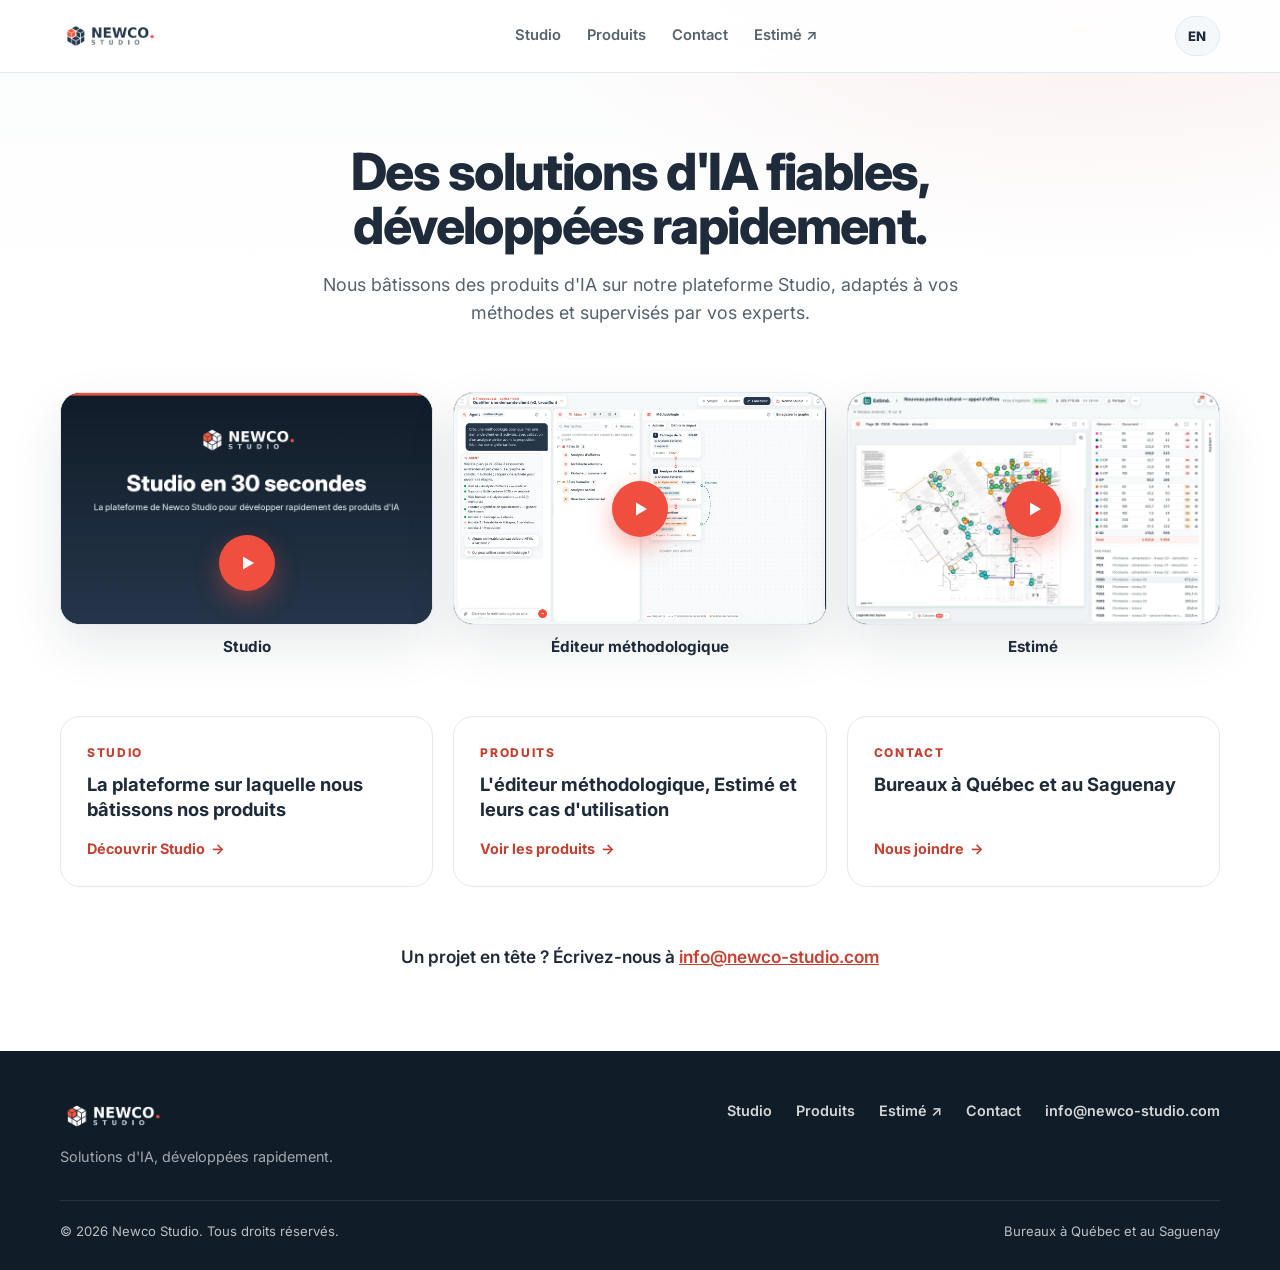
==== commit a3a5f4e9: "feat: split the site into home, Studio, products and contact pages - Home is short: one line and one" ====
--- a/index.html
+++ b/index.html
@@ -4,14 +4,14 @@
 <meta charset="utf-8">
 <meta name="viewport" content="width=device-width, initial-scale=1">
 <title>Newco Studio — Solutions d'IA développées rapidement</title>
-<meta name="description" content="Newco Studio développe rapidement des solutions d'IA fiables sur sa plateforme Studio. Produits : l'éditeur méthodologique et Estimé, l'analyse d'appels d'offres." data-i18n="content" data-content-en="Newco Studio builds reliable AI solutions fast on its Studio platform. Products: the methodology editor and Estimate, tender analysis.">
+<meta name="description" content="Newco Studio développe rapidement des solutions d'IA fiables sur sa plateforme Studio : l'éditeur méthodologique et Estimé." data-i18n="content" data-content-en="Newco Studio builds reliable AI solutions fast on its Studio platform: the methodology editor and Estimate.">
 <meta name="theme-color" content="#26364A">
 <link rel="icon" type="image/png" sizes="32x32" href="images/favicon-32.png">
 <link rel="apple-touch-icon" sizes="180x180" href="images/favicon-180.png">
 <meta property="og:type" content="website">
 <meta property="og:site_name" content="Newco Studio">
 <meta property="og:title" content="Newco Studio — Solutions d'IA développées rapidement">
-<meta property="og:description" content="Studio, notre plateforme de développement rapide de solutions d'IA, et nos produits : l'éditeur méthodologique et Estimé.">
+<meta property="og:description" content="Newco Studio développe rapidement des solutions d'IA fiables sur sa plateforme Studio : l'éditeur méthodologique et Estimé.">
 <meta property="og:image" content="images/og-image.jpg">
 <meta property="og:image:width" content="1200">
 <meta property="og:image:height" content="630">
@@ -30,11 +30,10 @@
   <div class="wrap nav-in">
     <a class="brand" href="index.html"><img src="images/logo-wordmark.png" alt="Newco Studio" width="931" height="306"></a>
     <nav class="nav-links" id="navLinks" aria-label="Principale" data-i18n="aria-label" data-aria-label-en="Main">
-      <a href="#studio">Studio</a>
-      <a href="#products"><span class="fr">Produits</span><span class="en">Products</span></a>
-      <a href="#use-cases"><span class="fr">Cas d'utilisation</span><span class="en">Use cases</span></a>
-      <a href="#custom"><span class="fr">Sur mesure</span><span class="en">Tailored</span></a>
+      <a href="studio.html">Studio</a>
+      <a href="produits.html"><span class="fr">Produits</span><span class="en">Products</span></a>
       <a href="contact.html">Contact</a>
+      <a class="ext" data-ext="ESTIME_URL" href="produits.html#estime"><span class="fr">Estimé </span><span class="en">Estimate </span></a>
     </nav>
     <div class="nav-right">
       <button class="lang" id="langBtn" type="button" lang="en" aria-label="English version">EN</button>
@@ -45,27 +44,17 @@
 
 <main id="main">
 
-<!-- HERO: Studio -->
-<section class="hero">
-  <div class="wrap hero-grid">
-    <div>
-      <div class="eyebrow"><span class="fr">Studio d'IA appliquée · Saguenay (Québec)</span><span class="en">Applied AI studio · Saguenay, Quebec</span></div>
-      <h1><span class="fr">Des solutions d'IA fiables, développées rapidement.</span><span class="en">Reliable AI solutions, built fast.</span></h1>
-      <p class="lead">
-        <span class="fr">Studio est notre plateforme de développement rapide de solutions d'IA. Vos méthodes deviennent des applications prêtes pour vos équipes : sécurisées, gouvernées et supervisées par vos experts.</span>
-        <span class="en">Studio is our platform for building AI solutions fast. Your methods become applications your teams can use: secure, governed and supervised by your experts.</span>
-      </p>
-      <div class="actions">
-        <a class="btn btn-primary arrow" href="contact.html"><span class="fr">Parlons de votre projet</span><span class="en">Let's talk about your project</span></a>
-        <a class="btn btn-ghost" href="#products"><span class="fr">Voir nos produits</span><span class="en">See our products</span></a>
-      </div>
-      <ul class="hero-points">
-        <li><span class="fr">Vos méthodes</span><span class="en">Your methods</span></li>
-        <li><span class="fr">Vos exigences de conformité</span><span class="en">Your compliance requirements</span></li>
-        <li><span class="fr">Vos experts aux commandes</span><span class="en">Your experts in control</span></li>
-      </ul>
-    </div>
-    <figure class="vid brand" data-video-fr="videos/studio-30s-fr.mp4" data-video-en="videos/studio-30s-en.mp4">
+<section class="home-hero">
+  <div class="wrap">
+    <h1><span class="fr">Des solutions d'IA fiables, développées rapidement.</span><span class="en">Reliable AI solutions, built fast.</span></h1>
+    <p class="lead"><span class="fr">Nous bâtissons des produits d'IA sur notre plateforme Studio, adaptés à vos méthodes et supervisés par vos experts.</span><span class="en">We build AI products on our Studio platform, adapted to your methods and supervised by your experts.</span></p>
+  </div>
+</section>
+
+<section class="home-videos" aria-label="Vidéos de 30 secondes" data-i18n="aria-label" data-aria-label-en="30-second videos">
+  <div class="wrap vgrid">
+      <figure class="vcard reveal">
+        <figure class="vid brand" data-video-fr="videos/studio-30s-fr.mp4" data-video-en="videos/studio-30s-en.mp4">
       <video preload="none" playsinline controls width="1600" height="1000"
         poster="images/shots/studio-poster-fr.webp" data-poster-en="images/shots/studio-poster-en.webp"
         aria-label="Vidéo : Studio en 30 secondes" data-aria-label-en="Video: Studio in 30 seconds" data-i18n="poster aria-label">
@@ -78,92 +67,9 @@
           <small class="when-soon"><span class="fr">Vidéo bientôt disponible</span><span class="en">Video coming soon</span></small></span>
       </button>
     </figure>
-  </div>
-</section>
-
-<!-- STUDIO -->
-<section id="studio">
-  <div class="wrap">
-    <div class="head reveal">
-      <div class="eyebrow"><span class="fr">La plateforme Studio</span><span class="en">The Studio platform</span></div>
-      <h2><span class="fr">La plateforme sur laquelle nous bâtissons nos produits.</span><span class="en">The platform we build our products on.</span></h2>
-      <p class="lead"><span class="fr">Ce que chaque produit d'IA doit avoir est déjà là. Un nouveau produit part d'un gabarit et se concentre sur votre métier : c'est ce qui nous rend rapides.</span><span class="en">What every AI product needs is already there. A new product starts from a template and focuses on your field: that is what makes us fast.</span></p>
-    </div>
-    <figure class="stack reveal" aria-labelledby="stack-cap">
-      <figcaption id="stack-cap" class="visually-hidden"><span class="fr">Schéma : les produits Estimé, l'éditeur méthodologique et votre produit reposent sur la plateforme Studio, qui fournit la connexion, les organisations et droits, les agents IA sécurisés, les coûts et budgets, les connaissances et le journal d'activité ; chaque nouveau produit part du gabarit d'application.</span><span class="en">Diagram: the products Estimate, the methodology editor and your product sit on the Studio platform, which provides sign-in, organisations and rights, secure AI agents, costs and budgets, knowledge and the activity log; every new product starts from the app template.</span></figcaption>
-      <ul class="stack-products" aria-hidden="true">
-        <li class="sp"><svg viewBox="0 0 64 64" aria-hidden="true"><rect width="64" height="64" rx="14" fill="#0f766e"/><path fill="#fff" d="M12 12h10v29h30v10H12Z"/><path d="M31 27H50" stroke="#fff" stroke-width="5" stroke-linecap="round"/><circle cx="31" cy="27" r="5.5" fill="#fff"/><circle cx="50" cy="27" r="5.5" fill="#fff"/></svg><span><b><span class="fr">Estimé</span><span class="en">Estimate</span></b><small><span class="fr">Analyse d'appels d'offres</span><span class="en">Tender analysis</span></small></span></li>
-        <li class="sp"><svg viewBox="0 0 64 64" aria-hidden="true"><rect width="64" height="64" rx="14" fill="#F04E3E"/><g fill="none" stroke="#fff" stroke-width="4" stroke-linecap="round"><path d="M22 20v24M22 32h20M42 20v24"/></g><g fill="#fff"><circle cx="22" cy="18" r="6"/><circle cx="42" cy="18" r="6"/><circle cx="22" cy="46" r="6"/><circle cx="42" cy="46" r="6"/></g></svg><span><b><span class="fr">Éditeur méthodologique</span><span class="en">Methodology editor</span></b><small><span class="fr">Méthodologies exécutables</span><span class="en">Executable methodologies</span></small></span></li>
-        <li class="sp dashed"><svg viewBox="0 0 64 64" aria-hidden="true"><rect x="2" y="2" width="60" height="60" rx="13" fill="none" stroke="#9aa8b3" stroke-width="3" stroke-dasharray="6 5"/><path d="M32 20v24M20 32h24" stroke="#26364A" stroke-width="4.5" stroke-linecap="round"/></svg><span><b><span class="fr">Votre produit</span><span class="en">Your product</span></b><small><span class="fr">À partir du gabarit</span><span class="en">From the template</span></small></span></li>
-      </ul>
-      <div class="stack-links" aria-hidden="true"><i></i><i></i><i></i></div>
-      <div class="stack-platform" aria-hidden="true">
-        <div class="pl-head"><img src="images/logo-wordmark-white.png" alt="" width="931" height="306" loading="lazy"><span><span class="fr">Plateforme commune</span><span class="en">Shared platform</span></span></div>
-        <ul class="pl-grid">
-          <li><span class="pi" aria-hidden="true"><svg viewBox="0 0 24 24" fill="none" stroke="currentColor" stroke-width="1.8" stroke-linecap="round" stroke-linejoin="round"><rect x="5" y="10.5" width="14" height="9.5" rx="2.2"/><path d="M8.5 10.5V8a3.5 3.5 0 017 0v2.5"/></svg></span><span><span class="fr">Connexion</span><span class="en">Sign-in</span></span></li>
-          <li><span class="pi" aria-hidden="true"><svg viewBox="0 0 24 24" fill="none" stroke="currentColor" stroke-width="1.8" stroke-linecap="round" stroke-linejoin="round"><circle cx="9" cy="8.5" r="3"/><path d="M3.5 19c.9-3 3-4.5 5.5-4.5s4.6 1.5 5.5 4.5"/><circle cx="17" cy="9.5" r="2.3"/><path d="M15.5 14.6c2.2.2 3.8 1.6 4.5 4.4"/></svg></span><span><span class="fr">Organisations et droits</span><span class="en">Organisations and rights</span></span></li>
-          <li><span class="pi" aria-hidden="true"><svg viewBox="0 0 24 24" fill="none" stroke="currentColor" stroke-width="1.8" stroke-linecap="round" stroke-linejoin="round"><path d="M12 3l7 2.6v5.3c0 4.6-3 7.9-7 9.2-4-1.3-7-4.6-7-9.2V5.6L12 3z"/><circle cx="9.7" cy="11" r=".9" fill="currentColor"/><circle cx="14.3" cy="11" r=".9" fill="currentColor"/><path d="M9.8 14.2c1.3.9 3.1.9 4.4 0"/></svg></span><span><span class="fr">Agents IA sécurisés</span><span class="en">AI agents, run safely</span></span></li>
-          <li><span class="pi" aria-hidden="true"><svg viewBox="0 0 24 24" fill="none" stroke="currentColor" stroke-width="1.8" stroke-linecap="round"><path d="M4 19.5h16"/><path d="M7 16v-4M12 16V7M17 16v-6"/></svg></span><span><span class="fr">Coûts et budgets</span><span class="en">Costs and budgets</span></span></li>
-          <li><span class="pi" aria-hidden="true"><svg viewBox="0 0 24 24" fill="none" stroke="currentColor" stroke-width="1.8" stroke-linejoin="round"><path d="M5 4.5h10a3 3 0 013 3v12H8a3 3 0 01-3-3v-12z"/><path d="M9 9h5M9 12.5h5" stroke-linecap="round"/></svg></span><span><span class="fr">Connaissances</span><span class="en">Knowledge</span></span></li>
-          <li><span class="pi" aria-hidden="true"><svg viewBox="0 0 24 24" fill="none" stroke="currentColor" stroke-width="1.8" stroke-linecap="round"><path d="M9 6.5h10M9 12h10M9 17.5h10"/><circle cx="5" cy="6.5" r="1" fill="currentColor"/><circle cx="5" cy="12" r="1" fill="currentColor"/><circle cx="5" cy="17.5" r="1" fill="currentColor"/></svg></span><span><span class="fr">Journal d'activité</span><span class="en">Activity log</span></span></li>
-        </ul>
-      </div>
-      <div class="stack-template" aria-hidden="true"><svg viewBox="0 0 24 24" fill="none" stroke="currentColor" stroke-width="1.8" stroke-linejoin="round"><rect x="4" y="4" width="11" height="11" rx="2"/><rect x="9" y="9" width="11" height="11" rx="2" stroke-dasharray="3 2.5"/></svg><span><b><span class="fr">Gabarit d'application</span><span class="en">App template</span></b> <span class="fr">— chaque nouveau produit part déjà branché sur la plateforme.</span><span class="en">— every new product starts already connected to the platform.</span></span></div>
-    </figure>
-    <ul class="features">
-      <li class="feature reveal">
-        <div class="fi" aria-hidden="true"><svg viewBox="0 0 24 24" fill="none"><circle cx="12" cy="8.5" r="3.6" stroke="#26364A" stroke-width="1.8"/><path d="M5 19.5c1.2-3.4 3.8-5 7-5s5.8 1.6 7 5" stroke="#26364A" stroke-width="1.8" stroke-linecap="round"/><circle cx="18.5" cy="6" r="2" fill="#F04E3E"/></svg></div>
-        <h3><span class="fr">Identité et accès</span><span class="en">Identity and access</span></h3>
-        <p><span class="fr">Une connexion, la double authentification, les rôles et les droits.</span><span class="en">One sign-in, two-step verification, roles and rights.</span></p>
-      </li>
-      <li class="feature reveal">
-        <div class="fi" aria-hidden="true"><svg viewBox="0 0 24 24" fill="none"><rect x="4" y="5" width="16" height="14" rx="3" stroke="#26364A" stroke-width="1.8"/><circle cx="9.5" cy="11.5" r="1.4" fill="#F04E3E"/><circle cx="14.5" cy="11.5" r="1.4" fill="#F04E3E"/><path d="M12 2.5V5" stroke="#26364A" stroke-width="1.8" stroke-linecap="round"/></svg></div>
-        <h3><span class="fr">Agents IA sécurisés</span><span class="en">Secure AI agents</span></h3>
-        <p><span class="fr">Exécutés en environnement isolé ; les clés des modèles restent protégées.</span><span class="en">Run in an isolated sandbox; model keys stay protected.</span></p>
-      </li>
-      <li class="feature reveal">
-        <div class="fi" aria-hidden="true"><svg viewBox="0 0 24 24" fill="none"><path d="M12 3l8 4-8 4-8-4 8-4z" fill="#F04E3E"/><path d="M4 12l8 4 8-4M4 16.5l8 4 8-4" stroke="#26364A" stroke-width="1.8" stroke-linecap="round" stroke-linejoin="round"/></svg></div>
-        <h3><span class="fr">Agents versionnés</span><span class="en">Versioned agents</span></h3>
-        <p><span class="fr">Publier, comparer, revenir en arrière.</span><span class="en">Publish, compare, roll back.</span></p>
-      </li>
-      <li class="feature reveal">
-        <div class="fi" aria-hidden="true"><svg viewBox="0 0 24 24" fill="none"><path d="M5 4.5h10a3 3 0 013 3v12H8a3 3 0 01-3-3v-12z" stroke="#26364A" stroke-width="1.8" stroke-linejoin="round"/><path d="M9 9h5M9 12.5h5" stroke="#F04E3E" stroke-width="1.8" stroke-linecap="round"/></svg></div>
-        <h3><span class="fr">Base de connaissances</span><span class="en">Knowledge base</span></h3>
-        <p><span class="fr">Elle apprend des corrections, sous revue humaine.</span><span class="en">It learns from corrections, under human review.</span></p>
-      </li>
-      <li class="feature reveal">
-        <div class="fi" aria-hidden="true"><svg viewBox="0 0 24 24" fill="none"><path d="M4.5 6.5a2.5 2.5 0 012.5-2.5h10a2.5 2.5 0 012.5 2.5v7a2.5 2.5 0 01-2.5 2.5H11l-4 3.5V16a2.5 2.5 0 01-2.5-2.5v-7z" stroke="#26364A" stroke-width="1.8" stroke-linejoin="round"/><path d="M12 7.2l.9 1.9 2 .3-1.5 1.4.4 2-1.8-1-1.8 1 .4-2-1.5-1.4 2-.3z" fill="#F04E3E"/></svg></div>
-        <h3><span class="fr">Un assistant sur chaque écran</span><span class="en">An assistant on every screen</span></h3>
-        <p><span class="fr">Par écrit ou de vive voix ; il peut piloter l'écran.</span><span class="en">In writing or by voice; it can drive the screen.</span></p>
-      </li>
-      <li class="feature reveal">
-        <div class="fi" aria-hidden="true"><svg viewBox="0 0 24 24" fill="none"><path d="M4 19.5h16" stroke="#26364A" stroke-width="1.8" stroke-linecap="round"/><rect x="5.5" y="11" width="3" height="6" rx="1" fill="#26364A"/><rect x="10.5" y="7" width="3" height="10" rx="1" fill="#F04E3E"/><rect x="15.5" y="9" width="3" height="8" rx="1" fill="#26364A"/></svg></div>
-        <h3><span class="fr">Coûts et budgets</span><span class="en">Costs and budgets</span></h3>
-        <p><span class="fr">Chaque appel d'IA chiffré, avec des budgets mensuels.</span><span class="en">Every AI call priced, with monthly budgets.</span></p>
-      </li>
-      <li class="feature reveal">
-        <div class="fi" aria-hidden="true"><svg viewBox="0 0 24 24" fill="none"><path d="M12 3l7 2.6v5.3c0 4.6-3 7.9-7 9.2-4-1.3-7-4.6-7-9.2V5.6L12 3z" stroke="#26364A" stroke-width="1.8" stroke-linejoin="round"/><path d="M9 12l2.2 2.2L15.5 10" stroke="#F04E3E" stroke-width="2" stroke-linecap="round" stroke-linejoin="round"/></svg></div>
-        <h3><span class="fr">Journalisation et sécurité</span><span class="en">Logging and security</span></h3>
-        <p><span class="fr">Qui a fait quoi, et des contrôles de sécurité IA.</span><span class="en">Who did what, plus AI security checks.</span></p>
-      </li>
-      <li class="feature reveal">
-        <div class="fi" aria-hidden="true"><svg viewBox="0 0 24 24" fill="none"><rect x="4" y="4" width="7" height="7" rx="2" stroke="#26364A" stroke-width="1.8"/><rect x="13" y="4" width="7" height="7" rx="2" stroke="#26364A" stroke-width="1.8"/><rect x="4" y="13" width="7" height="7" rx="2" stroke="#26364A" stroke-width="1.8"/><path d="M16.5 13.5v6M13.5 16.5h6" stroke="#F04E3E" stroke-width="2" stroke-linecap="round"/></svg></div>
-        <h3><span class="fr">Console, démo et gabarit</span><span class="en">Console, demo and template</span></h3>
-        <p><span class="fr">Tout gérer, faire des démos sur données fictives, démarrer un produit.</span><span class="en">Run it all, demo on fictitious data, start a new product.</span></p>
-      </li>
-    </ul>
-  </div>
-</section>
-
-<!-- PRODUCTS -->
-<section id="products" class="products">
-  <div class="wrap">
-    <div class="head center reveal">
-      <div class="eyebrow"><span class="fr">Nos produits</span><span class="en">Our products</span></div>
-      <h2><span class="fr">Deux produits, prêts à adapter.</span><span class="en">Two products, ready to adapt.</span></h2>
-    </div>
-    <div class="prod-grid">
-      <article class="prod reveal" id="editor">
+        <figcaption><span class="fr">Studio</span><span class="en">Studio</span></figcaption>
+      </figure>
+      <figure class="vcard reveal">
         <figure class="vid" data-video-fr="videos/editeur-30s-fr.mp4" data-video-en="videos/editeur-30s-en.mp4">
           <video preload="none" playsinline controls width="1440" height="900"
             poster="images/shots/editor-graph-fr.webp" data-poster-en="images/shots/editor-graph-en.webp"
@@ -177,23 +83,9 @@
               <small class="when-soon"><span class="fr">Vidéo bientôt disponible</span><span class="en">Video coming soon</span></small></span>
           </button>
         </figure>
-        <div class="prod-body">
-          <span class="tag"><span class="fr">Méthodologies exécutables</span><span class="en">Executable methodologies</span></span>
-          <h3><span class="fr">Éditeur méthodologique</span><span class="en">Methodology editor</span></h3>
-          <p><span class="fr">Le savoir-faire de votre organisation devient une méthodologie exécutable : chaque activité est confiée à un agent IA ou à un expert humain, avec l'approbation humaine aux points clés.</span><span class="en">Your organisation's know-how becomes an executable methodology: each activity goes to an AI agent or a human expert, with human approval at key points.</span></p>
-          <ul class="checks">
-            <li><span class="fr">Simple : décrivez le besoin, joignez vos fichiers, lancez</span><span class="en">Simple: describe the need, attach your files, start</span></li>
-            <li><span class="fr">Avancé : l'agent, vos supports et le livrable côte à côte</span><span class="en">Advanced: the agent, your supports and the deliverable side by side</span></li>
-            <li><span class="fr">Conception : rôles, supports et activités assemblés en graphe, avec un assistant</span><span class="en">Design: roles, supports and activities assembled as a graph, with an assistant</span></li>
-          </ul>
-          <div class="actions">
-            <a class="btn btn-primary" href="#editor-tour"><span class="fr">Voir l'éditeur</span><span class="en">See the editor</span></a>
-            <a class="btn btn-ghost arrow" href="contact.html?topic=editor"><span class="fr">Demander une démo</span><span class="en">Request a demo</span></a>
-          </div>
-        </div>
-      </article>
-
-      <article class="prod reveal" id="estime">
+        <figcaption><span class="fr">Éditeur méthodologique</span><span class="en">Methodology editor</span></figcaption>
+      </figure>
+      <figure class="vcard reveal">
         <figure class="vid" data-video-fr="videos/estime-30s-fr.mp4" data-video-en="videos/estime-30s-en.mp4">
           <video preload="none" playsinline controls width="1600" height="1000"
             poster="images/shots/estime-plan-measure-fr.webp" data-poster-en="images/shots/estime-plan-measure-en.webp"
@@ -207,168 +99,34 @@
               <small class="when-soon"><span class="fr">Vidéo bientôt disponible</span><span class="en">Video coming soon</span></small></span>
           </button>
         </figure>
-        <div class="prod-body">
-          <span class="tag ok"><span class="fr">Disponible · plomberie</span><span class="en">Available · plumbing</span></span>
-          <h3><span class="fr">Estimé</span><span class="en">Estimate</span></h3>
-          <p><span class="fr">L'analyse de vos appels d'offres — plans, devis et documentation technique — pour préparer vos soumissions en quelques heures plutôt qu'en plusieurs jours.</span><span class="en">Analysis of your tenders — drawings, specifications and technical documents — to prepare your bids in a few hours instead of several days.</span></p>
-          <ul class="checks">
-            <li><span class="fr">Relevé : chaque tuyau mesuré, chaque appareil compté</span><span class="en">Takeoff: every pipe measured, every fixture counted</span></li>
-            <li><span class="fr">Devis : tout est cité, avec un lien vers la référence</span><span class="en">Specification: everything cited, linked to the reference</span></li>
-            <li><span class="fr">Prix et soumission : un prix complet et des documents prêts à envoyer</span><span class="en">Pricing and bid: a complete price and documents ready to send</span></li>
-          </ul>
-          <div class="actions">
-            <a class="btn btn-primary ext" data-ext="ESTIME_URL" href="contact.html?topic=estime"><span class="fr">Découvrir Estimé</span><span class="en">Discover Estimate</span></a>
-          </div>
-        </div>
-      </article>
-    </div>
+        <figcaption><span class="fr">Estimé</span><span class="en">Estimate</span></figcaption>
+      </figure>
   </div>
 </section>
 
-<!-- METHODOLOGY EDITOR TOUR -->
-<section id="editor-tour">
-  <div class="wrap">
-    <div class="head reveal">
-      <div class="eyebrow"><span class="fr">Éditeur méthodologique</span><span class="en">Methodology editor</span></div>
-      <h2><span class="fr">Trois modes, une même méthodologie.</span><span class="en">Three modes, one methodology.</span></h2>
-      <p class="lead"><span class="fr">Chacun voit le mode auquel il a droit, méthodologie par méthodologie.</span><span class="en">Everyone sees the mode they are allowed, methodology by methodology.</span></p>
-    </div>
-    <div class="viewer reveal">
-      <div class="tabs" role="tablist" aria-label="Modes de l'éditeur" data-i18n="aria-label" data-aria-label-en="Editor modes">
-        <button role="tab" id="t-ed-simple" aria-controls="p-ed-simple" aria-selected="true"><span class="fr">Simple</span><span class="en">Simple</span></button>
-        <button role="tab" id="t-ed-advanced" aria-controls="p-ed-advanced" aria-selected="false" tabindex="-1"><span class="fr">Avancé</span><span class="en">Advanced</span></button>
-        <button role="tab" id="t-ed-design" aria-controls="p-ed-design" aria-selected="false" tabindex="-1"><span class="fr">Conception</span><span class="en">Design</span></button>
-        <button role="tab" id="t-ed-approval" aria-controls="p-ed-approval" aria-selected="false" tabindex="-1"><span class="fr">Approbation</span><span class="en">Approval</span></button>
-      </div>
-        <div class="panel" role="tabpanel" id="p-ed-simple" aria-labelledby="t-ed-simple">
-          <button class="zoom" type="button" aria-label="Agrandir la capture" data-aria-label-en="Enlarge the screenshot" data-i18n="aria-label"><img src="images/shots/editor-start-fr.webp" data-src-en="images/shots/editor-start-en.webp" data-i18n="src alt" loading="lazy" width="1440" height="900" alt="Mode simple : la demande, les fichiers joints et le bouton Lancer" data-alt-en="Simple mode: the request, the attached files and the Start button"></button>
-          <p><span class="fr">Décrivez le besoin, joignez vos fichiers et lancez : la méthodologie fait le reste.</span><span class="en">Describe the need, attach your files and start: the methodology does the rest.</span></p>
-        </div>
-        <div class="panel" role="tabpanel" id="p-ed-advanced" aria-labelledby="t-ed-advanced" hidden>
-          <button class="zoom" type="button" aria-label="Agrandir la capture" data-aria-label-en="Enlarge the screenshot" data-i18n="aria-label"><img src="images/shots/editor-run-fr.webp" data-src-en="images/shots/editor-run-en.webp" data-i18n="src alt" loading="lazy" width="1440" height="900" alt="Mode avancé : l'agent, les supports et le livrable en cours" data-alt-en="Advanced mode: the agent, the supports and the deliverable in progress"></button>
-          <p><span class="fr">La conversation avec l'agent, les supports et le livrable, côte à côte.</span><span class="en">The agent conversation, the supports and the deliverable, side by side.</span></p>
-        </div>
-        <div class="panel" role="tabpanel" id="p-ed-design" aria-labelledby="t-ed-design" hidden>
-          <button class="zoom" type="button" aria-label="Agrandir la capture" data-aria-label-en="Enlarge the screenshot" data-i18n="aria-label"><img src="images/shots/editor-graph-fr.webp" data-src-en="images/shots/editor-graph-en.webp" data-i18n="src alt" loading="lazy" width="1440" height="900" alt="Mode conception : l'assistant, la bibliothèque et le graphe des activités" data-alt-en="Design mode: the assistant, the library and the activity graph"></button>
-          <p><span class="fr">L'assistant de méthodologie, la bibliothèque de rôles et de supports, et le graphe des activités.</span><span class="en">The methodology assistant, the library of roles and supports, and the activity graph.</span></p>
-        </div>
-        <div class="panel" role="tabpanel" id="p-ed-approval" aria-labelledby="t-ed-approval" hidden>
-          <button class="zoom" type="button" aria-label="Agrandir la capture" data-aria-label-en="Enlarge the screenshot" data-i18n="aria-label"><img src="images/shots/editor-validation-fr.webp" data-src-en="images/shots/editor-validation-en.webp" data-i18n="src alt" loading="lazy" width="1440" height="900" alt="Approbation humaine : la décision de l'expert à côté du livrable" data-alt-en="Human approval: the expert's decision next to the deliverable"></button>
-          <p><span class="fr">L'expert valide ou demande une révision, le livrable sous les yeux.</span><span class="en">The expert approves or asks for a revision, with the deliverable in view.</span></p>
-        </div>
-    </div>
-    <h3 class="sub reveal"><span class="fr">Des livrables dans le bon format</span><span class="en">Deliverables in the right format</span></h3>
-    <ul class="thumbs reveal">
-      <li><button class="zoom" type="button" aria-label="Agrandir : Tableau de bord HTML" data-aria-label-en="Enlarge: HTML dashboard" data-i18n="aria-label"><img src="images/shots/editor-dashboard-fr-crop.webp" data-src-en="images/shots/editor-dashboard-en-crop.webp" data-full="images/shots/editor-dashboard-fr.webp" data-data-full-en="images/shots/editor-dashboard-en.webp" data-i18n="src alt data-full" loading="lazy" width="560" height="716" alt="Livrable : tableau de bord html" data-alt-en="Deliverable: html dashboard"></button><span><span class="fr">Tableau de bord HTML</span><span class="en">HTML dashboard</span></span></li>
-      <li><button class="zoom" type="button" aria-label="Agrandir : Diagramme technique (ISA-5.1)" data-aria-label-en="Enlarge: Technical diagram (ISA-5.1)" data-i18n="aria-label"><img src="images/shots/editor-diagram-fr-crop.webp" data-src-en="images/shots/editor-diagram-en-crop.webp" data-full="images/shots/editor-diagram-fr.webp" data-data-full-en="images/shots/editor-diagram-en.webp" data-i18n="src alt data-full" loading="lazy" width="560" height="716" alt="Livrable : diagramme technique (isa-5.1)" data-alt-en="Deliverable: technical diagram (isa-5.1)"></button><span><span class="fr">Diagramme technique (ISA-5.1)</span><span class="en">Technical diagram (ISA-5.1)</span></span></li>
-      <li><button class="zoom" type="button" aria-label="Agrandir : Objet 3D" data-aria-label-en="Enlarge: 3D object" data-i18n="aria-label"><img src="images/shots/editor-3d-fr-crop.webp" data-src-en="images/shots/editor-3d-en-crop.webp" data-full="images/shots/editor-3d-fr.webp" data-data-full-en="images/shots/editor-3d-en.webp" data-i18n="src alt data-full" loading="lazy" width="560" height="716" alt="Livrable : objet 3d" data-alt-en="Deliverable: 3d object"></button><span><span class="fr">Objet 3D</span><span class="en">3D object</span></span></li>
-    </ul>
-    <p class="note"><span class="fr">Maquettes sur des données de démonstration fictives.</span><span class="en">Mockups on fictitious demo data.</span></p>
+<section class="home-links">
+  <div class="wrap lgrid">
+    <a class="lcard reveal" href="studio.html">
+      <span class="lk">Studio</span>
+      <b><span class="fr">La plateforme sur laquelle nous bâtissons nos produits</span><span class="en">The platform we build our products on</span></b>
+      <span class="go arrow"><span class="fr">Découvrir Studio</span><span class="en">Discover Studio</span></span>
+    </a>
+    <a class="lcard reveal" href="produits.html">
+      <span class="lk"><span class="fr">Produits</span><span class="en">Products</span></span>
+      <b><span class="fr">L'éditeur méthodologique, Estimé et leurs cas d'utilisation</span><span class="en">The methodology editor, Estimate and their use cases</span></b>
+      <span class="go arrow"><span class="fr">Voir les produits</span><span class="en">See the products</span></span>
+    </a>
+    <a class="lcard reveal" href="contact.html">
+      <span class="lk">Contact</span>
+      <b><span class="fr">Bureaux à Québec et au Saguenay</span><span class="en">Offices in Québec City and Saguenay</span></b>
+      <span class="go arrow"><span class="fr">Nous joindre</span><span class="en">Contact us</span></span>
+    </a>
   </div>
 </section>
 
-<!-- USE CASES -->
-<section id="use-cases">
+<section class="home-cta">
   <div class="wrap">
-    <div class="head reveal">
-      <div class="eyebrow"><span class="fr">Cas d'utilisation</span><span class="en">Use cases</span></div>
-      <h2><span class="fr">On part de vos dossiers, pas de la technologie.</span><span class="en">We start from your files, not from technology.</span></h2>
-    </div>
-    <div class="cases">
-      <a class="case reveal" data-ext="ESTIME_URL" href="contact.html?topic=estime">
-        <img src="images/use-cases/offres.webp" alt="" width="480" height="480" loading="lazy">
-        <div>
-          <div class="sector"><span class="fr">Construction</span><span class="en">Construction</span></div>
-          <h3><span class="fr">Appels d'offres et soumissions</span><span class="en">Tenders and bids</span></h3>
-          <p><span class="fr">Du dossier d'appel d'offres à une soumission chiffrée et documentée.</span><span class="en">From the tender package to a priced, documented bid.</span></p>
-          <span class="more ext"><span class="fr">Estimé </span><span class="en">Estimate </span></span>
-        </div>
-      </a>
-      <div class="case reveal">
-        <img src="images/use-cases/connaissances.webp" alt="" width="480" height="480" loading="lazy">
-        <div>
-          <div class="sector"><span class="fr">Ingénierie et industrie</span><span class="en">Engineering and industry</span></div>
-          <h3><span class="fr">Documentation technique</span><span class="en">Technical documentation</span></h3>
-          <p><span class="fr">Plans, devis, modèles 3D et diagrammes transformés en analyses, études d'opportunité ou nomenclatures.</span><span class="en">Drawings, specifications, 3D models and diagrams turned into analyses, opportunity studies or bills of materials.</span></p>
-        </div>
-      </div>
-      <div class="case reveal">
-        <img src="images/use-cases/conformite.webp" alt="" width="480" height="480" loading="lazy">
-        <div>
-          <div class="sector"><span class="fr">Conformité</span><span class="en">Compliance</span></div>
-          <h3><span class="fr">Traçabilité et preuves</span><span class="en">Traceability and evidence</span></h3>
-          <p><span class="fr">Vos exigences structurées, les contrôles intégrés et la preuve à chaque étape.</span><span class="en">Your requirements structured, controls built in and evidence at every step.</span></p>
-        </div>
-      </div>
-      <div class="case reveal">
-        <img src="images/use-cases/methodes.webp" alt="" width="480" height="480" loading="lazy">
-        <div>
-          <div class="sector"><span class="fr">Processus</span><span class="en">Processes</span></div>
-          <h3><span class="fr">Méthodes d'experts</span><span class="en">Expert methods</span></h3>
-          <p><span class="fr">Les façons de faire de vos experts, activées au bon moment, selon le rôle et le dossier.</span><span class="en">Your experts' ways of working, activated at the right moment, by role and file.</span></p>
-        </div>
-      </div>
-      <div class="case reveal">
-        <img src="images/use-cases/collecte.webp" alt="" width="480" height="480" loading="lazy">
-        <div>
-          <div class="sector"><span class="fr">Terrain</span><span class="en">Field work</span></div>
-          <h3><span class="fr">Saisie et rapports terrain</span><span class="en">Field capture and reports</span></h3>
-          <p><span class="fr">Notes, photos, voix et documents réunis en un rapport à votre gabarit.</span><span class="en">Notes, photos, voice and documents assembled into a report on your template.</span></p>
-        </div>
-      </div>
-      <div class="case reveal">
-        <img src="images/use-cases/accueil.webp" alt="" width="480" height="480" loading="lazy">
-        <div>
-          <div class="sector"><span class="fr">Décision</span><span class="en">Decision</span></div>
-          <h3><span class="fr">Veille et synthèses</span><span class="en">Monitoring and briefs</span></h3>
-          <p><span class="fr">Les signaux de votre marché résumés en synthèses citées, prêtes à décider.</span><span class="en">Your market's signals summarised into cited briefs, ready for decisions.</span></p>
-        </div>
-      </div>
-    </div>
-  </div>
-</section>
-
-<!-- CUSTOM -->
-<section id="custom" class="dark">
-  <div class="wrap">
-    <div class="head center reveal">
-      <div class="eyebrow"><span class="fr">Sur mesure</span><span class="en">Tailored</span></div>
-      <h2><span class="fr">Studio, adapté à votre domaine.</span><span class="en">Studio, adapted to your field.</span></h2>
-      <p class="lead"><span class="fr">Nous personnalisons Studio en y intégrant vos méthodologies et vos exigences de conformité, pour adapter nos produits à votre domaine.</span><span class="en">We customise Studio with your methodologies and compliance requirements, to adapt our products to your field.</span></p>
-    </div>
-    <ol class="adapt">
-      <li class="reveal">
-        <div class="n">01</div>
-        <h3><span class="fr">Vos méthodologies</span><span class="en">Your methodologies</span></h3>
-        <p><span class="fr">Nous captons la façon de faire de vos experts, avec vos vrais dossiers, et la décrivons dans Studio.</span><span class="en">We capture how your experts work, with your real files, and describe it in Studio.</span></p>
-      </li>
-      <li class="reveal">
-        <div class="n">02</div>
-        <h3><span class="fr">Vos exigences de conformité</span><span class="en">Your compliance requirements</span></h3>
-        <p><span class="fr">Vos normes, vos politiques et la protection des renseignements personnels deviennent des contrôles intégrés.</span><span class="en">Your standards, policies and privacy rules become built-in controls.</span></p>
-      </li>
-      <li class="reveal">
-        <div class="n">03</div>
-        <h3><span class="fr">Votre domaine</span><span class="en">Your field</span></h3>
-        <p><span class="fr">Le produit parle votre langage, à vos couleurs, et vos experts gardent le dernier mot.</span><span class="en">The product speaks your language, in your colours, and your experts keep the final say.</span></p>
-      </li>
-    </ol>
-    <div class="actions reveal">
-      <a class="btn btn-primary arrow" href="contact.html?topic=custom"><span class="fr">Parlons de votre domaine</span><span class="en">Talk to us about your field</span></a>
-    </div>
-  </div>
-</section>
-
-<!-- CTA -->
-<section>
-  <div class="wrap">
-    <div class="cta-box reveal">
-      <div>
-        <h2><span class="fr">Quel dossier devrait passer à l'IA en premier ?</span><span class="en">Which work should move to AI first?</span></h2>
-        <p><span class="fr">Une première discussion suffit pour cerner votre besoin et la prochaine étape concrète.</span><span class="en">One conversation is enough to frame your need and the next concrete step.</span></p>
-      </div>
-      <a class="btn btn-primary arrow" href="contact.html"><span class="fr">Nous joindre</span><span class="en">Contact us</span></a>
-    </div>
+    <p class="reveal"><span class="fr">Un projet en tête ? Écrivez-nous à</span><span class="en">Have a project in mind? Write to us at</span> <a href="mailto:info@newco-studio.com">info@newco-studio.com</a></p>
   </div>
 </section>
 
@@ -378,26 +136,21 @@
   <div class="wrap footer-in">
     <div>
       <img src="images/logo-wordmark-white.png" alt="Newco Studio" width="931" height="306" loading="lazy">
-      <p><span class="fr">Solutions d'IA, développées rapidement. Saguenay (Québec).</span><span class="en">AI solutions, built fast. Saguenay, Quebec.</span></p>
+      <p><span class="fr">Solutions d'IA, développées rapidement.</span><span class="en">AI solutions, built fast.</span></p>
     </div>
     <nav aria-label="Pied de page" data-i18n="aria-label" data-aria-label-en="Footer">
-      <a href="#studio">Studio</a>
-      <a href="#products"><span class="fr">Produits</span><span class="en">Products</span></a>
-      <a data-ext="ESTIME_URL" href="contact.html?topic=estime"><span class="fr">Estimé</span><span class="en">Estimate</span></a>
+      <a href="studio.html">Studio</a>
+      <a href="produits.html"><span class="fr">Produits</span><span class="en">Products</span></a>
+      <a class="ext" data-ext="ESTIME_URL" href="produits.html#estime"><span class="fr">Estimé </span><span class="en">Estimate </span></a>
       <a href="contact.html">Contact</a>
       <a href="mailto:info@newco-studio.com">info@newco-studio.com</a>
     </nav>
   </div>
   <div class="wrap footer-bottom">
     <span><span class="fr">© 2026 Newco Studio. Tous droits réservés.</span><span class="en">© 2026 Newco Studio. All rights reserved.</span></span>
-    <span><span class="fr">Saguenay (Québec)</span><span class="en">Saguenay, Quebec</span></span>
+    <span><span class="fr">Bureaux à Québec et au Saguenay</span><span class="en">Offices in Québec City and Saguenay</span></span>
   </div>
 </footer>
-
-<dialog class="lightbox" id="lightbox" aria-label="Capture agrandie" data-i18n="aria-label" data-aria-label-en="Enlarged screenshot">
-  <img alt="">
-  <button class="lb-close" type="button" aria-label="Fermer" data-i18n="aria-label" data-aria-label-en="Close">×</button>
-</dialog>
 
 <script src="config.js"></script>
 <script src="app.js"></script>
--- a/styles.css
+++ b/styles.css
@@ -27,6 +27,7 @@
 .eyebrow::before{content:"";width:24px;height:3px;border-radius:99px;background:var(--orange)}
 .head{max-width:720px;margin-bottom:44px}
 .head .lead{margin-top:14px}
+.head .tag{display:inline-block;margin-bottom:12px}
 .head.center{margin-inline:auto;text-align:center}
 .head.center .eyebrow{justify-content:center}
 .skip{position:absolute;left:-9999px;top:8px;z-index:2000;background:var(--navy);color:#fff;padding:10px 16px;border-radius:10px;font-weight:700}
@@ -221,6 +222,50 @@
 .form-note{font-size:.82rem}
 .form-error{font-size:.86rem;font-weight:600;color:var(--brick);min-height:1.2em}
 
+
+/* Home */
+.home-hero{padding-top:calc(var(--nav-h) + 72px);padding-bottom:40px;text-align:center;background:radial-gradient(900px 420px at 85% 0%,rgba(240,78,62,.07),transparent 62%),linear-gradient(180deg,#fbfcfd,#fff 80%)}
+.home-hero h1{max-width:860px;margin:0 auto 18px}
+.home-hero .lead{max-width:680px;margin:0 auto}
+.home-videos{padding:24px 0 56px}
+.vgrid{display:grid;grid-template-columns:repeat(3,1fr);gap:20px}
+.vcard figcaption{margin-top:10px;font-weight:700;font-size:.95rem;color:var(--ink);text-align:center}
+.vcard .vid .vid-play>span:last-child{display:none}
+.vcard .vid.soon .vid-play>span:last-child{display:block}
+.vcard .vid .vid-play>span:last-child>span{display:none!important}
+.vcard .vid .vid-play{flex-direction:column;align-items:center;justify-content:center;padding:14px}
+.vcard .vid.brand .vid-play{justify-content:flex-end;padding-bottom:9%}
+.vcard .vid .vid-play .pb{width:56px;height:56px}
+.home-links{padding:0 0 56px}
+.lgrid{display:grid;grid-template-columns:repeat(3,1fr);gap:20px}
+.lcard{display:flex;flex-direction:column;gap:10px;padding:26px;border:1px solid var(--line);border-radius:var(--radius);background:#fff;text-decoration:none;transition:transform .2s,box-shadow .2s,border-color .2s}
+.lcard:hover{transform:translateY(-4px);box-shadow:var(--shadow);border-color:transparent}
+.lcard .lk{font-size:.75rem;font-weight:800;letter-spacing:.14em;text-transform:uppercase;color:var(--brick)}
+.lcard b{font-size:1.15rem;line-height:1.35;color:var(--ink)}
+.lcard .go{margin-top:auto;padding-top:6px;font-size:.9rem;font-weight:700;color:var(--brick);display:inline-flex;gap:6px}
+.home-cta{padding:0 0 80px;text-align:center}
+.home-cta p{font-size:1.08rem;color:var(--ink);font-weight:600}
+.home-cta a{color:var(--brick)}
+
+/* Inner pages */
+.page-hero{padding-top:calc(var(--nav-h) + 64px);padding-bottom:36px;background:radial-gradient(900px 420px at 90% 0%,rgba(240,78,62,.06),transparent 62%),linear-gradient(180deg,#fbfcfd,#fff 80%)}
+.page-hero h1{max-width:820px;margin-bottom:16px}
+.page-hero .lead{max-width:720px}
+.contact-hero{min-height:calc(100vh - 230px);display:flex;align-items:center;text-align:center}
+.contact-hero .wrap{display:flex;flex-direction:column;align-items:center}
+.contact-hero .eyebrow{justify-content:center}
+.contact-hero .lead{font-weight:600;color:var(--navy)}
+.contact-hero .actions{margin-top:28px;justify-content:center}
+.btn-lg{font-size:1.1rem;padding:16px 30px;min-height:56px}
+section.tight{padding-top:40px}
+.split-e{display:grid;grid-template-columns:.85fr 1.15fr;gap:48px;align-items:center}
+.split-e .prod-body{padding:0}
+.split-e h2{margin:2px 0 4px}
+.frame-l{background:#fff;border:1px solid var(--line);border-radius:var(--radius);padding:8px;box-shadow:var(--shadow)}
+.frame-l .zoom{border:0}
+.frame-l .zoom img{aspect-ratio:auto}
+.frame-l .zoom:hover img{transform:none}
+
 /* Footer */
 .footer{background:var(--navy-darker);color:rgba(255,255,255,.72);padding:48px 0 28px}
 .footer-in{display:flex;justify-content:space-between;gap:28px;flex-wrap:wrap;align-items:flex-start}
@@ -241,6 +286,11 @@
   .cases{grid-template-columns:repeat(2,1fr)}
 }
 @media (max-width:880px){
+  .vgrid,.lgrid{grid-template-columns:1fr;gap:16px}
+  .vgrid{max-width:560px;margin:0 auto}
+  .split-e{grid-template-columns:1fr;gap:28px}
+  .home-hero{padding-top:calc(var(--nav-h) + 40px)}
+  .page-hero{padding-top:calc(var(--nav-h) + 36px)}
   .sp{padding:12px;gap:10px}
   .sp svg{width:36px;height:36px}
   .sp b{font-size:.9rem}
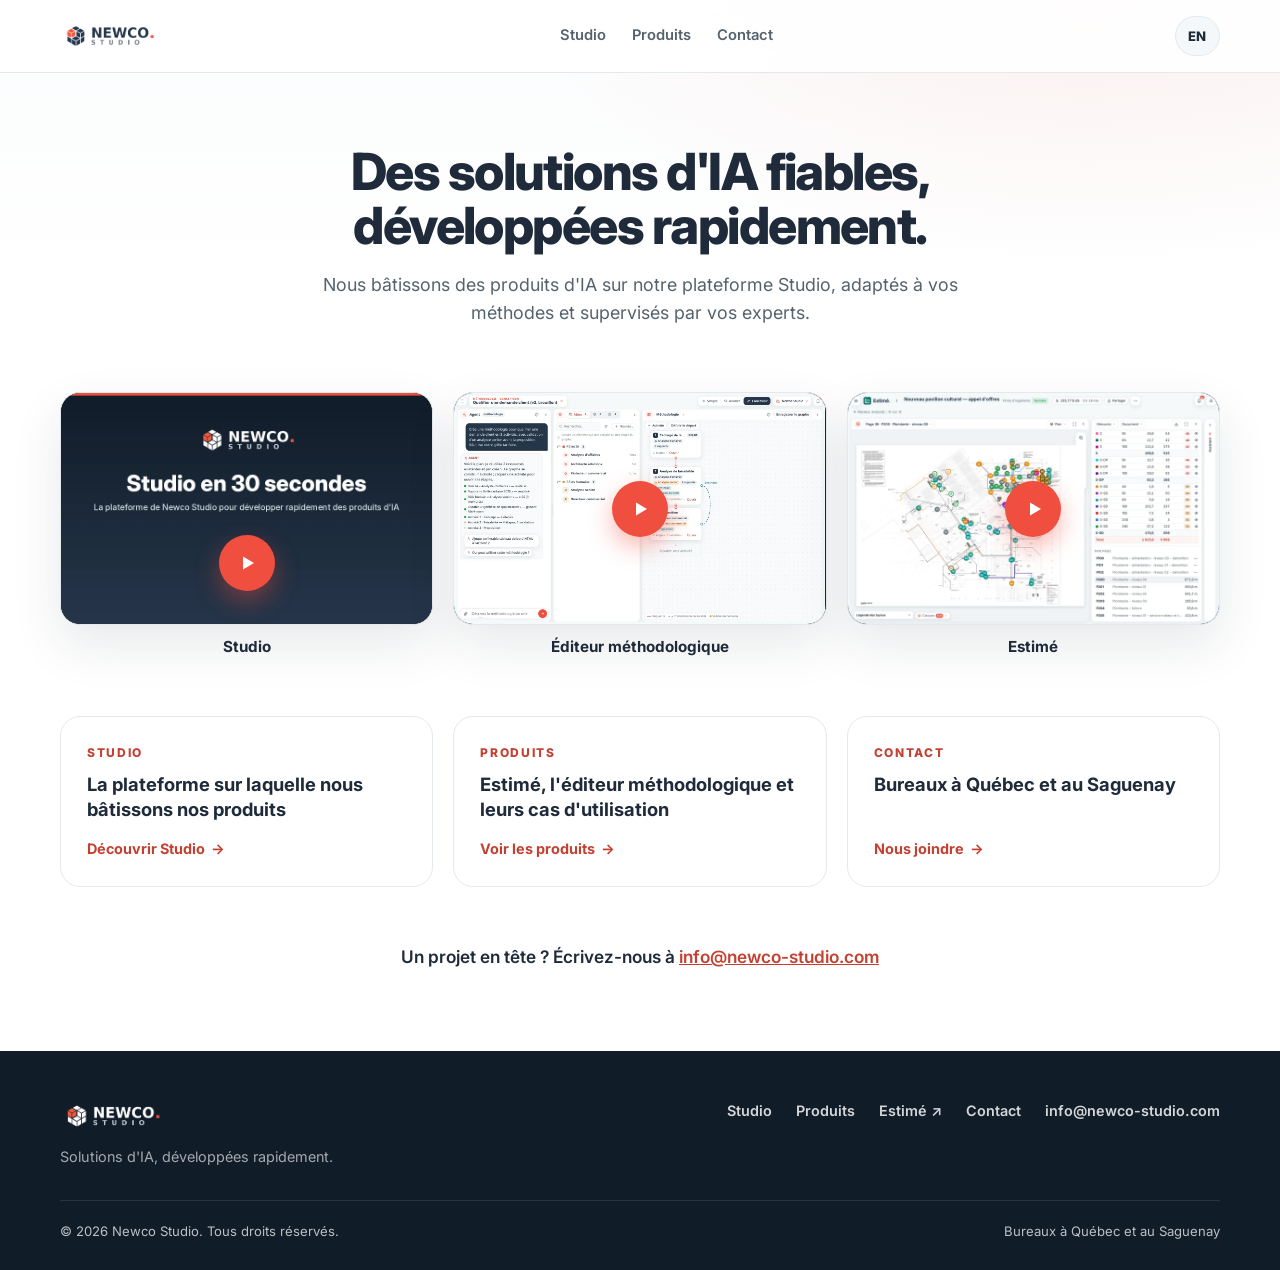
==== commit 04a40e4c: "feat: drop the Estimé menu link and list Estimé first on the products page - the header menu keeps S" ====
--- a/index.html
+++ b/index.html
@@ -33,7 +33,6 @@
       <a href="studio.html">Studio</a>
       <a href="produits.html"><span class="fr">Produits</span><span class="en">Products</span></a>
       <a href="contact.html">Contact</a>
-      <a class="ext" data-ext="ESTIME_URL" href="produits.html#estime"><span class="fr">Estimé </span><span class="en">Estimate </span></a>
     </nav>
     <div class="nav-right">
       <button class="lang" id="langBtn" type="button" lang="en" aria-label="English version">EN</button>
@@ -113,7 +112,7 @@
     </a>
     <a class="lcard reveal" href="produits.html">
       <span class="lk"><span class="fr">Produits</span><span class="en">Products</span></span>
-      <b><span class="fr">L'éditeur méthodologique, Estimé et leurs cas d'utilisation</span><span class="en">The methodology editor, Estimate and their use cases</span></b>
+      <b><span class="fr">Estimé, l'éditeur méthodologique et leurs cas d'utilisation</span><span class="en">Estimate, the methodology editor and their use cases</span></b>
       <span class="go arrow"><span class="fr">Voir les produits</span><span class="en">See the products</span></span>
     </a>
     <a class="lcard reveal" href="contact.html">
--- a/styles.css
+++ b/styles.css
@@ -326,3 +326,8 @@
   .vid.brand .vid-play{padding-bottom:5%}
   .vid.brand .vid-play .pb{width:46px;height:46px}
 }
+
+/* Contact: the two offices */
+.offices{display:flex;flex-wrap:wrap;justify-content:center;gap:20px;margin-top:40px}
+.office{font-style:normal;min-width:240px;padding:22px 28px;border-radius:18px;background:#fff;border:1.5px solid #e3e9ed;text-align:left;line-height:1.55;color:var(--muted,#5f6b76)}
+.office b{display:block;font-size:19px;color:var(--ink,#1f2b3a);margin-bottom:4px}
